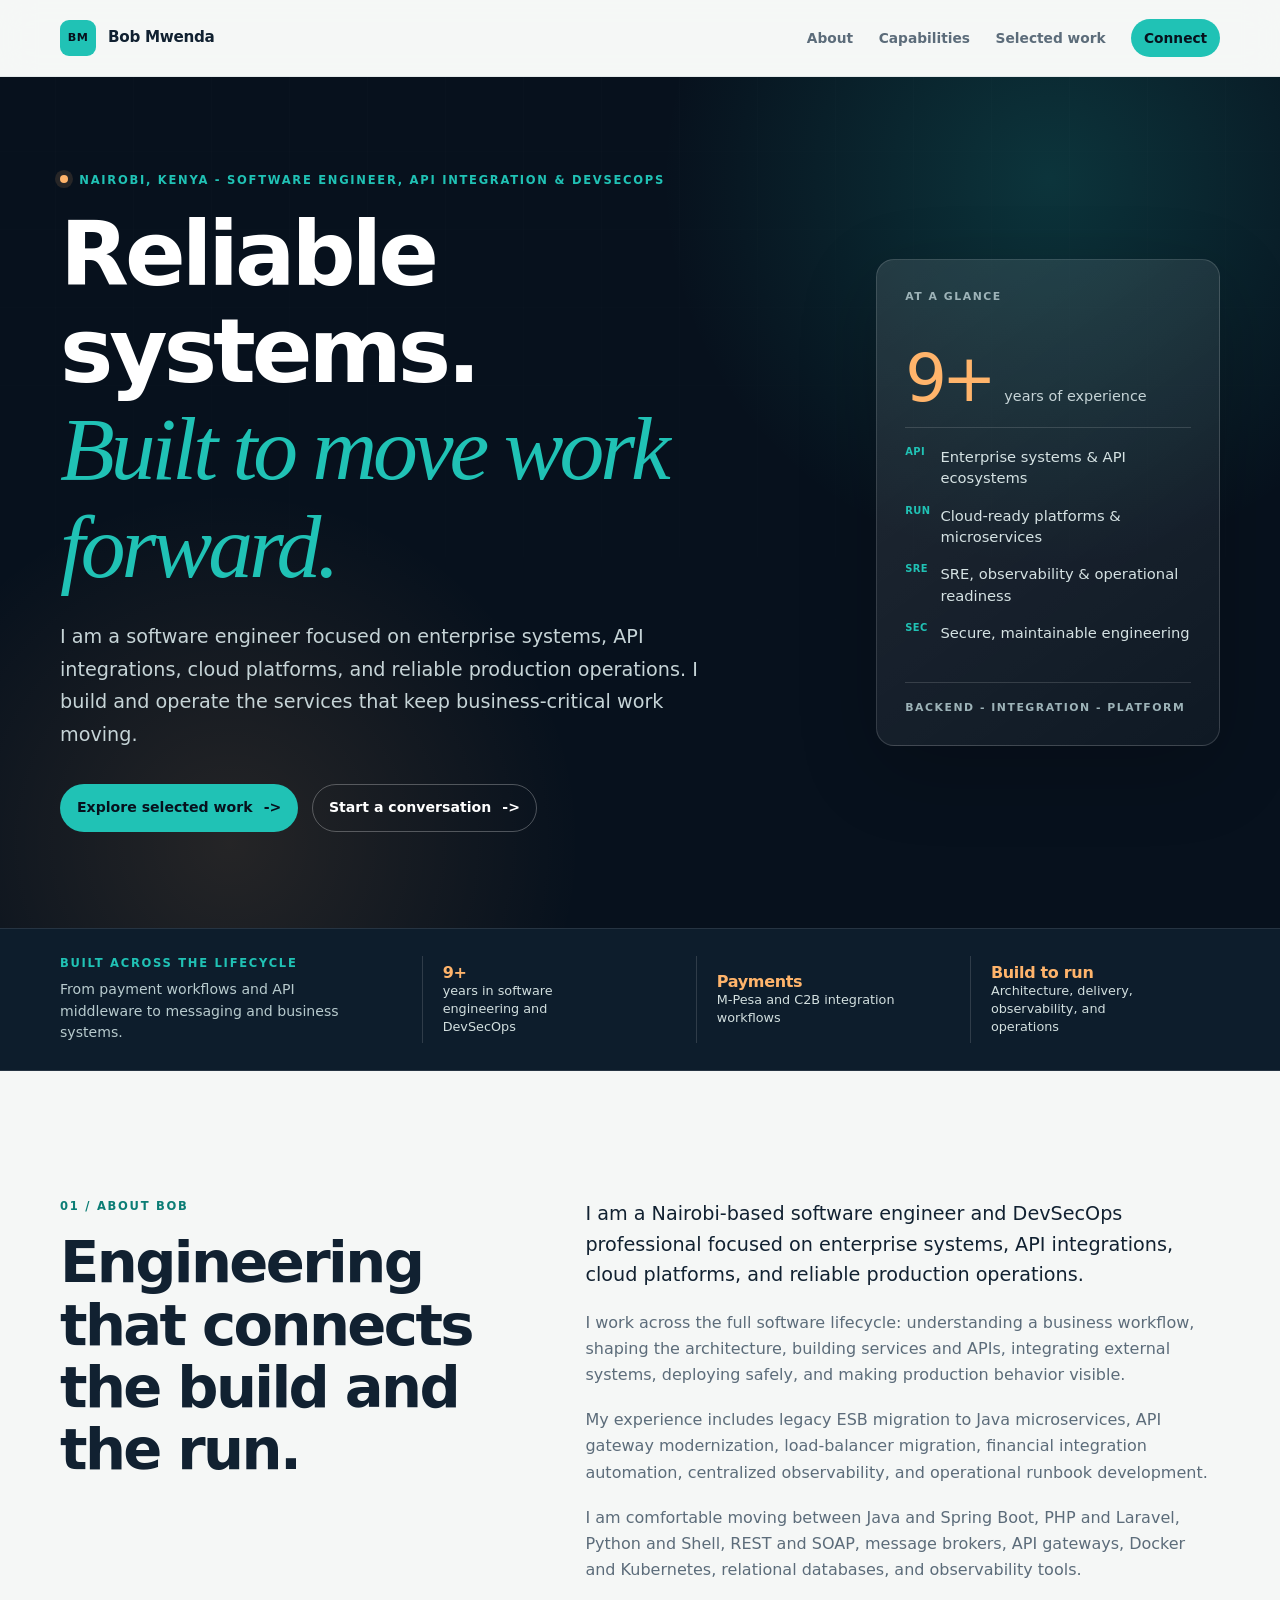
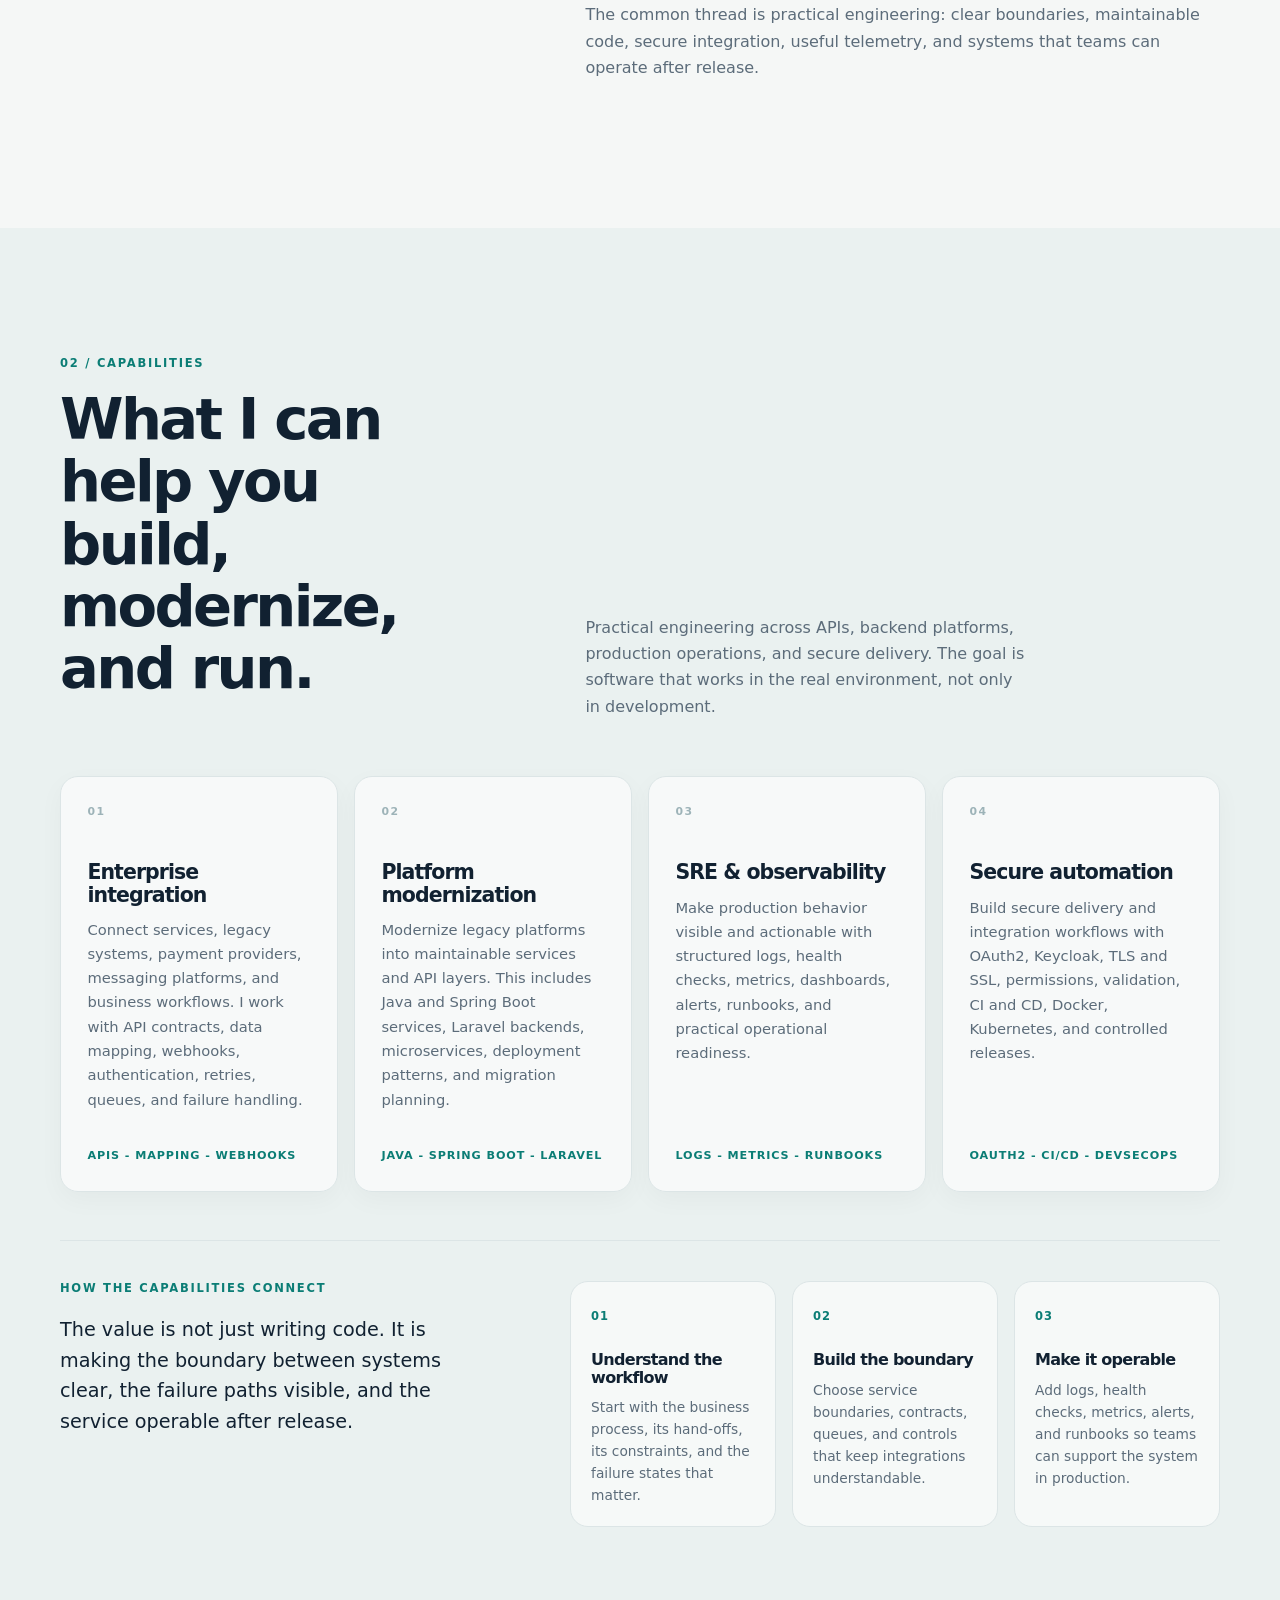
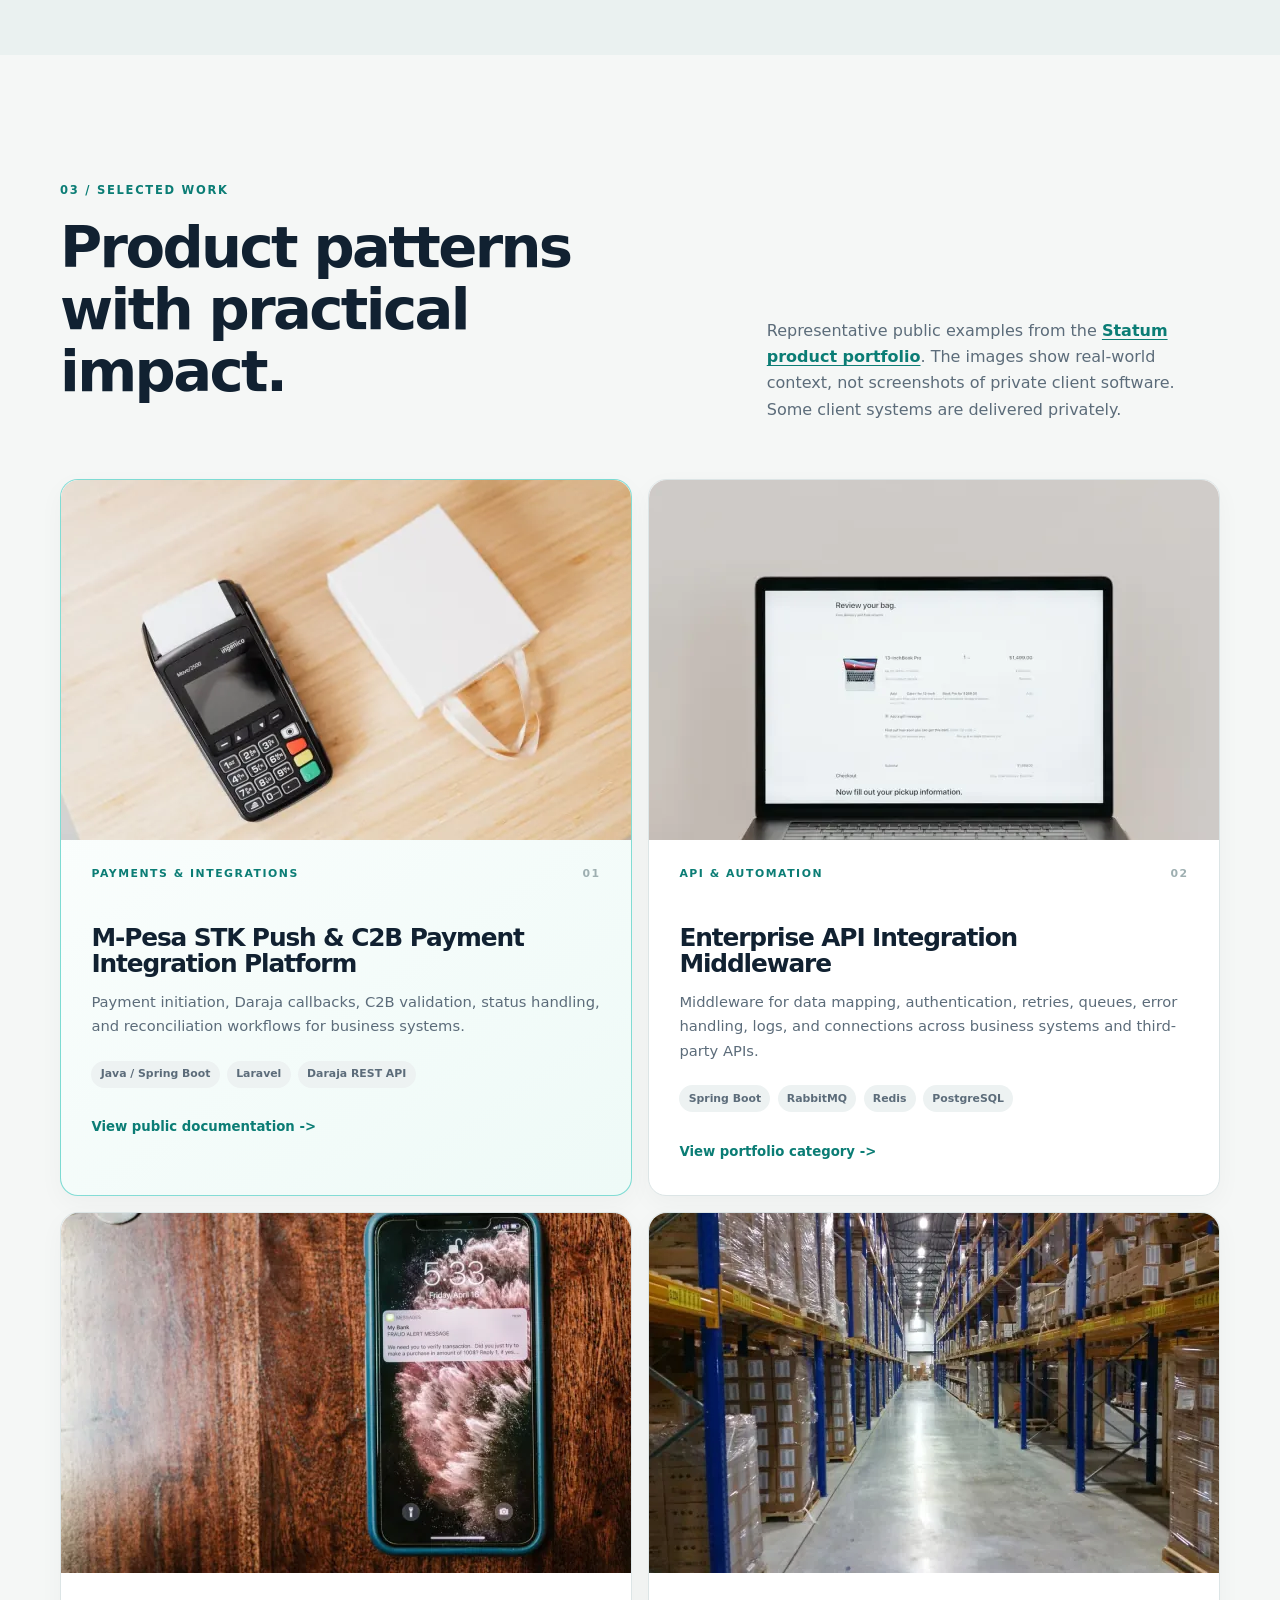
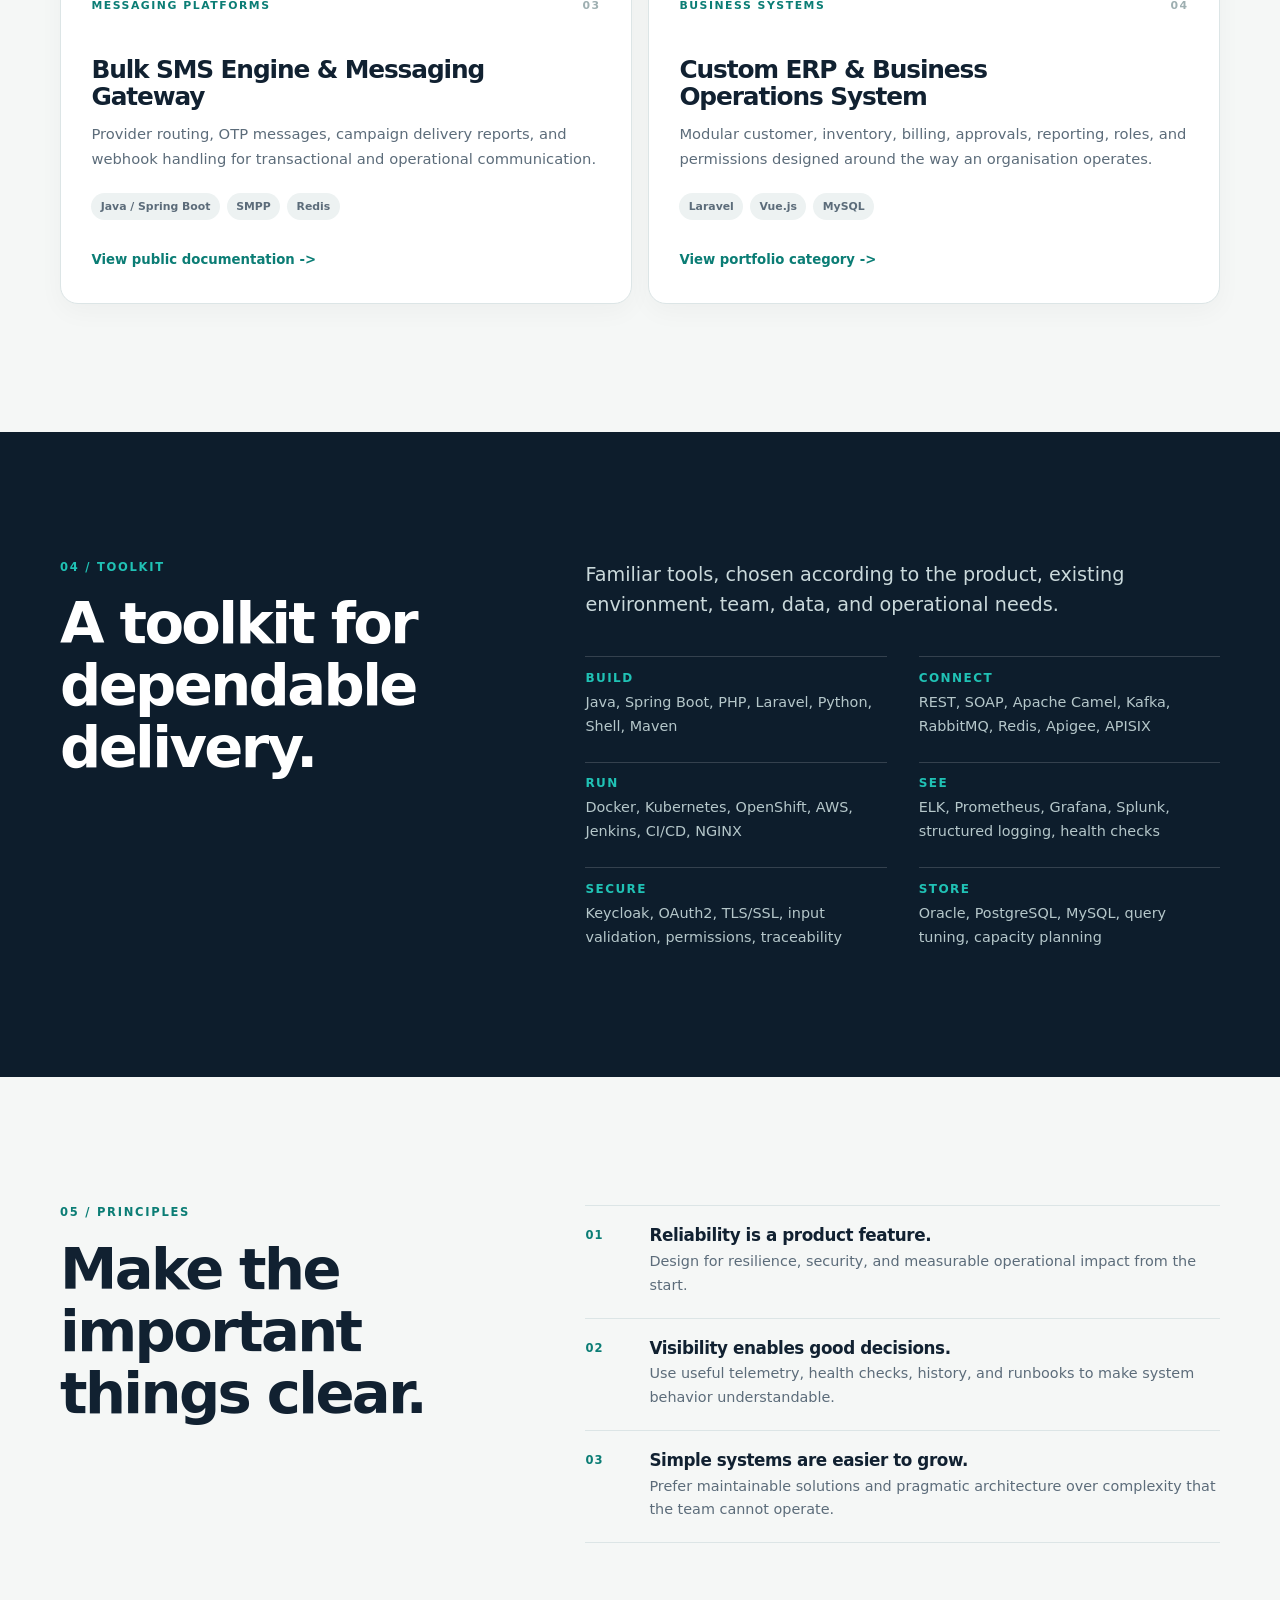
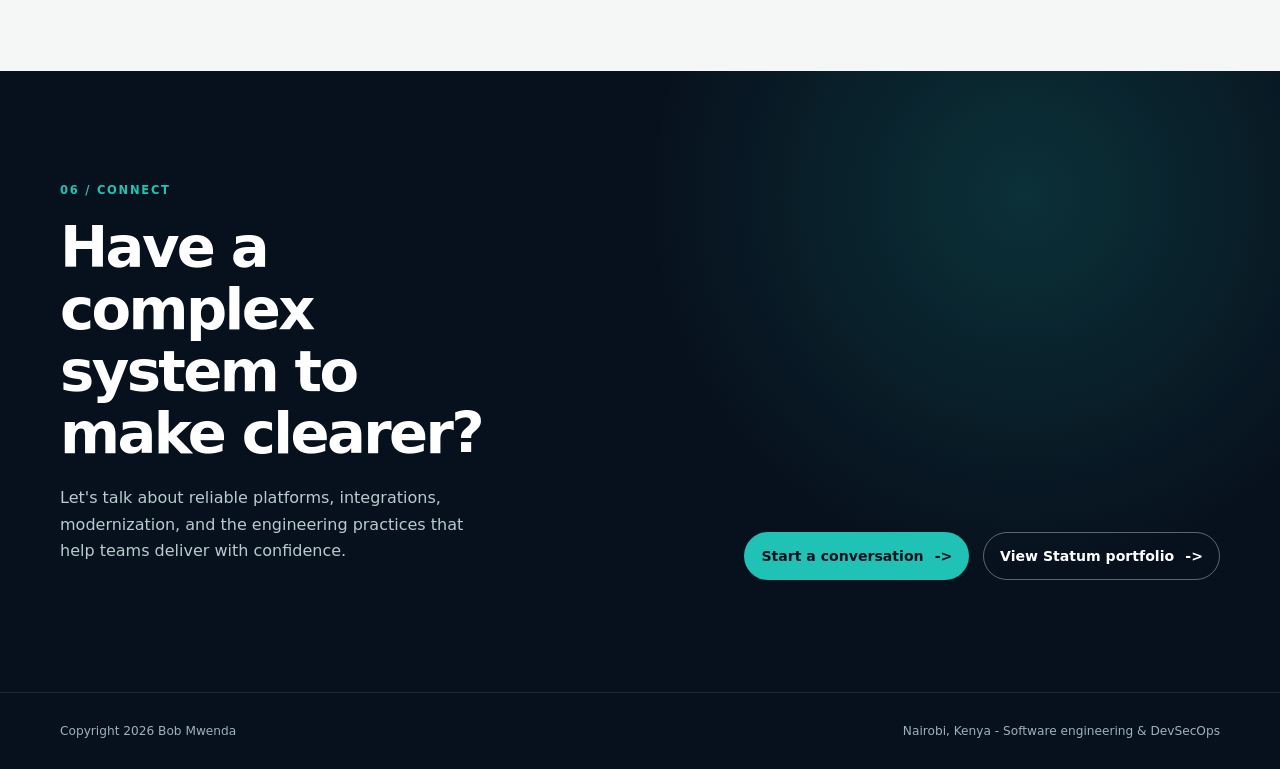
==== index.html @ 29ccf79d "Expand profile and capabilities content" ====
<!doctype html>
<html lang="en">
  <head>
    <meta charset="utf-8">
    <meta name="viewport" content="width=device-width, initial-scale=1">
    <meta name="description" content="Bob Mwenda is a Nairobi-based software engineer focused on enterprise systems, API integrations, cloud platforms, SRE, DevSecOps, and reliable production operations.">
    <meta name="author" content="Bob Mwenda">
    <meta name="robots" content="index, follow">
    <meta name="theme-color" content="#07111d">
    <title>Bob Mwenda - Software Engineer, API Integration &amp; DevSecOps</title>

    <meta property="og:type" content="website">
    <meta property="og:site_name" content="Bob Mwenda">
    <meta property="og:title" content="Bob Mwenda - Software Engineer, API Integration &amp; DevSecOps">
    <meta property="og:description" content="Nairobi-based software engineer focused on enterprise systems, API integrations, cloud platforms, SRE, and reliable production operations.">
    <meta property="og:url" content="https://sirbobz.github.io/">
    <meta property="og:image" content="https://sirbobz.github.io/assets/images/mpesa-payments-640.webp">
    <meta property="og:image:alt" content="M-Pesa payment terminal and printed transaction receipt on a counter">
    <meta property="og:image:width" content="640">
    <meta property="og:image:height" content="360">
    <meta name="twitter:card" content="summary_large_image">
    <meta name="twitter:title" content="Bob Mwenda - Software Engineer, API Integration &amp; DevSecOps">
    <meta name="twitter:description" content="Nairobi-based software engineer focused on enterprise systems, API integrations, cloud platforms, SRE, and reliable production operations.">
    <meta name="twitter:image" content="https://sirbobz.github.io/assets/images/mpesa-payments-640.webp">
    <meta name="twitter:image:alt" content="M-Pesa payment terminal and printed transaction receipt on a counter">
    <link rel="canonical" href="https://sirbobz.github.io/">
    <link rel="icon" href="favicon.svg" type="image/svg+xml">

    <script type="application/ld+json">
      {
        "@context": "https://schema.org",
        "@type": "Person",
        "name": "Bob Mwenda",
        "url": "https://sirbobz.github.io/",
        "jobTitle": "Software Engineer and DevSecOps Professional",
        "description": "Bob Mwenda is a Nairobi-based software engineer focused on enterprise systems, API integrations, cloud platforms, SRE, DevSecOps, and reliable production operations.",
        "address": {
          "@type": "PostalAddress",
          "addressLocality": "Nairobi",
          "addressCountry": "KE"
        },
        "sameAs": [
          "https://www.linkedin.com/in/bob-mwenda/",
          "https://github.com/sirBobz"
        ],
        "knowsAbout": [
          "Software engineering",
          "Enterprise integration",
          "API management",
          "Java",
          "Spring Boot",
          "PHP",
          "Laravel",
          "Cloud-native microservices",
          "Cloud platforms",
          "Kubernetes",
          "Site reliability engineering",
          "DevSecOps",
          "Observability",
          "Secure software delivery"
        ]
      }
    </script>

    <link rel="stylesheet" href="styles.css">
  </head>
  <body>
    <a class="skip-link" href="#main-content">Skip to content</a>

    <header class="site-header">
      <div class="container nav-shell">
        <a class="brand" href="#top" aria-label="Bob Mwenda home">
          <span class="brand-mark" aria-hidden="true">BM</span>
          <span>Bob Mwenda</span>
        </a>
        <nav class="site-nav" aria-label="Primary navigation">
          <a href="#about">About</a>
          <a href="#focus">Capabilities</a>
          <a href="#work">Selected work</a>
          <a class="nav-cta" href="#connect">Connect</a>
        </nav>
      </div>
    </header>

    <main id="main-content">
      <section class="hero" id="top" aria-labelledby="hero-title">
        <div class="container hero-grid">
          <div class="hero-copy">
            <p class="eyebrow"><span class="status-dot" aria-hidden="true"></span> Nairobi, Kenya - Software engineer, API integration &amp; DevSecOps</p>
            <h1 id="hero-title">Reliable systems.<br><em>Built to move work forward.</em></h1>
            <p class="hero-lede">I am a software engineer focused on enterprise systems, API integrations, cloud platforms, and reliable production operations. I build and operate the services that keep business-critical work moving.</p>
            <div class="hero-actions">
              <a class="button button-primary" href="#work">Explore selected work <span aria-hidden="true">-&gt;</span></a>
              <a class="button button-secondary" href="https://www.linkedin.com/in/bob-mwenda/" target="_blank" rel="noreferrer">Start a conversation <span aria-hidden="true">-&gt;</span></a>
            </div>
          </div>

          <aside class="profile-panel" aria-label="Engineering profile">
            <div class="panel-kicker">At a glance</div>
            <div class="profile-stat"><strong>9+</strong><span>years of experience</span></div>
            <div class="profile-rule"></div>
            <ul class="signal-list">
              <li><span class="signal-icon" aria-hidden="true">API</span><span>Enterprise systems &amp; API ecosystems</span></li>
              <li><span class="signal-icon" aria-hidden="true">RUN</span><span>Cloud-ready platforms &amp; microservices</span></li>
              <li><span class="signal-icon" aria-hidden="true">SRE</span><span>SRE, observability &amp; operational readiness</span></li>
              <li><span class="signal-icon" aria-hidden="true">SEC</span><span>Secure, maintainable engineering</span></li>
            </ul>
            <div class="panel-footer">Backend - Integration - Platform</div>
          </aside>
        </div>
        <div class="hero-grid-lines" aria-hidden="true"></div>
      </section>

      <section class="proof-strip" aria-label="Experience overview">
        <div class="container proof-grid">
          <div class="proof-lead">
            <p class="eyebrow eyebrow-light">Built across the lifecycle</p>
            <p>From payment workflows and API middleware to messaging and business systems.</p>
          </div>
          <div class="proof-item">
            <strong>9+</strong>
            <span>years in software engineering and DevSecOps</span>
          </div>
          <div class="proof-item">
            <strong>Payments</strong>
            <span>M-Pesa and C2B integration workflows</span>
          </div>
          <div class="proof-item">
            <strong>Build to run</strong>
            <span>Architecture, delivery, observability, and operations</span>
          </div>
        </div>
      </section>

      <section class="section" id="about" aria-labelledby="about-title">
        <div class="container two-column">
          <div>
            <p class="eyebrow">01 / About Bob</p>
            <h2 id="about-title">Engineering that connects the build and the run.</h2>
          </div>
          <div class="section-copy">
            <p class="lead">I am a Nairobi-based software engineer and DevSecOps professional focused on enterprise systems, API integrations, cloud platforms, and reliable production operations.</p>
            <p>I work across the full software lifecycle: understanding a business workflow, shaping the architecture, building services and APIs, integrating external systems, deploying safely, and making production behavior visible.</p>
            <p>My experience includes legacy ESB migration to Java microservices, API gateway modernization, load-balancer migration, financial integration automation, centralized observability, and operational runbook development.</p>
            <p>I am comfortable moving between Java and Spring Boot, PHP and Laravel, Python and Shell, REST and SOAP, message brokers, API gateways, Docker and Kubernetes, relational databases, and observability tools.</p>
            <p>The common thread is practical engineering: clear boundaries, maintainable code, secure integration, useful telemetry, and systems that teams can operate after release.</p>
          </div>
        </div>
      </section>

      <section class="section section-tinted" id="focus" aria-labelledby="focus-title">
        <div class="container">
          <div class="section-heading">
            <div>
              <p class="eyebrow">02 / Capabilities</p>
              <h2 id="focus-title">What I can help you build, modernize, and run.</h2>
            </div>
            <p class="section-intro">Practical engineering across APIs, backend platforms, production operations, and secure delivery. The goal is software that works in the real environment, not only in development.</p>
          </div>

          <div class="focus-grid">
            <article class="focus-card">
              <span class="card-number">01</span>
              <h3>Enterprise integration</h3>
              <p>Connect services, legacy systems, payment providers, messaging platforms, and business workflows. I work with API contracts, data mapping, webhooks, authentication, retries, queues, and failure handling.</p>
              <span class="card-link">APIs - Mapping - Webhooks</span>
            </article>
            <article class="focus-card">
              <span class="card-number">02</span>
              <h3>Platform modernization</h3>
              <p>Modernize legacy platforms into maintainable services and API layers. This includes Java and Spring Boot services, Laravel backends, microservices, deployment patterns, and migration planning.</p>
              <span class="card-link">Java - Spring Boot - Laravel</span>
            </article>
            <article class="focus-card">
              <span class="card-number">03</span>
              <h3>SRE &amp; observability</h3>
              <p>Make production behavior visible and actionable with structured logs, health checks, metrics, dashboards, alerts, runbooks, and practical operational readiness.</p>
              <span class="card-link">Logs - Metrics - Runbooks</span>
            </article>
            <article class="focus-card">
              <span class="card-number">04</span>
              <h3>Secure automation</h3>
              <p>Build secure delivery and integration workflows with OAuth2, Keycloak, TLS and SSL, permissions, validation, CI and CD, Docker, Kubernetes, and controlled releases.</p>
              <span class="card-link">OAuth2 - CI/CD - DevSecOps</span>
            </article>
          </div>

          <div class="capability-summary">
            <div>
              <p class="eyebrow">How the capabilities connect</p>
              <p class="lead">The value is not just writing code. It is making the boundary between systems clear, the failure paths visible, and the service operable after release.</p>
            </div>
            <div class="capability-practice-grid">
              <article class="capability-practice">
                <span>01</span>
                <h3>Understand the workflow</h3>
                <p>Start with the business process, its hand-offs, its constraints, and the failure states that matter.</p>
              </article>
              <article class="capability-practice">
                <span>02</span>
                <h3>Build the boundary</h3>
                <p>Choose service boundaries, contracts, queues, and controls that keep integrations understandable.</p>
              </article>
              <article class="capability-practice">
                <span>03</span>
                <h3>Make it operable</h3>
                <p>Add logs, health checks, metrics, alerts, and runbooks so teams can support the system in production.</p>
              </article>
            </div>
          </div>
        </div>
      </section>

      <section class="section" id="work" aria-labelledby="work-title">
        <div class="container">
          <div class="section-heading work-heading">
            <div>
              <p class="eyebrow">03 / Selected work</p>
              <h2 id="work-title">Product patterns with practical impact.</h2>
            </div>
            <p class="section-intro">Representative public examples from the <a href="https://statum.co.ke/services/our-portfolio-products" target="_blank" rel="noreferrer">Statum product portfolio</a>. The images show real-world context, not screenshots of private client software. Some client systems are delivered privately.</p>
          </div>

          <div class="work-grid">
            <article class="work-card work-card-featured">
              <div class="work-image">
                <img src="assets/images/mpesa-payments-640.webp" srcset="assets/images/mpesa-payments-480.webp 480w, assets/images/mpesa-payments-640.webp 640w" sizes="(max-width: 640px) calc(100vw - 2rem), (max-width: 980px) calc(50vw - 2rem), 560px" width="640" height="360" loading="lazy" decoding="async" alt="M-Pesa payment terminal and printed transaction receipt on a counter">
              </div>
              <div class="work-card-top"><span class="work-type">Payments &amp; integrations</span><span class="work-index">01</span></div>
              <h3>M-Pesa STK Push &amp; C2B Payment Integration Platform</h3>
              <p>Payment initiation, Daraja callbacks, C2B validation, status handling, and reconciliation workflows for business systems.</p>
              <div class="tag-row"><span>Java / Spring Boot</span><span>Laravel</span><span>Daraja REST API</span></div>
              <a class="text-link" href="https://docs.statum.co.ke/docs/safaricom-apis" target="_blank" rel="noreferrer">View public documentation <span aria-hidden="true">-&gt;</span></a>
            </article>

            <article class="work-card">
              <div class="work-image">
                <img src="assets/images/customer-self-service-portal-640.webp" srcset="assets/images/customer-self-service-portal-480.webp 480w, assets/images/customer-self-service-portal-640.webp 640w" sizes="(max-width: 640px) calc(100vw - 2rem), (max-width: 980px) calc(50vw - 2rem), 560px" width="640" height="360" loading="lazy" decoding="async" alt="Laptop displaying an online checkout and customer order summary">
              </div>
              <div class="work-card-top"><span class="work-type">API &amp; automation</span><span class="work-index">02</span></div>
              <h3>Enterprise API Integration Middleware</h3>
              <p>Middleware for data mapping, authentication, retries, queues, error handling, logs, and connections across business systems and third-party APIs.</p>
              <div class="tag-row"><span>Spring Boot</span><span>RabbitMQ</span><span>Redis</span><span>PostgreSQL</span></div>
              <a class="text-link" href="https://statum.co.ke/services/our-portfolio-products#api-ai-automation" target="_blank" rel="noreferrer">View portfolio category <span aria-hidden="true">-&gt;</span></a>
            </article>

            <article class="work-card">
              <div class="work-image">
                <img src="assets/images/bulk-sms-gateway-640.webp" srcset="assets/images/bulk-sms-gateway-480.webp 480w, assets/images/bulk-sms-gateway-640.webp 640w" sizes="(max-width: 640px) calc(100vw - 2rem), (max-width: 980px) calc(50vw - 2rem), 560px" width="640" height="360" loading="lazy" decoding="async" alt="Smartphone displaying a bank text message alert">
              </div>
              <div class="work-card-top"><span class="work-type">Messaging platforms</span><span class="work-index">03</span></div>
              <h3>Bulk SMS Engine &amp; Messaging Gateway</h3>
              <p>Provider routing, OTP messages, campaign delivery reports, and webhook handling for transactional and operational communication.</p>
              <div class="tag-row"><span>Java / Spring Boot</span><span>SMPP</span><span>Redis</span></div>
              <a class="text-link" href="https://docs.statum.co.ke/docs/sms" target="_blank" rel="noreferrer">View public documentation <span aria-hidden="true">-&gt;</span></a>
            </article>

            <article class="work-card">
              <div class="work-image">
                <img src="assets/images/business-erp-inventory-640.webp" srcset="assets/images/business-erp-inventory-480.webp 480w, assets/images/business-erp-inventory-640.webp 640w" sizes="(max-width: 640px) calc(100vw - 2rem), (max-width: 980px) calc(50vw - 2rem), 560px" width="640" height="360" loading="lazy" decoding="async" alt="Rows of boxed inventory on shelving in a warehouse">
              </div>
              <div class="work-card-top"><span class="work-type">Business systems</span><span class="work-index">04</span></div>
              <h3>Custom ERP &amp; Business Operations System</h3>
              <p>Modular customer, inventory, billing, approvals, reporting, roles, and permissions designed around the way an organisation operates.</p>
              <div class="tag-row"><span>Laravel</span><span>Vue.js</span><span>MySQL</span></div>
              <a class="text-link" href="https://statum.co.ke/services/our-portfolio-products#business-management" target="_blank" rel="noreferrer">View portfolio category <span aria-hidden="true">-&gt;</span></a>
            </article>
          </div>
        </div>
      </section>

      <section class="section section-dark" id="stack" aria-labelledby="stack-title">
        <div class="container stack-layout">
          <div>
            <p class="eyebrow eyebrow-light">04 / Toolkit</p>
            <h2 id="stack-title">A toolkit for dependable delivery.</h2>
          </div>
          <div class="stack-content">
            <p class="lead">Familiar tools, chosen according to the product, existing environment, team, data, and operational needs.</p>
            <div class="stack-groups">
              <div class="stack-group"><h3>Build</h3><p>Java, Spring Boot, PHP, Laravel, Python, Shell, Maven</p></div>
              <div class="stack-group"><h3>Connect</h3><p>REST, SOAP, Apache Camel, Kafka, RabbitMQ, Redis, Apigee, APISIX</p></div>
              <div class="stack-group"><h3>Run</h3><p>Docker, Kubernetes, OpenShift, AWS, Jenkins, CI/CD, NGINX</p></div>
              <div class="stack-group"><h3>See</h3><p>ELK, Prometheus, Grafana, Splunk, structured logging, health checks</p></div>
              <div class="stack-group"><h3>Secure</h3><p>Keycloak, OAuth2, TLS/SSL, input validation, permissions, traceability</p></div>
              <div class="stack-group"><h3>Store</h3><p>Oracle, PostgreSQL, MySQL, query tuning, capacity planning</p></div>
            </div>
          </div>
        </div>
      </section>

      <section class="section" id="principles" aria-labelledby="principles-title">
        <div class="container principle-layout">
          <div>
            <p class="eyebrow">05 / Principles</p>
            <h2 id="principles-title">Make the important things clear.</h2>
          </div>
          <ol class="principles-list">
            <li><span>01</span><div><h3>Reliability is a product feature.</h3><p>Design for resilience, security, and measurable operational impact from the start.</p></div></li>
            <li><span>02</span><div><h3>Visibility enables good decisions.</h3><p>Use useful telemetry, health checks, history, and runbooks to make system behavior understandable.</p></div></li>
            <li><span>03</span><div><h3>Simple systems are easier to grow.</h3><p>Prefer maintainable solutions and pragmatic architecture over complexity that the team cannot operate.</p></div></li>
          </ol>
        </div>
      </section>

      <section class="connect-section" id="connect" aria-labelledby="connect-title">
        <div class="container connect-inner">
          <div>
            <p class="eyebrow eyebrow-light">06 / Connect</p>
            <h2 id="connect-title">Have a complex system to make clearer?</h2>
            <p>Let's talk about reliable platforms, integrations, modernization, and the engineering practices that help teams deliver with confidence.</p>
          </div>
          <div class="connect-actions">
            <a class="button button-light" href="https://www.linkedin.com/in/bob-mwenda/" target="_blank" rel="noreferrer">Start a conversation <span aria-hidden="true">-&gt;</span></a>
            <a class="button button-outline-light" href="https://statum.co.ke/services/our-portfolio-products" target="_blank" rel="noreferrer">View Statum portfolio <span aria-hidden="true">-&gt;</span></a>
          </div>
        </div>
      </section>
    </main>

    <footer class="site-footer">
      <div class="container footer-shell">
        <p>Copyright <span id="year">2026</span> Bob Mwenda</p>
        <p>Nairobi, Kenya - Software engineering &amp; DevSecOps</p>
      </div>
    </footer>

    <script>
      document.getElementById('year').textContent = new Date().getFullYear();
    </script>
  </body>
</html>
---- styles.css ----
:root {
  --ink: #112131;
  --muted: #5c6c7a;
  --paper: #f5f7f6;
  --white: #ffffff;
  --line: #dce5e6;
  --dark: #07111d;
  --dark-soft: #0d1d2c;
  --teal: #20c2b5;
  --teal-dark: #0b7d75;
  --orange: #ffb46b;
  --shadow: 0 18px 50px rgba(7, 17, 29, 0.09);
  --radius: 18px;
  --max-width: 1160px;
}

* {
  box-sizing: border-box;
}

html {
  scroll-behavior: smooth;
}

body {
  margin: 0;
  color: var(--ink);
  background: var(--paper);
  font-family: Inter, ui-sans-serif, system-ui, -apple-system, BlinkMacSystemFont, "Segoe UI", sans-serif;
  font-size: 16px;
  line-height: 1.65;
  text-rendering: optimizeLegibility;
}

::selection {
  color: var(--dark);
  background: var(--orange);
}

a {
  color: inherit;
  text-decoration-thickness: 0.08em;
  text-underline-offset: 0.18em;
}

a:hover {
  color: var(--teal-dark);
}

:focus-visible {
  outline: 3px solid var(--orange);
  outline-offset: 4px;
}

.skip-link {
  position: fixed;
  z-index: 100;
  top: 1rem;
  left: 1rem;
  padding: 0.65rem 0.9rem;
  color: var(--dark);
  background: var(--orange);
  border-radius: 0.5rem;
  transform: translateY(-150%);
}

.skip-link:focus {
  transform: translateY(0);
}

.container {
  width: min(var(--max-width), calc(100% - 3rem));
  margin: 0 auto;
}

.site-header {
  position: sticky;
  z-index: 20;
  top: 0;
  border-bottom: 1px solid rgba(220, 229, 230, 0.75);
  background: rgba(245, 247, 246, 0.88);
  backdrop-filter: blur(16px);
}

.nav-shell,
.footer-shell {
  display: flex;
  align-items: center;
  justify-content: space-between;
  min-height: 76px;
  gap: 1.5rem;
}

.brand {
  display: inline-flex;
  align-items: center;
  gap: 0.75rem;
  color: var(--ink);
  font-size: 0.95rem;
  font-weight: 750;
  letter-spacing: -0.02em;
  text-decoration: none;
}

.brand-mark {
  display: inline-grid;
  width: 2.25rem;
  height: 2.25rem;
  place-items: center;
  color: var(--dark);
  background: var(--teal);
  border-radius: 9px;
  font-size: 0.7rem;
  font-weight: 850;
  letter-spacing: 0.04em;
}

.site-nav {
  display: flex;
  align-items: center;
  gap: clamp(0.85rem, 2vw, 1.8rem);
  color: var(--muted);
  font-size: 0.86rem;
  font-weight: 650;
}

.site-nav a {
  text-decoration: none;
}

.site-nav a:hover {
  color: var(--ink);
}

.site-nav .nav-cta {
  padding: 0.48rem 0.8rem;
  color: var(--dark);
  background: var(--teal);
  border-radius: 999px;
}

.site-nav .nav-cta:hover {
  color: var(--dark);
  background: #58d6ca;
}

.hero {
  position: relative;
  isolation: isolate;
  overflow: hidden;
  color: var(--white);
  background:
    radial-gradient(circle at 82% 12%, rgba(32, 194, 181, 0.2), transparent 30%),
    radial-gradient(circle at 18% 90%, rgba(255, 180, 107, 0.12), transparent 27%),
    var(--dark);
}

.hero-grid {
  position: relative;
  z-index: 1;
  display: grid;
  grid-template-columns: minmax(0, 1.35fr) minmax(280px, 0.65fr);
  align-items: center;
  min-height: 680px;
  gap: clamp(3rem, 8vw, 8rem);
  padding-top: 6rem;
  padding-bottom: 6rem;
}

.hero-grid-lines {
  position: absolute;
  inset: 0;
  z-index: -1;
  opacity: 0.28;
  background-image: linear-gradient(rgba(255,255,255,0.06) 1px, transparent 1px), linear-gradient(90deg, rgba(255,255,255,0.06) 1px, transparent 1px);
  background-position: center;
  background-size: 78px 78px;
  mask-image: linear-gradient(to bottom, rgba(0,0,0,0.65), transparent 88%);
}

.proof-strip {
  color: var(--white);
  background: var(--dark-soft);
  border-top: 1px solid rgba(255,255,255,0.1);
  border-bottom: 1px solid rgba(255,255,255,0.1);
}

.proof-grid {
  display: grid;
  grid-template-columns: minmax(0, 1.35fr) repeat(3, minmax(0, 1fr));
  gap: 1.5rem;
  padding-top: 1.7rem;
  padding-bottom: 1.7rem;
}

.proof-lead {
  max-width: 300px;
}

.proof-lead .eyebrow {
  margin-bottom: 0.55rem;
}

.proof-lead p:not(.eyebrow) {
  margin: 0;
  color: #b8cbce;
  font-size: 0.88rem;
  line-height: 1.5;
}

.proof-item {
  display: flex;
  min-height: 74px;
  flex-direction: column;
  justify-content: center;
  padding-left: 1.25rem;
  border-left: 1px solid rgba(255,255,255,0.14);
}

.proof-item strong {
  color: var(--orange);
  font-size: 1rem;
  font-weight: 800;
  letter-spacing: -0.02em;
  line-height: 1.2;
}

.proof-item span {
  max-width: 180px;
  color: #d2dfdf;
  font-size: 0.8rem;
  line-height: 1.4;
}

.eyebrow {
  margin: 0 0 1.15rem;
  color: var(--teal-dark);
  font-size: 0.72rem;
  font-weight: 800;
  letter-spacing: 0.15em;
  line-height: 1.3;
  text-transform: uppercase;
}

.hero .eyebrow,
.eyebrow-light {
  color: var(--teal);
}

.status-dot {
  display: inline-block;
  width: 0.5rem;
  height: 0.5rem;
  margin-right: 0.35rem;
  vertical-align: 0.05em;
  background: var(--orange);
  border-radius: 50%;
  box-shadow: 0 0 0 5px rgba(255, 180, 107, 0.13);
}

h1,
h2,
h3,
p {
  margin-top: 0;
}

h1,
h2,
h3 {
  color: var(--ink);
  font-weight: 750;
  letter-spacing: -0.045em;
  line-height: 1.08;
}

h1 {
  max-width: 780px;
  margin-bottom: 1.6rem;
  color: var(--white);
  font-size: clamp(3.3rem, 7vw, 6.8rem);
}

h1 em {
  color: var(--teal);
  font-family: Georgia, "Times New Roman", serif;
  font-weight: 400;
}

h2 {
  max-width: 680px;
  margin-bottom: 1.25rem;
  font-size: clamp(2.25rem, 4.5vw, 4.15rem);
}

h3 {
  margin-bottom: 0.75rem;
  font-size: 1.28rem;
}

.hero-lede {
  max-width: 660px;
  margin-bottom: 2rem;
  color: #c6d4d7;
  font-size: clamp(1.05rem, 1.5vw, 1.25rem);
  line-height: 1.7;
}

.hero-actions,
.connect-actions {
  display: flex;
  flex-wrap: wrap;
  gap: 0.85rem;
}

.button {
  display: inline-flex;
  align-items: center;
  justify-content: center;
  gap: 0.7rem;
  min-height: 3rem;
  padding: 0.7rem 1rem;
  border: 1px solid transparent;
  border-radius: 999px;
  font-size: 0.88rem;
  font-weight: 750;
  text-decoration: none;
  transition: transform 180ms ease, background 180ms ease, border-color 180ms ease;
}

.button:hover {
  color: inherit;
  transform: translateY(-2px);
}

.button-primary,
.button-light {
  color: var(--dark);
  background: var(--teal);
}

.button-primary:hover,
.button-light:hover {
  background: #58d6ca;
}

.button-secondary {
  color: var(--white);
  border-color: rgba(255,255,255,0.27);
}

.button-secondary:hover {
  background: rgba(255,255,255,0.08);
}

.button-outline-light {
  color: var(--white);
  border-color: rgba(255,255,255,0.35);
}

.button-outline-light:hover {
  background: rgba(255,255,255,0.09);
}

.profile-panel {
  padding: 1.75rem;
  border: 1px solid rgba(255,255,255,0.15);
  background: linear-gradient(145deg, rgba(255,255,255,0.11), rgba(255,255,255,0.035));
  border-radius: var(--radius);
  box-shadow: 0 24px 80px rgba(0,0,0,0.2);
}

.panel-kicker,
.panel-footer,
.work-type,
.card-number,
.work-index {
  color: #9db3b8;
  font-size: 0.68rem;
  font-weight: 800;
  letter-spacing: 0.14em;
  text-transform: uppercase;
}

.profile-stat {
  display: flex;
  align-items: baseline;
  gap: 0.8rem;
  margin: 2.5rem 0 1rem;
}

.profile-stat strong {
  color: var(--orange);
  font-size: 4.1rem;
  font-weight: 500;
  letter-spacing: -0.08em;
  line-height: 1;
}

.profile-stat span {
  color: #c6d4d7;
  font-size: 0.9rem;
}

.profile-rule {
  height: 1px;
  margin-bottom: 1.1rem;
  background: rgba(255,255,255,0.14);
}

.signal-list {
  display: grid;
  gap: 1rem;
  margin: 0 0 2.4rem;
  padding: 0;
  list-style: none;
}

.signal-list li {
  display: grid;
  grid-template-columns: 1.55rem 1fr;
  align-items: start;
  gap: 0.65rem;
  color: #d5e2e3;
  font-size: 0.92rem;
  line-height: 1.45;
}

.signal-icon {
  color: var(--teal);
  font-size: 0.62rem;
  font-weight: 850;
  letter-spacing: 0.04em;
  line-height: 1.15;
}

.panel-footer {
  padding-top: 1rem;
  border-top: 1px solid rgba(255,255,255,0.14);
}

.section {
  padding: clamp(5rem, 10vw, 9rem) 0;
}

.section-tinted {
  background: #eaf1f0;
}

.two-column,
.section-heading,
.stack-layout,
.principle-layout,
.connect-inner {
  display: grid;
  grid-template-columns: minmax(0, 0.8fr) minmax(0, 1.2fr);
  gap: clamp(2.5rem, 8vw, 8rem);
}

.section-copy {
  max-width: 660px;
  color: var(--muted);
}

.section-copy p {
  margin-bottom: 1.15rem;
}

.lead {
  color: var(--ink);
  font-size: 1.2rem;
  line-height: 1.6;
}

.section-intro {
  max-width: 440px;
  margin: 0;
  align-self: end;
  color: var(--muted);
}

.section-heading {
  margin-bottom: 3.5rem;
}

.focus-grid,
.work-grid {
  display: grid;
  grid-template-columns: repeat(4, minmax(0, 1fr));
  gap: 1rem;
}

.focus-card,
.work-card {
  padding: 1.65rem;
  border: 1px solid var(--line);
  background: rgba(255,255,255,0.62);
  border-radius: var(--radius);
  box-shadow: 0 8px 26px rgba(7,17,29,0.035);
}

.focus-card {
  display: flex;
  min-height: 305px;
  flex-direction: column;
}

.focus-card h3 {
  margin-top: 2.5rem;
}

.focus-card p,
.work-card p {
  color: var(--muted);
  font-size: 0.92rem;
  line-height: 1.65;
}

.capability-summary {
  display: grid;
  grid-template-columns: minmax(0, 0.8fr) minmax(0, 1.2fr);
  gap: clamp(2rem, 6vw, 5rem);
  margin-top: 3rem;
  padding-top: 2.5rem;
  border-top: 1px solid var(--line);
}

.capability-summary .lead {
  max-width: 520px;
}

.capability-practice-grid {
  display: grid;
  grid-template-columns: repeat(3, minmax(0, 1fr));
  gap: 1rem;
}

.capability-practice {
  padding: 1.25rem;
  border: 1px solid var(--line);
  border-radius: var(--radius);
  background: rgba(255,255,255,0.58);
}

.capability-practice > span {
  color: var(--teal-dark);
  font-size: 0.72rem;
  font-weight: 800;
  letter-spacing: 0.08em;
}

.capability-practice h3 {
  margin: 1.4rem 0 0.65rem;
  font-size: 1rem;
}

.capability-practice p {
  margin: 0;
  color: var(--muted);
  font-size: 0.86rem;
  line-height: 1.6;
}

.card-link {
  margin-top: auto;
  padding-top: 1.25rem;
  color: var(--teal-dark);
  font-size: 0.7rem;
  font-weight: 800;
  letter-spacing: 0.08em;
  text-transform: uppercase;
}

.work-heading {
  grid-template-columns: minmax(0, 1fr) minmax(280px, 0.75fr);
}

.work-heading .section-intro a {
  color: var(--teal-dark);
  font-weight: 700;
}

.work-grid {
  grid-template-columns: repeat(2, minmax(0, 1fr));
  gap: 1rem;
}

.work-card {
  min-height: 360px;
  padding: 1.9rem;
  background: var(--white);
}

.work-image {
  width: calc(100% + 3.8rem);
  margin: -1.9rem -1.9rem 1.55rem;
  overflow: hidden;
  background: #eaf1f0;
  border-radius: var(--radius) var(--radius) 0 0;
}

.work-image img {
  display: block;
  width: 100%;
  aspect-ratio: 16 / 9;
  object-fit: cover;
}

.work-card-featured {
  border-color: rgba(32, 194, 181, 0.55);
  background: linear-gradient(145deg, #ffffff, #eefaf7);
}

.work-card-top {
  display: flex;
  align-items: center;
  justify-content: space-between;
  gap: 1rem;
  margin-bottom: 2.6rem;
}

.work-type {
  color: var(--teal-dark);
}

.work-index {
  color: #9eafb1;
}

.work-card h3 {
  max-width: 440px;
  font-size: 1.55rem;
}

.tag-row {
  display: flex;
  flex-wrap: wrap;
  gap: 0.45rem;
  margin: 1.4rem 0 1.6rem;
}

.tag-row span {
  padding: 0.28rem 0.58rem;
  color: var(--muted);
  background: #edf2f2;
  border-radius: 999px;
  font-size: 0.68rem;
  font-weight: 700;
}

.text-link {
  color: var(--teal-dark);
  font-size: 0.83rem;
  font-weight: 800;
  text-decoration: none;
}

.text-link:hover {
  color: var(--ink);
}

.section-dark {
  color: var(--white);
  background: var(--dark-soft);
}

.section-dark h2,
.connect-section h2 {
  color: var(--white);
}

.stack-content .lead {
  color: #cad9db;
}

.stack-groups {
  display: grid;
  grid-template-columns: repeat(2, minmax(0, 1fr));
  gap: 1.45rem 2rem;
  margin-top: 2.2rem;
}

.stack-group {
  padding-top: 0.9rem;
  border-top: 1px solid rgba(255,255,255,0.16);
}

.stack-group h3 {
  margin-bottom: 0.4rem;
  color: var(--teal);
  font-size: 0.75rem;
  letter-spacing: 0.12em;
  text-transform: uppercase;
}

.stack-group p {
  margin: 0;
  color: #b5c7ca;
  font-size: 0.9rem;
}

.principles-list {
  display: grid;
  gap: 0;
  margin: 0;
  padding: 0;
  list-style: none;
}

.principles-list li {
  display: grid;
  grid-template-columns: 3rem 1fr;
  gap: 1rem;
  padding: 1.25rem 0;
  border-top: 1px solid var(--line);
}

.principles-list li:last-child {
  border-bottom: 1px solid var(--line);
}

.principles-list li > span {
  color: var(--teal-dark);
  font-size: 0.72rem;
  font-weight: 800;
  letter-spacing: 0.1em;
}

.principles-list h3 {
  margin-bottom: 0.35rem;
  font-size: 1.05rem;
  letter-spacing: -0.025em;
}

.principles-list p {
  margin: 0;
  color: var(--muted);
  font-size: 0.9rem;
}

.connect-section {
  color: #d6e4e5;
  background:
    radial-gradient(circle at 80% 20%, rgba(32,194,181,0.18), transparent 33%),
    var(--dark);
}

.connect-inner {
  align-items: end;
  padding-top: clamp(4.5rem, 9vw, 7rem);
  padding-bottom: clamp(4.5rem, 9vw, 7rem);
}

.connect-inner p:not(.eyebrow) {
  max-width: 600px;
  color: #b8cbce;
}

.connect-actions {
  align-self: end;
  justify-content: end;
}

.site-footer {
  color: #9db3b8;
  background: var(--dark);
  border-top: 1px solid rgba(255,255,255,0.1);
}

.site-footer p {
  margin: 0;
  font-size: 0.76rem;
}

.not-found {
  display: grid;
  min-height: 100vh;
  place-items: center;
  padding: 2rem;
  color: var(--white);
  background: var(--dark);
  text-align: center;
}

.not-found h1 {
  margin-bottom: 1rem;
  font-size: clamp(4rem, 12vw, 8rem);
}

.not-found p {
  max-width: 440px;
  margin: 0 auto 2rem;
  color: #c6d4d7;
}

@media (max-width: 980px) {
  .hero-grid,
  .two-column,
  .section-heading,
  .stack-layout,
  .principle-layout,
  .connect-inner,
  .capability-summary {
    grid-template-columns: 1fr;
    gap: 2.5rem;
  }

  .hero-grid {
    min-height: auto;
    padding-top: 5rem;
    padding-bottom: 5rem;
  }

  .proof-grid {
    grid-template-columns: repeat(3, minmax(0, 1fr));
  }

  .proof-lead {
    grid-column: 1 / -1;
    max-width: 560px;
  }

  .profile-panel {
    max-width: 560px;
  }

  .focus-grid {
    grid-template-columns: repeat(2, minmax(0, 1fr));
  }

  .capability-practice-grid {
    grid-template-columns: repeat(3, minmax(0, 1fr));
  }

  .section-intro {
    align-self: start;
  }

  .connect-actions {
    justify-content: start;
  }
}

@media (max-width: 640px) {
  .container {
    width: min(var(--max-width), calc(100% - 2rem));
  }

  .site-header {
    position: static;
  }

  .nav-shell {
    align-items: flex-start;
    flex-direction: column;
    padding: 1rem 0;
  }

  .site-nav {
    width: 100%;
    justify-content: space-between;
    gap: 0.55rem;
    font-size: 0.76rem;
  }

  .site-nav .nav-cta {
    padding: 0.38rem 0.65rem;
  }

  .hero-grid {
    padding-top: 4rem;
    padding-bottom: 4rem;
  }

  .proof-grid {
    grid-template-columns: repeat(2, minmax(0, 1fr));
    gap: 1.25rem;
  }

  .proof-lead {
    grid-column: 1 / -1;
  }

  .proof-item {
    min-height: 66px;
    padding-left: 0.9rem;
  }

  h1 {
    font-size: clamp(3rem, 15vw, 5rem);
  }

  .hero-actions,
  .connect-actions {
    align-items: stretch;
    flex-direction: column;
  }

  .button {
    width: 100%;
  }

  .focus-grid,
  .work-grid,
  .stack-groups,
  .capability-practice-grid {
    grid-template-columns: 1fr;
  }

  .focus-card,
  .work-card {
    min-height: auto;
  }

  .footer-shell {
    align-items: flex-start;
    flex-direction: column;
    justify-content: center;
    gap: 0.25rem;
    padding: 1.25rem 0;
  }
}

@media (prefers-reduced-motion: reduce) {
  html {
    scroll-behavior: auto;
  }

  *,
  *::before,
  *::after {
    transition-duration: 0.01ms !important;
  }
}
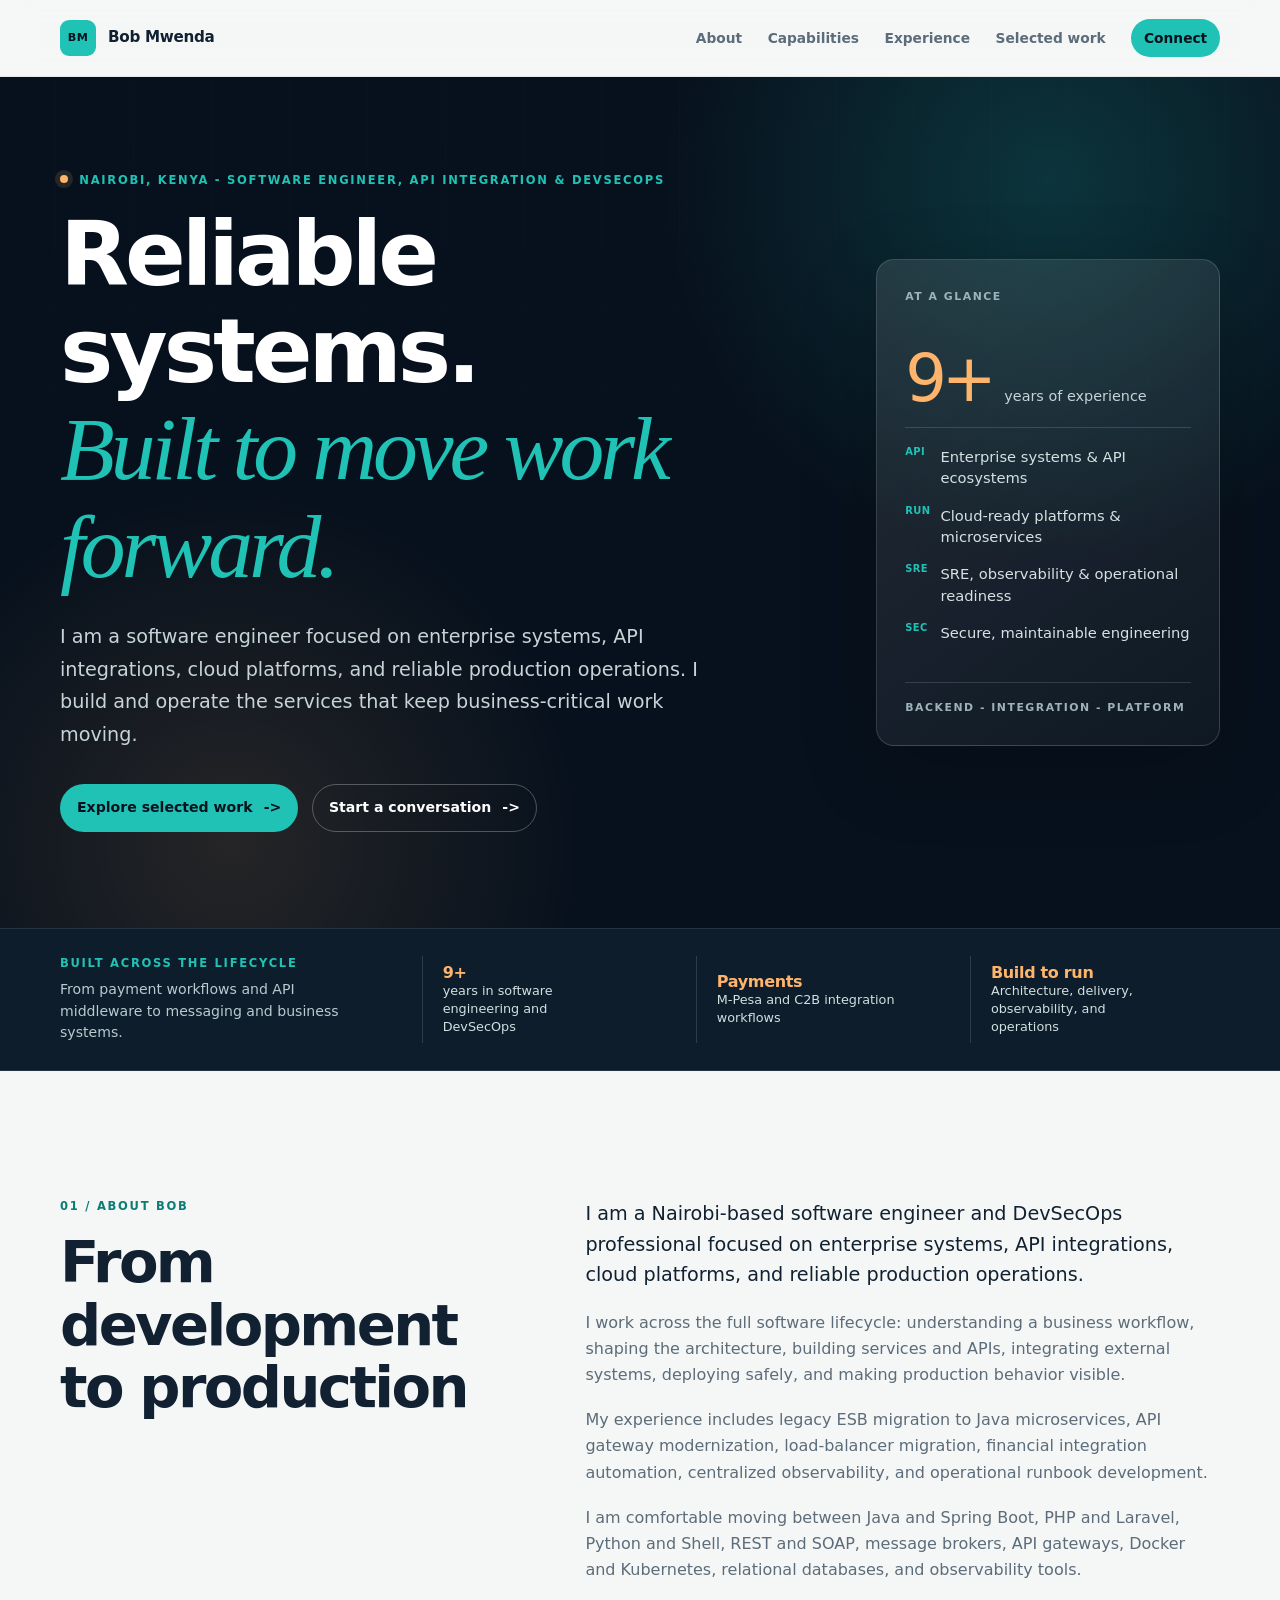
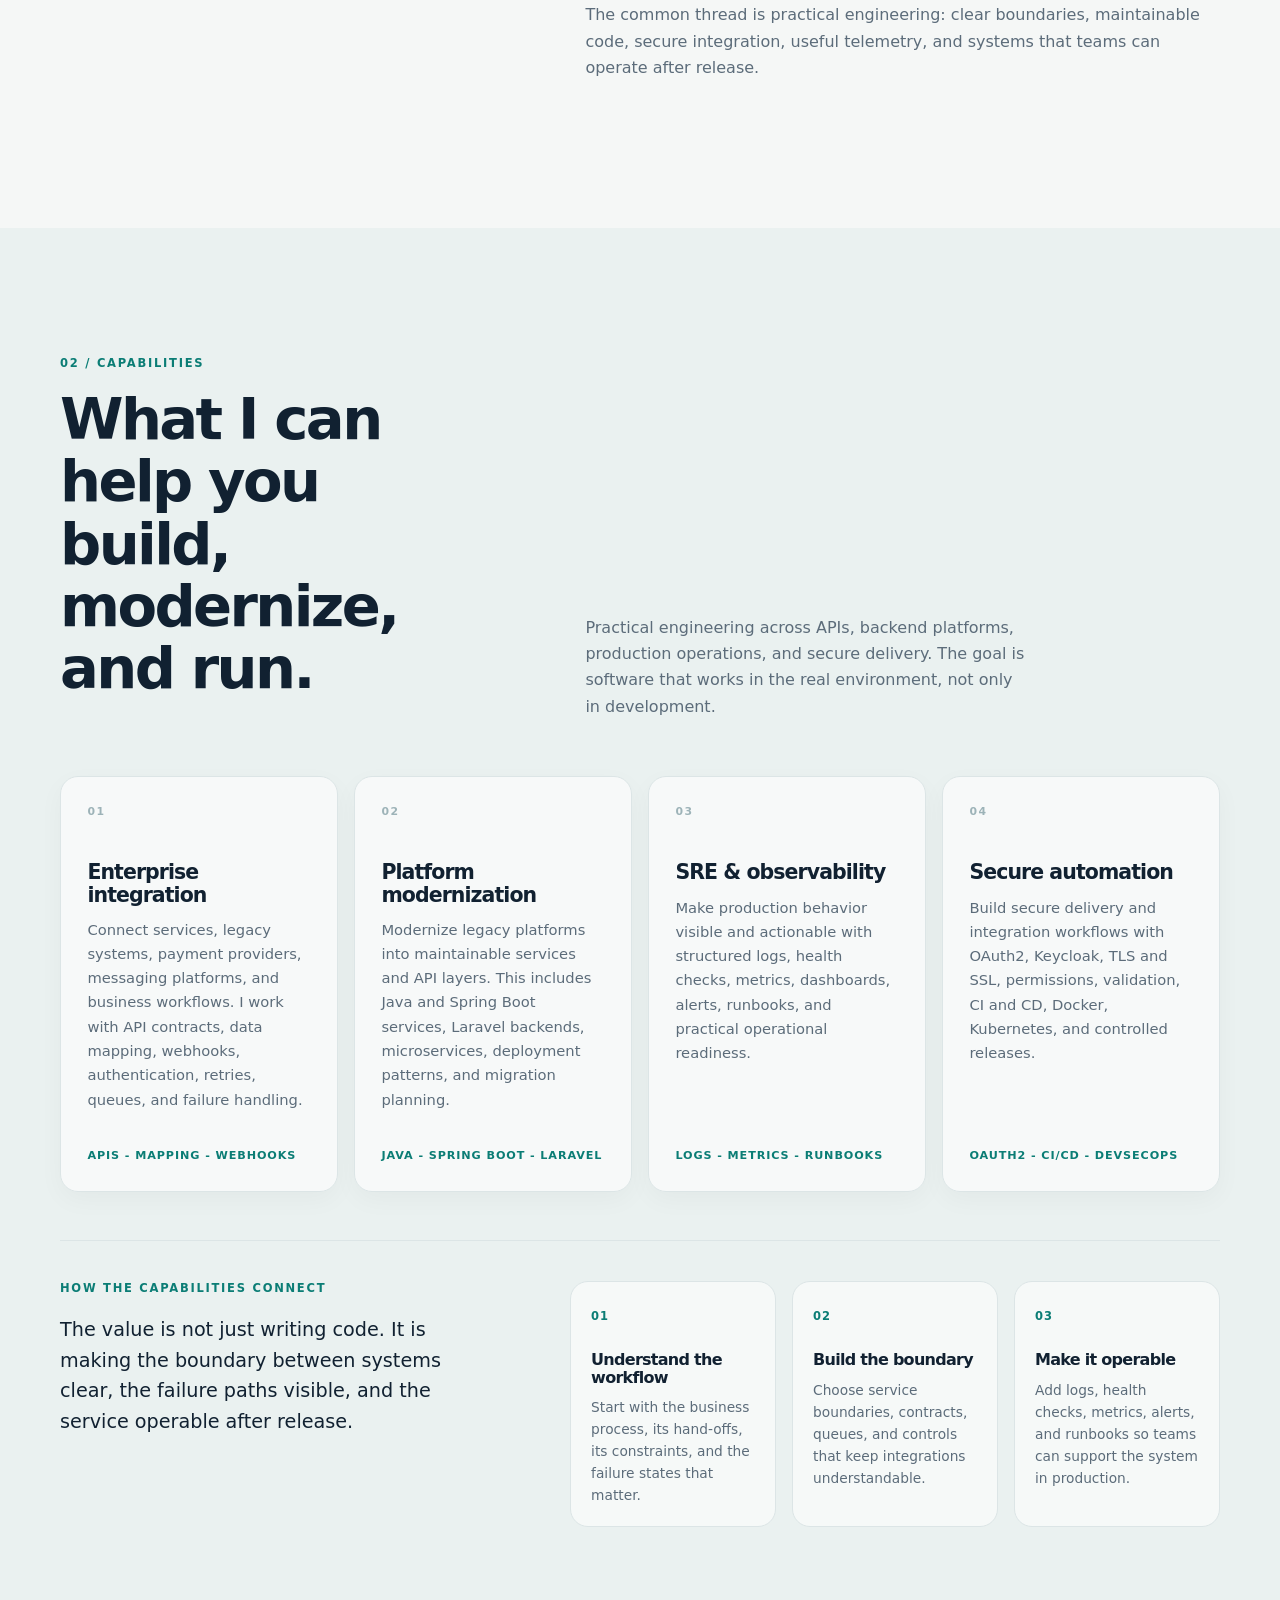
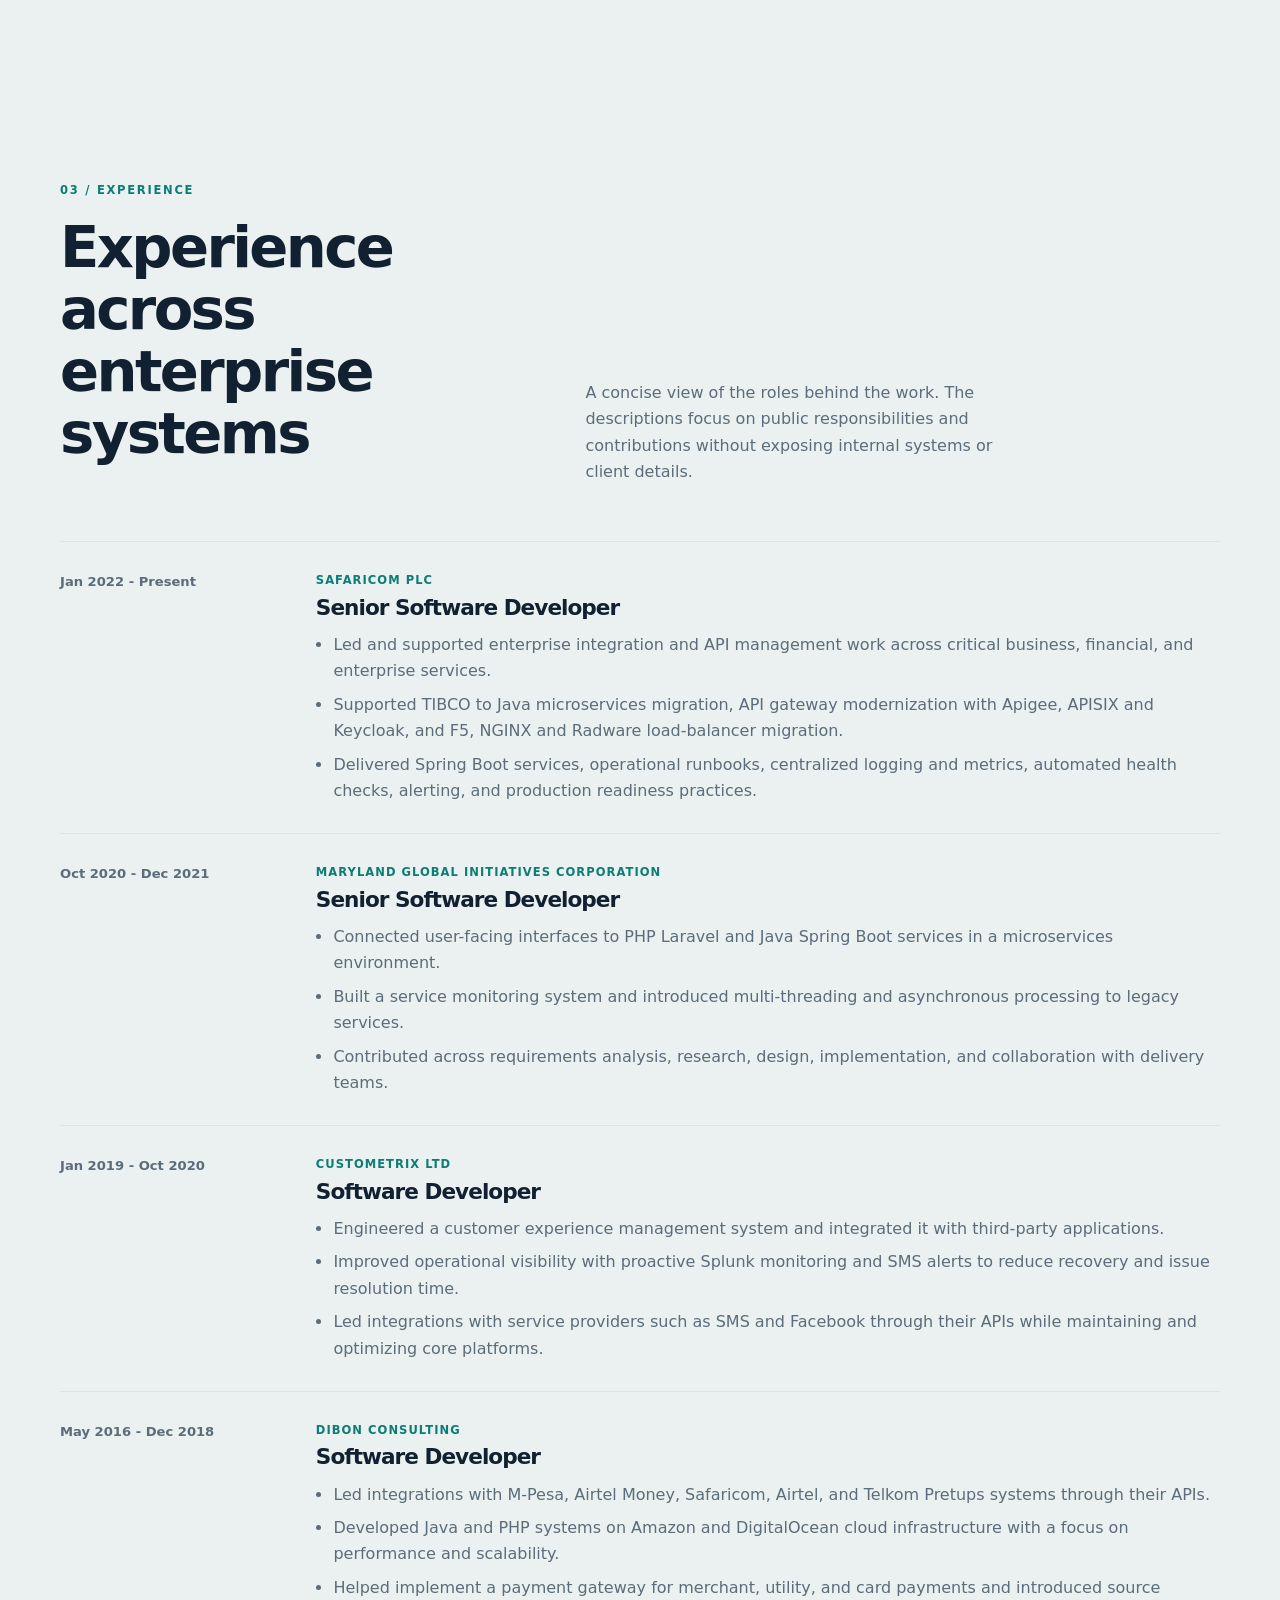
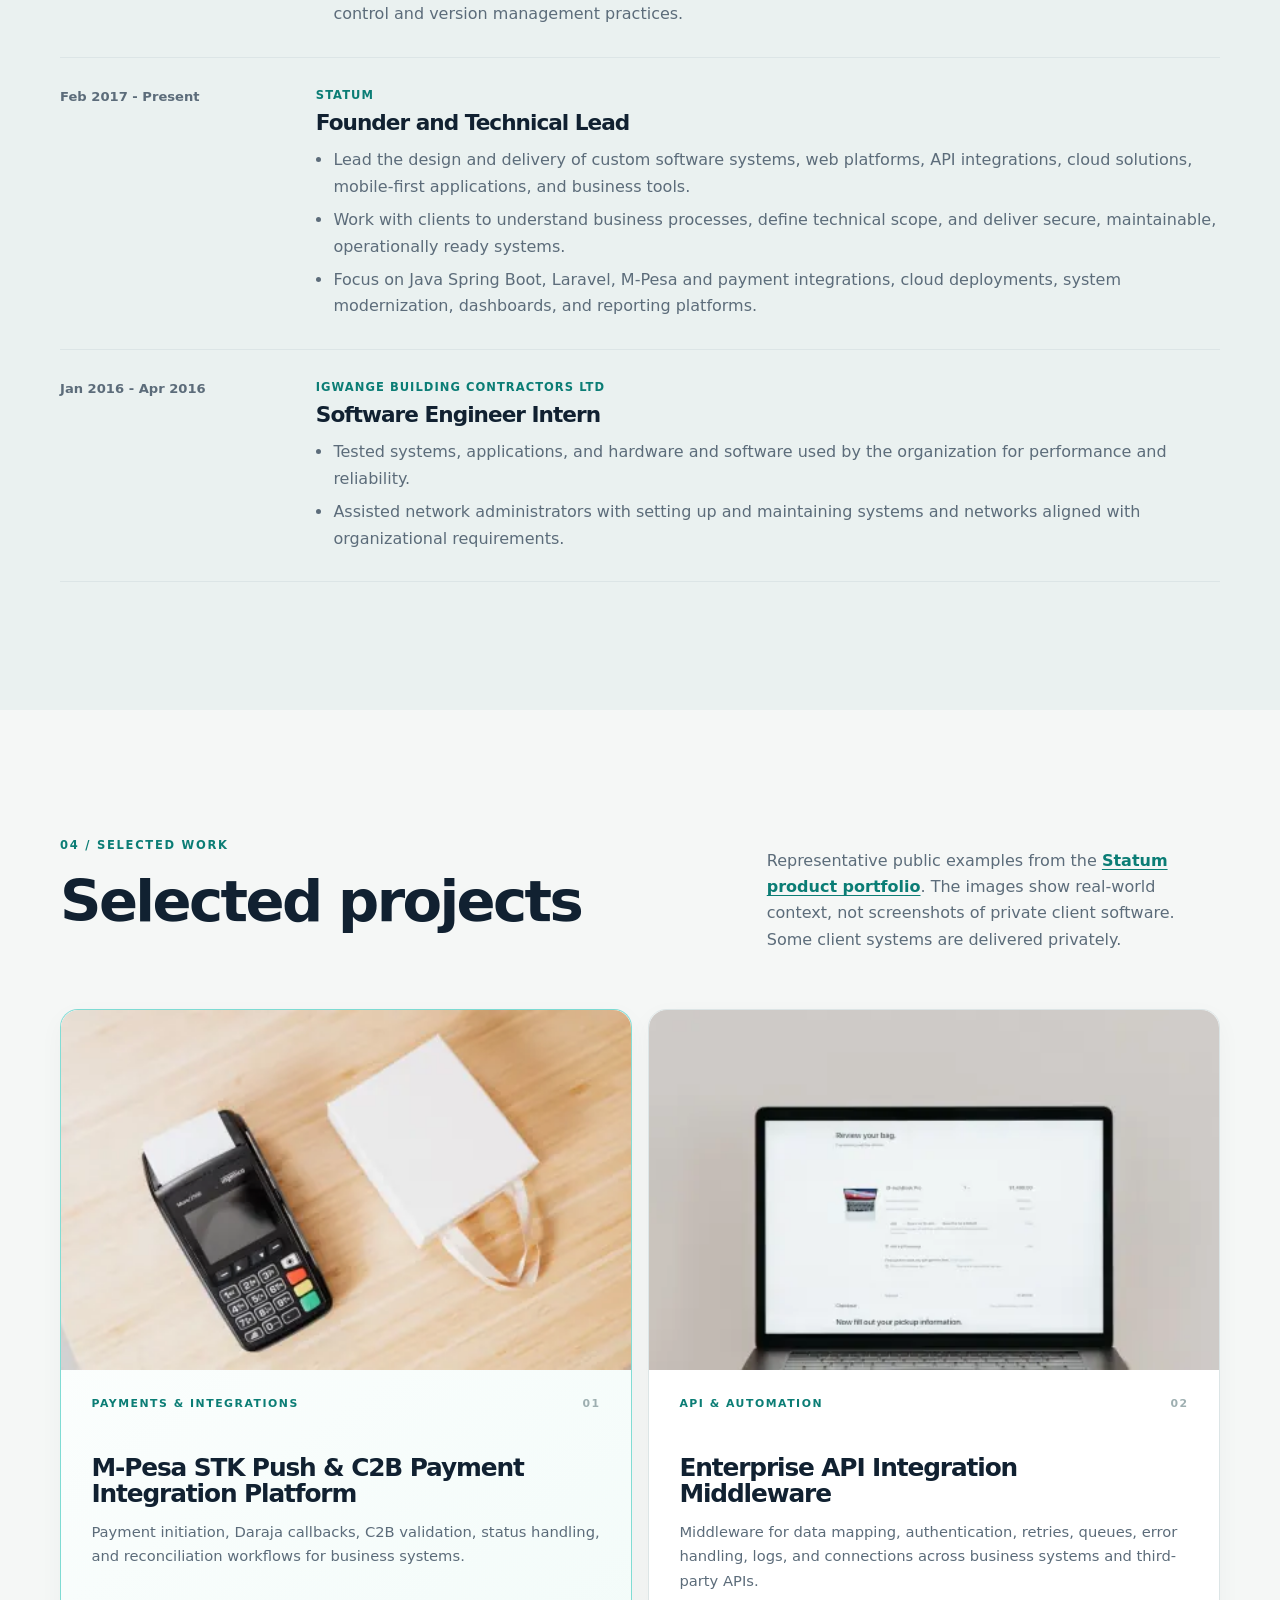
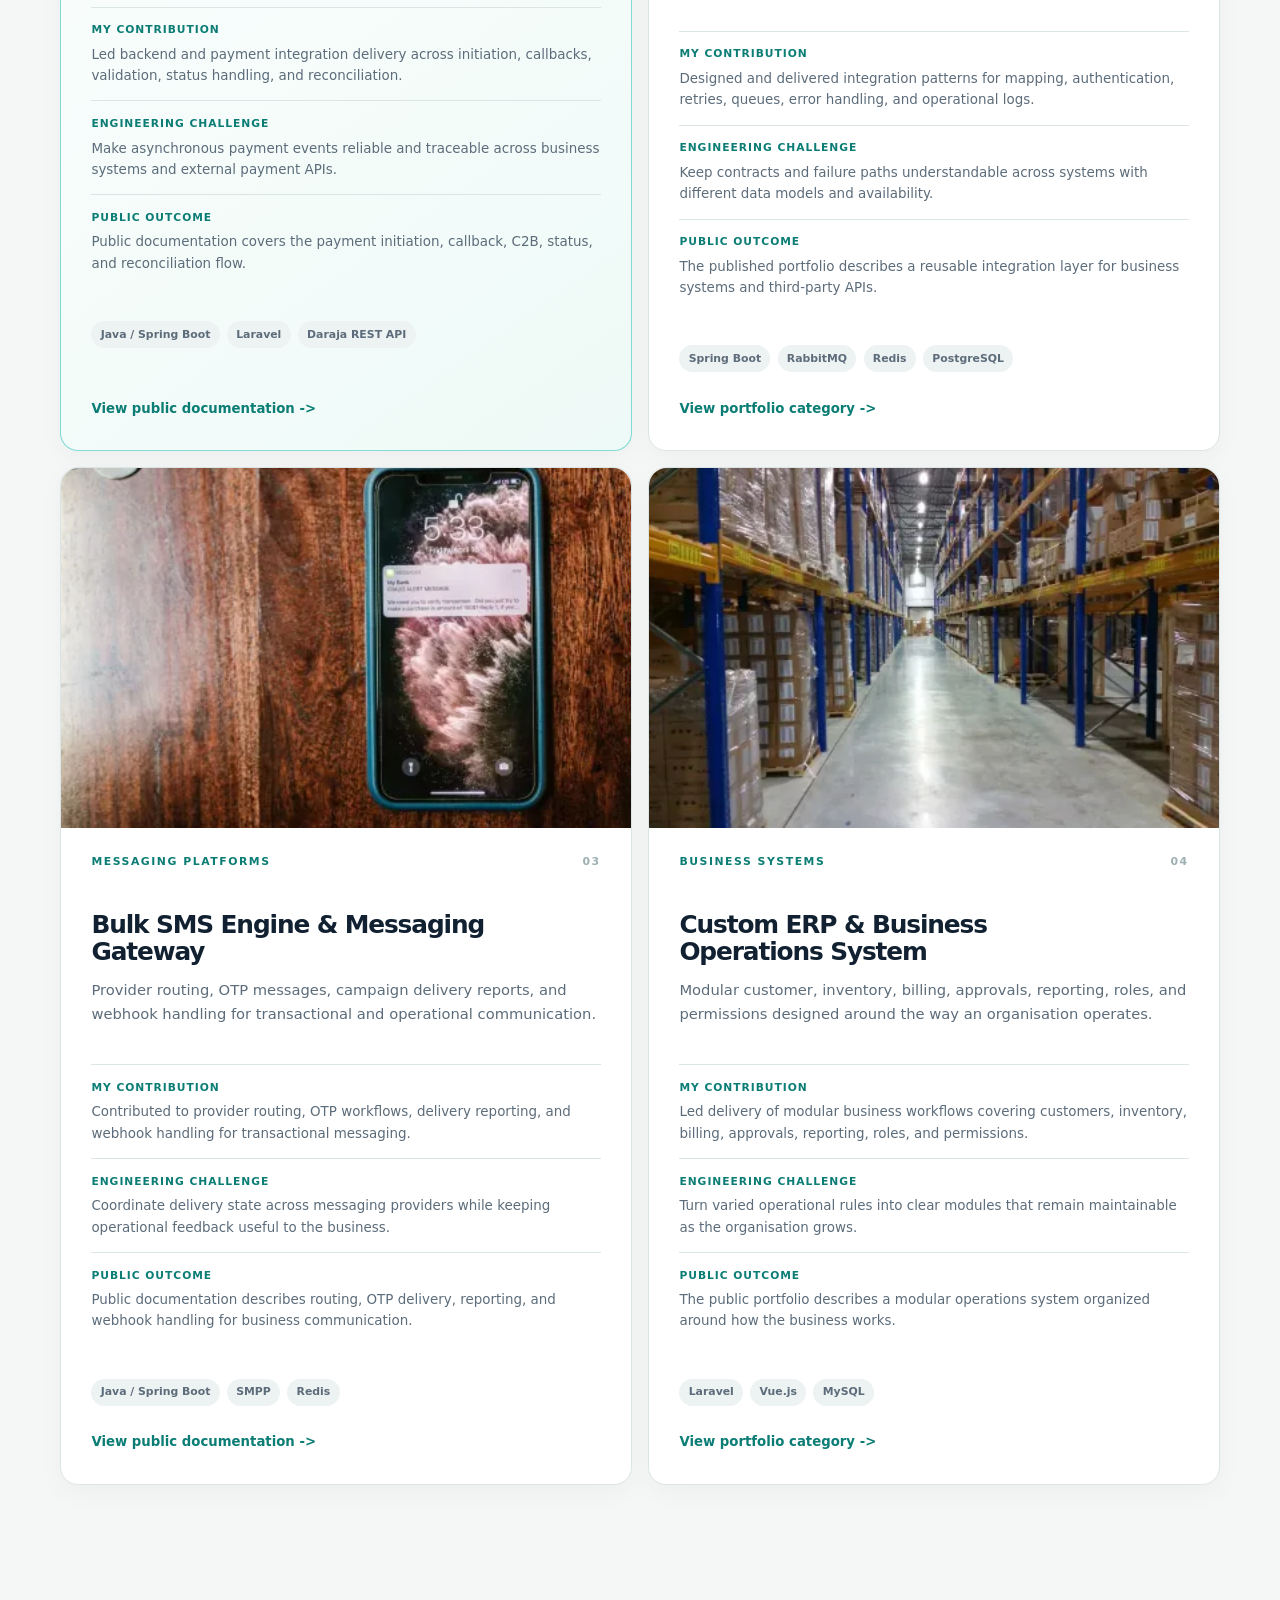
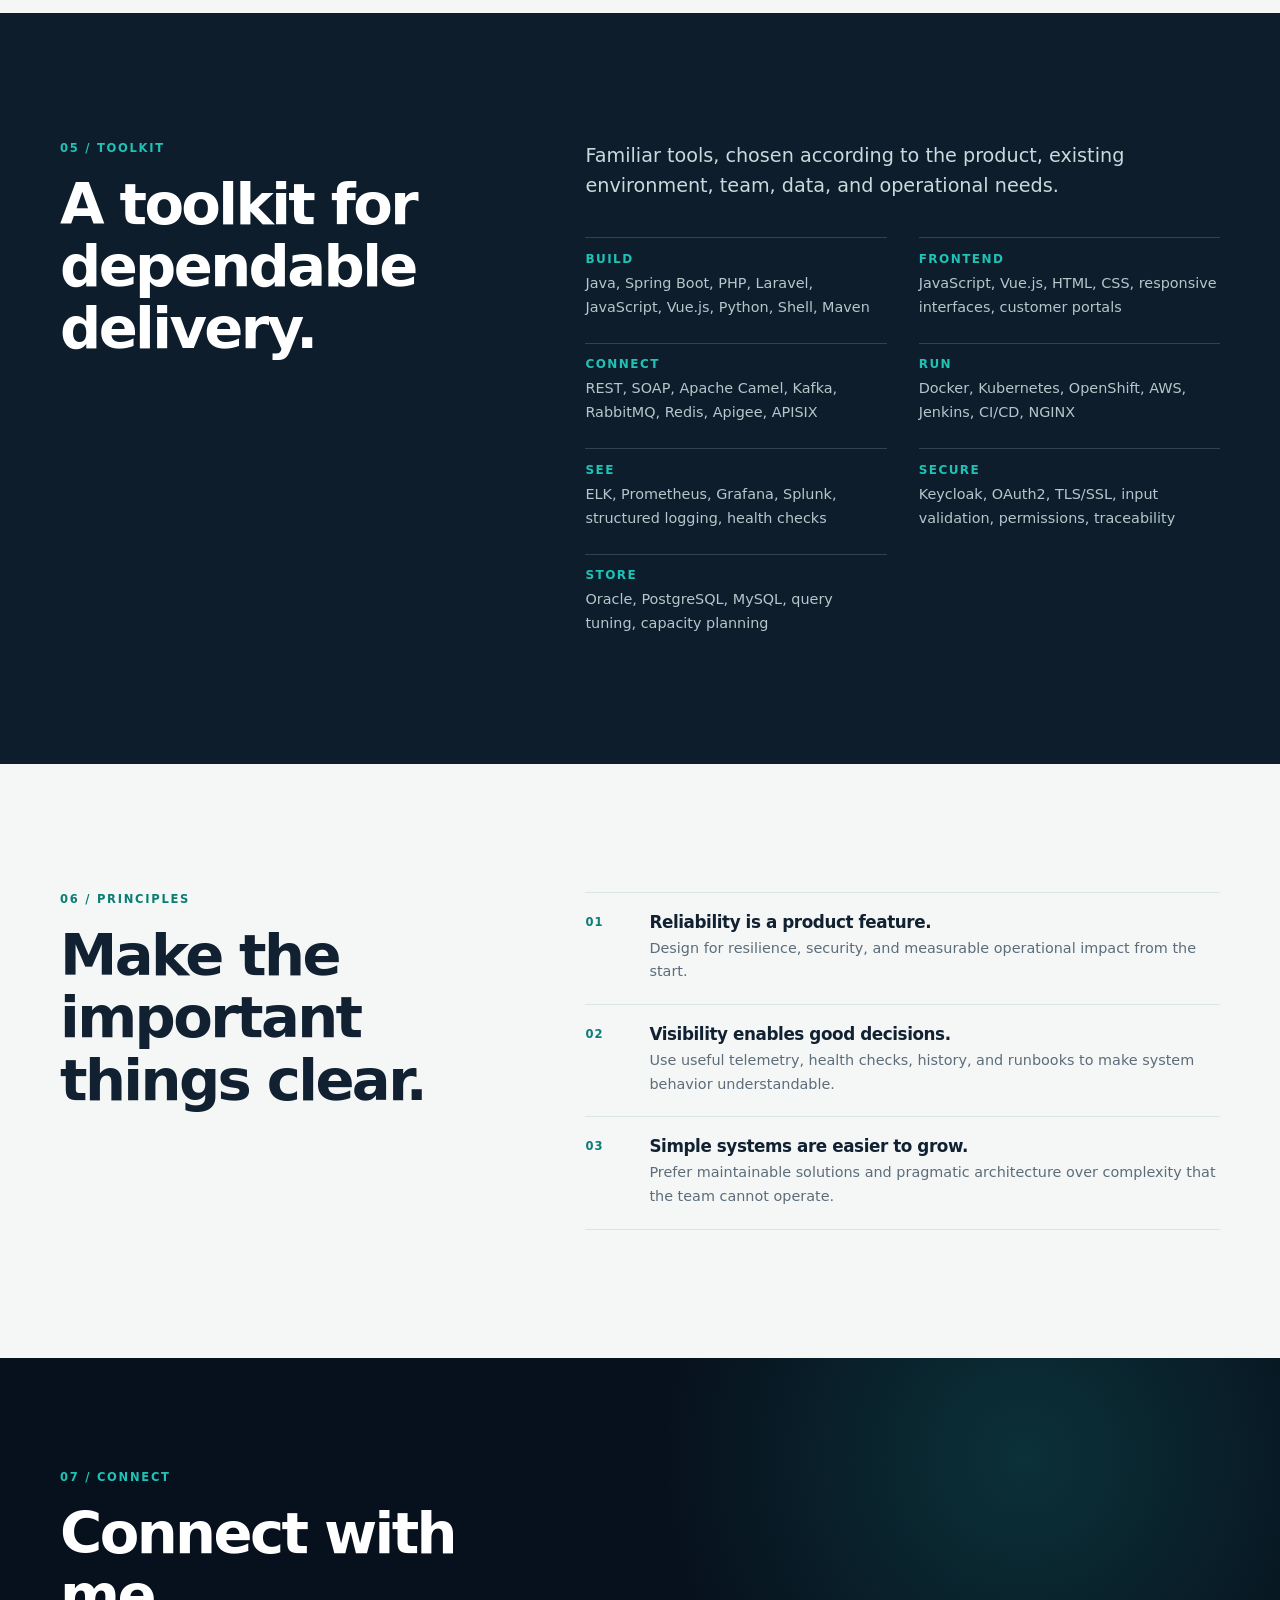
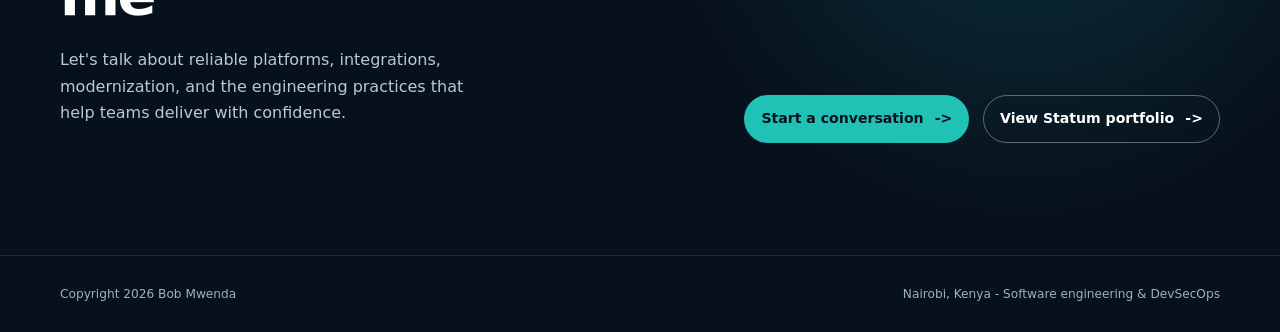
==== commit 4e45e9fc: "Add verified experience and project attribution" ====
--- a/index.html
+++ b/index.html
@@ -6,6 +6,7 @@
     <meta name="description" content="Bob Mwenda is a Nairobi-based software engineer focused on enterprise systems, API integrations, cloud platforms, SRE, DevSecOps, and reliable production operations.">
     <meta name="author" content="Bob Mwenda">
     <meta name="robots" content="index, follow">
+    <meta name="google-site-verification" content="IpclkDHm8_kmdSDhS5otDg_ijpWeYTmt6uBN78NU9U4">
     <meta name="theme-color" content="#07111d">
     <title>Bob Mwenda - Software Engineer, API Integration &amp; DevSecOps</title>
 
@@ -34,6 +35,10 @@
         "url": "https://sirbobz.github.io/",
         "jobTitle": "Software Engineer and DevSecOps Professional",
         "description": "Bob Mwenda is a Nairobi-based software engineer focused on enterprise systems, API integrations, cloud platforms, SRE, DevSecOps, and reliable production operations.",
+        "worksFor": {
+          "@type": "Organization",
+          "name": "Safaricom PLC"
+        },
         "address": {
           "@type": "PostalAddress",
           "addressLocality": "Nairobi",
@@ -51,6 +56,8 @@
           "Spring Boot",
           "PHP",
           "Laravel",
+          "JavaScript",
+          "Vue.js",
           "Cloud-native microservices",
           "Cloud platforms",
           "Kubernetes",
@@ -76,6 +83,7 @@
         <nav class="site-nav" aria-label="Primary navigation">
           <a href="#about">About</a>
           <a href="#focus">Capabilities</a>
+          <a href="#experience">Experience</a>
           <a href="#work">Selected work</a>
           <a class="nav-cta" href="#connect">Connect</a>
         </nav>
@@ -136,7 +144,7 @@
         <div class="container two-column">
           <div>
             <p class="eyebrow">01 / About Bob</p>
-            <h2 id="about-title">Engineering that connects the build and the run.</h2>
+            <h2 id="about-title">From development to production</h2>
           </div>
           <div class="section-copy">
             <p class="lead">I am a Nairobi-based software engineer and DevSecOps professional focused on enterprise systems, API integrations, cloud platforms, and reliable production operations.</p>
@@ -211,12 +219,103 @@
         </div>
       </section>
 
+      <section class="section section-tinted" id="experience" aria-labelledby="experience-title">
+        <div class="container">
+          <div class="section-heading">
+            <div>
+              <p class="eyebrow">03 / Experience</p>
+              <h2 id="experience-title">Experience across enterprise systems</h2>
+            </div>
+            <p class="section-intro">A concise view of the roles behind the work. The descriptions focus on public responsibilities and contributions without exposing internal systems or client details.</p>
+          </div>
+
+          <div class="experience-list">
+            <article class="experience-entry">
+              <div class="experience-period">Jan 2022 - Present</div>
+              <div class="experience-body">
+                <p class="experience-company">Safaricom PLC</p>
+                <h3>Senior Software Developer</h3>
+                <ul>
+                  <li>Led and supported enterprise integration and API management work across critical business, financial, and enterprise services.</li>
+                  <li>Supported TIBCO to Java microservices migration, API gateway modernization with Apigee, APISIX and Keycloak, and F5, NGINX and Radware load-balancer migration.</li>
+                  <li>Delivered Spring Boot services, operational runbooks, centralized logging and metrics, automated health checks, alerting, and production readiness practices.</li>
+                </ul>
+              </div>
+            </article>
+
+            <article class="experience-entry">
+              <div class="experience-period">Oct 2020 - Dec 2021</div>
+              <div class="experience-body">
+                <p class="experience-company">Maryland Global Initiatives Corporation</p>
+                <h3>Senior Software Developer</h3>
+                <ul>
+                  <li>Connected user-facing interfaces to PHP Laravel and Java Spring Boot services in a microservices environment.</li>
+                  <li>Built a service monitoring system and introduced multi-threading and asynchronous processing to legacy services.</li>
+                  <li>Contributed across requirements analysis, research, design, implementation, and collaboration with delivery teams.</li>
+                </ul>
+              </div>
+            </article>
+
+            <article class="experience-entry">
+              <div class="experience-period">Jan 2019 - Oct 2020</div>
+              <div class="experience-body">
+                <p class="experience-company">Custometrix Ltd</p>
+                <h3>Software Developer</h3>
+                <ul>
+                  <li>Engineered a customer experience management system and integrated it with third-party applications.</li>
+                  <li>Improved operational visibility with proactive Splunk monitoring and SMS alerts to reduce recovery and issue resolution time.</li>
+                  <li>Led integrations with service providers such as SMS and Facebook through their APIs while maintaining and optimizing core platforms.</li>
+                </ul>
+              </div>
+            </article>
+
+            <article class="experience-entry">
+              <div class="experience-period">May 2016 - Dec 2018</div>
+              <div class="experience-body">
+                <p class="experience-company">Dibon Consulting</p>
+                <h3>Software Developer</h3>
+                <ul>
+                  <li>Led integrations with M-Pesa, Airtel Money, Safaricom, Airtel, and Telkom Pretups systems through their APIs.</li>
+                  <li>Developed Java and PHP systems on Amazon and DigitalOcean cloud infrastructure with a focus on performance and scalability.</li>
+                  <li>Helped implement a payment gateway for merchant, utility, and card payments and introduced source control and version management practices.</li>
+                </ul>
+              </div>
+            </article>
+
+            <article class="experience-entry">
+              <div class="experience-period">Feb 2017 - Present</div>
+              <div class="experience-body">
+                <p class="experience-company">Statum</p>
+                <h3>Founder and Technical Lead</h3>
+                <ul>
+                  <li>Lead the design and delivery of custom software systems, web platforms, API integrations, cloud solutions, mobile-first applications, and business tools.</li>
+                  <li>Work with clients to understand business processes, define technical scope, and deliver secure, maintainable, operationally ready systems.</li>
+                  <li>Focus on Java Spring Boot, Laravel, M-Pesa and payment integrations, cloud deployments, system modernization, dashboards, and reporting platforms.</li>
+                </ul>
+              </div>
+            </article>
+
+            <article class="experience-entry">
+              <div class="experience-period">Jan 2016 - Apr 2016</div>
+              <div class="experience-body">
+                <p class="experience-company">Igwange Building Contractors Ltd</p>
+                <h3>Software Engineer Intern</h3>
+                <ul>
+                  <li>Tested systems, applications, and hardware and software used by the organization for performance and reliability.</li>
+                  <li>Assisted network administrators with setting up and maintaining systems and networks aligned with organizational requirements.</li>
+                </ul>
+              </div>
+            </article>
+          </div>
+        </div>
+      </section>
+
       <section class="section" id="work" aria-labelledby="work-title">
         <div class="container">
           <div class="section-heading work-heading">
             <div>
-              <p class="eyebrow">03 / Selected work</p>
-              <h2 id="work-title">Product patterns with practical impact.</h2>
+              <p class="eyebrow">04 / Selected work</p>
+              <h2 id="work-title">Selected projects</h2>
             </div>
             <p class="section-intro">Representative public examples from the <a href="https://statum.co.ke/services/our-portfolio-products" target="_blank" rel="noreferrer">Statum product portfolio</a>. The images show real-world context, not screenshots of private client software. Some client systems are delivered privately.</p>
           </div>
@@ -229,6 +328,11 @@
               <div class="work-card-top"><span class="work-type">Payments &amp; integrations</span><span class="work-index">01</span></div>
               <h3>M-Pesa STK Push &amp; C2B Payment Integration Platform</h3>
               <p>Payment initiation, Daraja callbacks, C2B validation, status handling, and reconciliation workflows for business systems.</p>
+              <dl class="project-details">
+                <div><dt>My contribution</dt><dd>Led backend and payment integration delivery across initiation, callbacks, validation, status handling, and reconciliation.</dd></div>
+                <div><dt>Engineering challenge</dt><dd>Make asynchronous payment events reliable and traceable across business systems and external payment APIs.</dd></div>
+                <div><dt>Public outcome</dt><dd>Public documentation covers the payment initiation, callback, C2B, status, and reconciliation flow.</dd></div>
+              </dl>
               <div class="tag-row"><span>Java / Spring Boot</span><span>Laravel</span><span>Daraja REST API</span></div>
               <a class="text-link" href="https://docs.statum.co.ke/docs/safaricom-apis" target="_blank" rel="noreferrer">View public documentation <span aria-hidden="true">-&gt;</span></a>
             </article>
@@ -240,6 +344,11 @@
               <div class="work-card-top"><span class="work-type">API &amp; automation</span><span class="work-index">02</span></div>
               <h3>Enterprise API Integration Middleware</h3>
               <p>Middleware for data mapping, authentication, retries, queues, error handling, logs, and connections across business systems and third-party APIs.</p>
+              <dl class="project-details">
+                <div><dt>My contribution</dt><dd>Designed and delivered integration patterns for mapping, authentication, retries, queues, error handling, and operational logs.</dd></div>
+                <div><dt>Engineering challenge</dt><dd>Keep contracts and failure paths understandable across systems with different data models and availability.</dd></div>
+                <div><dt>Public outcome</dt><dd>The published portfolio describes a reusable integration layer for business systems and third-party APIs.</dd></div>
+              </dl>
               <div class="tag-row"><span>Spring Boot</span><span>RabbitMQ</span><span>Redis</span><span>PostgreSQL</span></div>
               <a class="text-link" href="https://statum.co.ke/services/our-portfolio-products#api-ai-automation" target="_blank" rel="noreferrer">View portfolio category <span aria-hidden="true">-&gt;</span></a>
             </article>
@@ -251,6 +360,11 @@
               <div class="work-card-top"><span class="work-type">Messaging platforms</span><span class="work-index">03</span></div>
               <h3>Bulk SMS Engine &amp; Messaging Gateway</h3>
               <p>Provider routing, OTP messages, campaign delivery reports, and webhook handling for transactional and operational communication.</p>
+              <dl class="project-details">
+                <div><dt>My contribution</dt><dd>Contributed to provider routing, OTP workflows, delivery reporting, and webhook handling for transactional messaging.</dd></div>
+                <div><dt>Engineering challenge</dt><dd>Coordinate delivery state across messaging providers while keeping operational feedback useful to the business.</dd></div>
+                <div><dt>Public outcome</dt><dd>Public documentation describes routing, OTP delivery, reporting, and webhook handling for business communication.</dd></div>
+              </dl>
               <div class="tag-row"><span>Java / Spring Boot</span><span>SMPP</span><span>Redis</span></div>
               <a class="text-link" href="https://docs.statum.co.ke/docs/sms" target="_blank" rel="noreferrer">View public documentation <span aria-hidden="true">-&gt;</span></a>
             </article>
@@ -262,6 +376,11 @@
               <div class="work-card-top"><span class="work-type">Business systems</span><span class="work-index">04</span></div>
               <h3>Custom ERP &amp; Business Operations System</h3>
               <p>Modular customer, inventory, billing, approvals, reporting, roles, and permissions designed around the way an organisation operates.</p>
+              <dl class="project-details">
+                <div><dt>My contribution</dt><dd>Led delivery of modular business workflows covering customers, inventory, billing, approvals, reporting, roles, and permissions.</dd></div>
+                <div><dt>Engineering challenge</dt><dd>Turn varied operational rules into clear modules that remain maintainable as the organisation grows.</dd></div>
+                <div><dt>Public outcome</dt><dd>The public portfolio describes a modular operations system organized around how the business works.</dd></div>
+              </dl>
               <div class="tag-row"><span>Laravel</span><span>Vue.js</span><span>MySQL</span></div>
               <a class="text-link" href="https://statum.co.ke/services/our-portfolio-products#business-management" target="_blank" rel="noreferrer">View portfolio category <span aria-hidden="true">-&gt;</span></a>
             </article>
@@ -272,13 +391,14 @@
       <section class="section section-dark" id="stack" aria-labelledby="stack-title">
         <div class="container stack-layout">
           <div>
-            <p class="eyebrow eyebrow-light">04 / Toolkit</p>
+            <p class="eyebrow eyebrow-light">05 / Toolkit</p>
             <h2 id="stack-title">A toolkit for dependable delivery.</h2>
           </div>
           <div class="stack-content">
             <p class="lead">Familiar tools, chosen according to the product, existing environment, team, data, and operational needs.</p>
             <div class="stack-groups">
-              <div class="stack-group"><h3>Build</h3><p>Java, Spring Boot, PHP, Laravel, Python, Shell, Maven</p></div>
+              <div class="stack-group"><h3>Build</h3><p>Java, Spring Boot, PHP, Laravel, JavaScript, Vue.js, Python, Shell, Maven</p></div>
+              <div class="stack-group"><h3>Frontend</h3><p>JavaScript, Vue.js, HTML, CSS, responsive interfaces, customer portals</p></div>
               <div class="stack-group"><h3>Connect</h3><p>REST, SOAP, Apache Camel, Kafka, RabbitMQ, Redis, Apigee, APISIX</p></div>
               <div class="stack-group"><h3>Run</h3><p>Docker, Kubernetes, OpenShift, AWS, Jenkins, CI/CD, NGINX</p></div>
               <div class="stack-group"><h3>See</h3><p>ELK, Prometheus, Grafana, Splunk, structured logging, health checks</p></div>
@@ -292,7 +412,7 @@
       <section class="section" id="principles" aria-labelledby="principles-title">
         <div class="container principle-layout">
           <div>
-            <p class="eyebrow">05 / Principles</p>
+            <p class="eyebrow">06 / Principles</p>
             <h2 id="principles-title">Make the important things clear.</h2>
           </div>
           <ol class="principles-list">
@@ -306,8 +426,8 @@
       <section class="connect-section" id="connect" aria-labelledby="connect-title">
         <div class="container connect-inner">
           <div>
-            <p class="eyebrow eyebrow-light">06 / Connect</p>
-            <h2 id="connect-title">Have a complex system to make clearer?</h2>
+            <p class="eyebrow eyebrow-light">07 / Connect</p>
+            <h2 id="connect-title">Connect with me</h2>
             <p>Let's talk about reliable platforms, integrations, modernization, and the engineering practices that help teams deliver with confidence.</p>
           </div>
           <div class="connect-actions">
--- a/styles.css
+++ b/styles.css
@@ -561,6 +561,48 @@
   line-height: 1.6;
 }
 
+.experience-list {
+  border-top: 1px solid var(--line);
+}
+
+.experience-entry {
+  display: grid;
+  grid-template-columns: minmax(150px, 0.35fr) minmax(0, 1.65fr);
+  gap: clamp(1.5rem, 5vw, 5rem);
+  padding: 1.8rem 0;
+  border-bottom: 1px solid var(--line);
+}
+
+.experience-period {
+  color: var(--muted);
+  font-size: 0.82rem;
+  font-weight: 700;
+}
+
+.experience-company {
+  margin: 0 0 0.35rem;
+  color: var(--teal-dark);
+  font-size: 0.72rem;
+  font-weight: 850;
+  letter-spacing: 0.09em;
+  text-transform: uppercase;
+}
+
+.experience-body h3 {
+  margin: 0 0 0.8rem;
+  font-size: 1.35rem;
+}
+
+.experience-body ul {
+  margin: 0;
+  padding-left: 1.1rem;
+  color: var(--muted);
+}
+
+.experience-body li + li {
+  margin-top: 0.45rem;
+}
+
 .card-link {
   margin-top: auto;
   padding-top: 1.25rem;
@@ -589,6 +631,8 @@
   min-height: 360px;
   padding: 1.9rem;
   background: var(--white);
+  display: flex;
+  flex-direction: column;
 }
 
 .work-image {
@@ -630,6 +674,32 @@
 .work-card h3 {
   max-width: 440px;
   font-size: 1.55rem;
+}
+
+.project-details {
+  display: grid;
+  gap: 0.9rem;
+  margin: 1.45rem 0 1.55rem;
+}
+
+.project-details > div {
+  padding-top: 0.85rem;
+  border-top: 1px solid var(--line);
+}
+
+.project-details dt {
+  color: var(--teal-dark);
+  font-size: 0.67rem;
+  font-weight: 850;
+  letter-spacing: 0.09em;
+  text-transform: uppercase;
+}
+
+.project-details dd {
+  margin: 0.3rem 0 0;
+  color: var(--muted);
+  font-size: 0.84rem;
+  line-height: 1.58;
 }
 
 .tag-row {
@@ -653,6 +723,10 @@
   font-size: 0.83rem;
   font-weight: 800;
   text-decoration: none;
+}
+
+.work-card .text-link {
+  margin-top: auto;
 }
 
 .text-link:hover {
@@ -828,6 +902,11 @@
     grid-template-columns: repeat(2, minmax(0, 1fr));
   }
 
+  .experience-entry {
+    grid-template-columns: 1fr;
+    gap: 0.75rem;
+  }
+
   .capability-practice-grid {
     grid-template-columns: repeat(3, minmax(0, 1fr));
   }
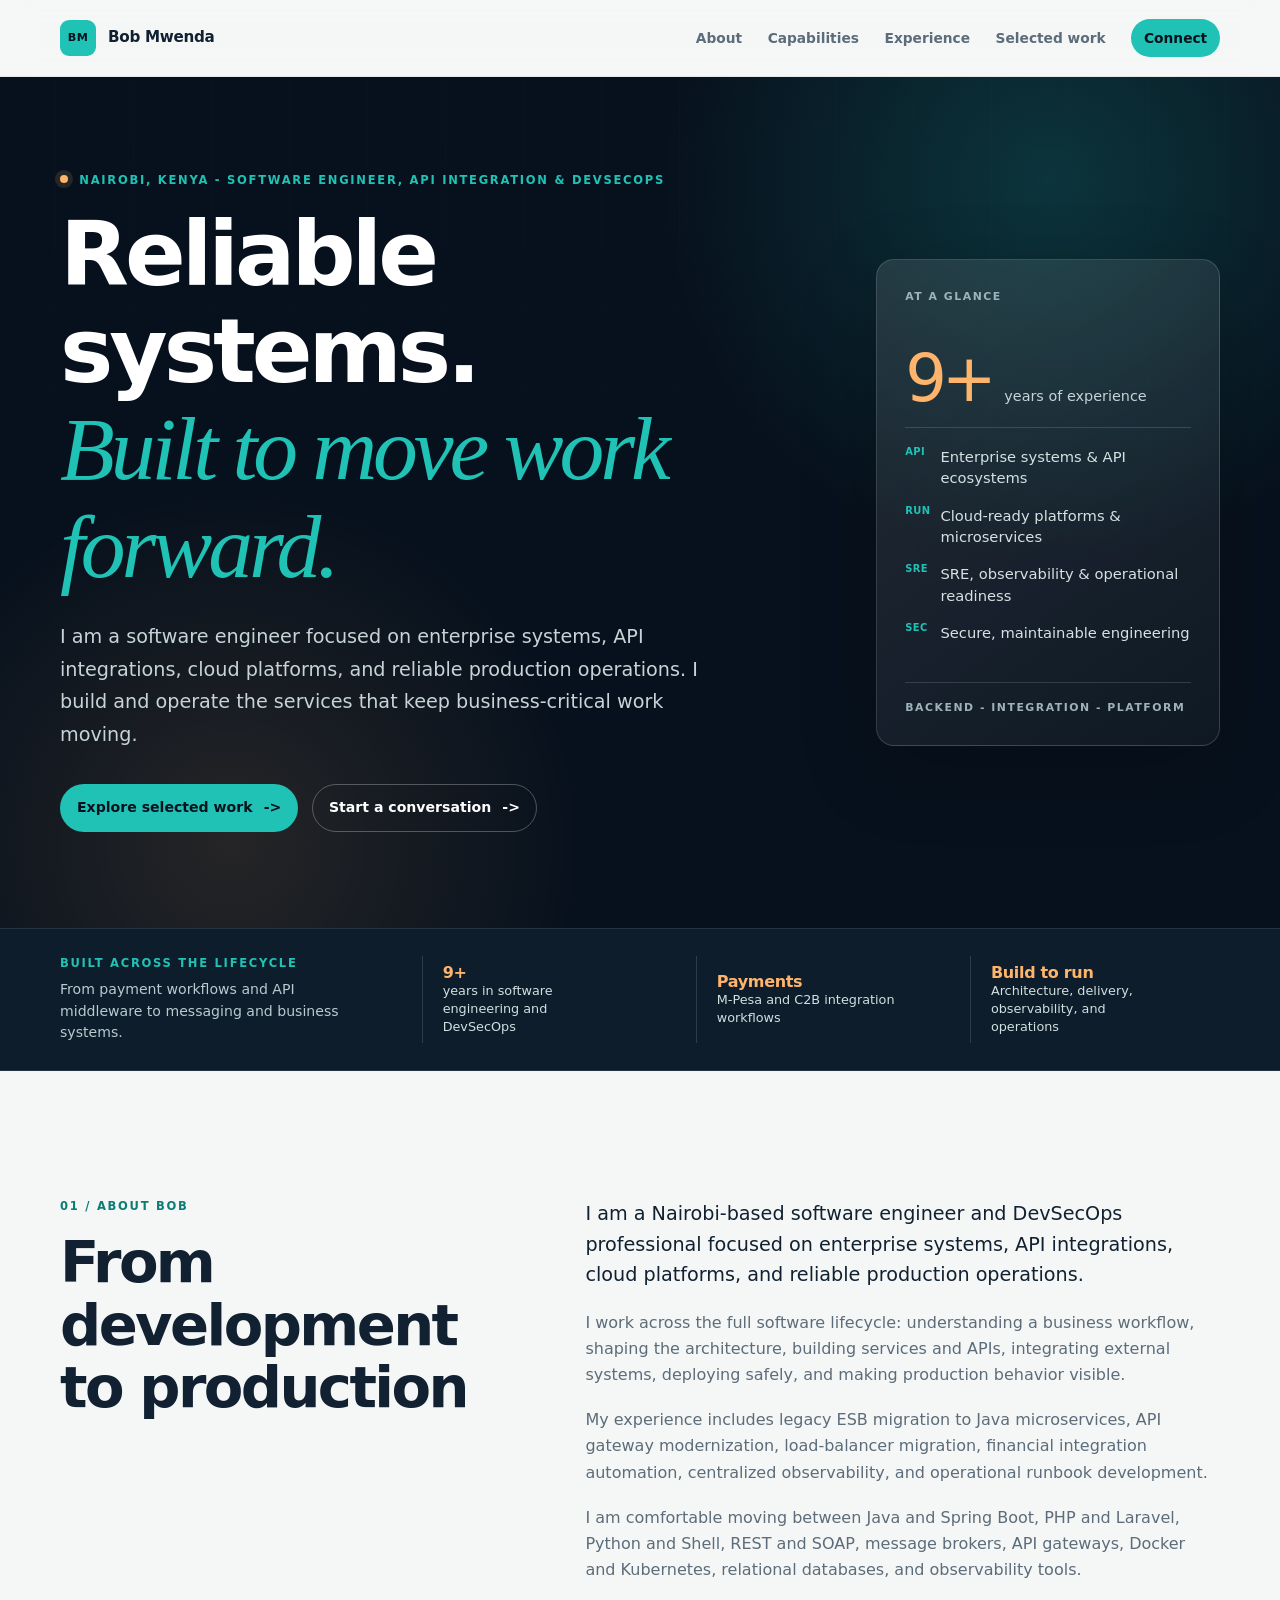
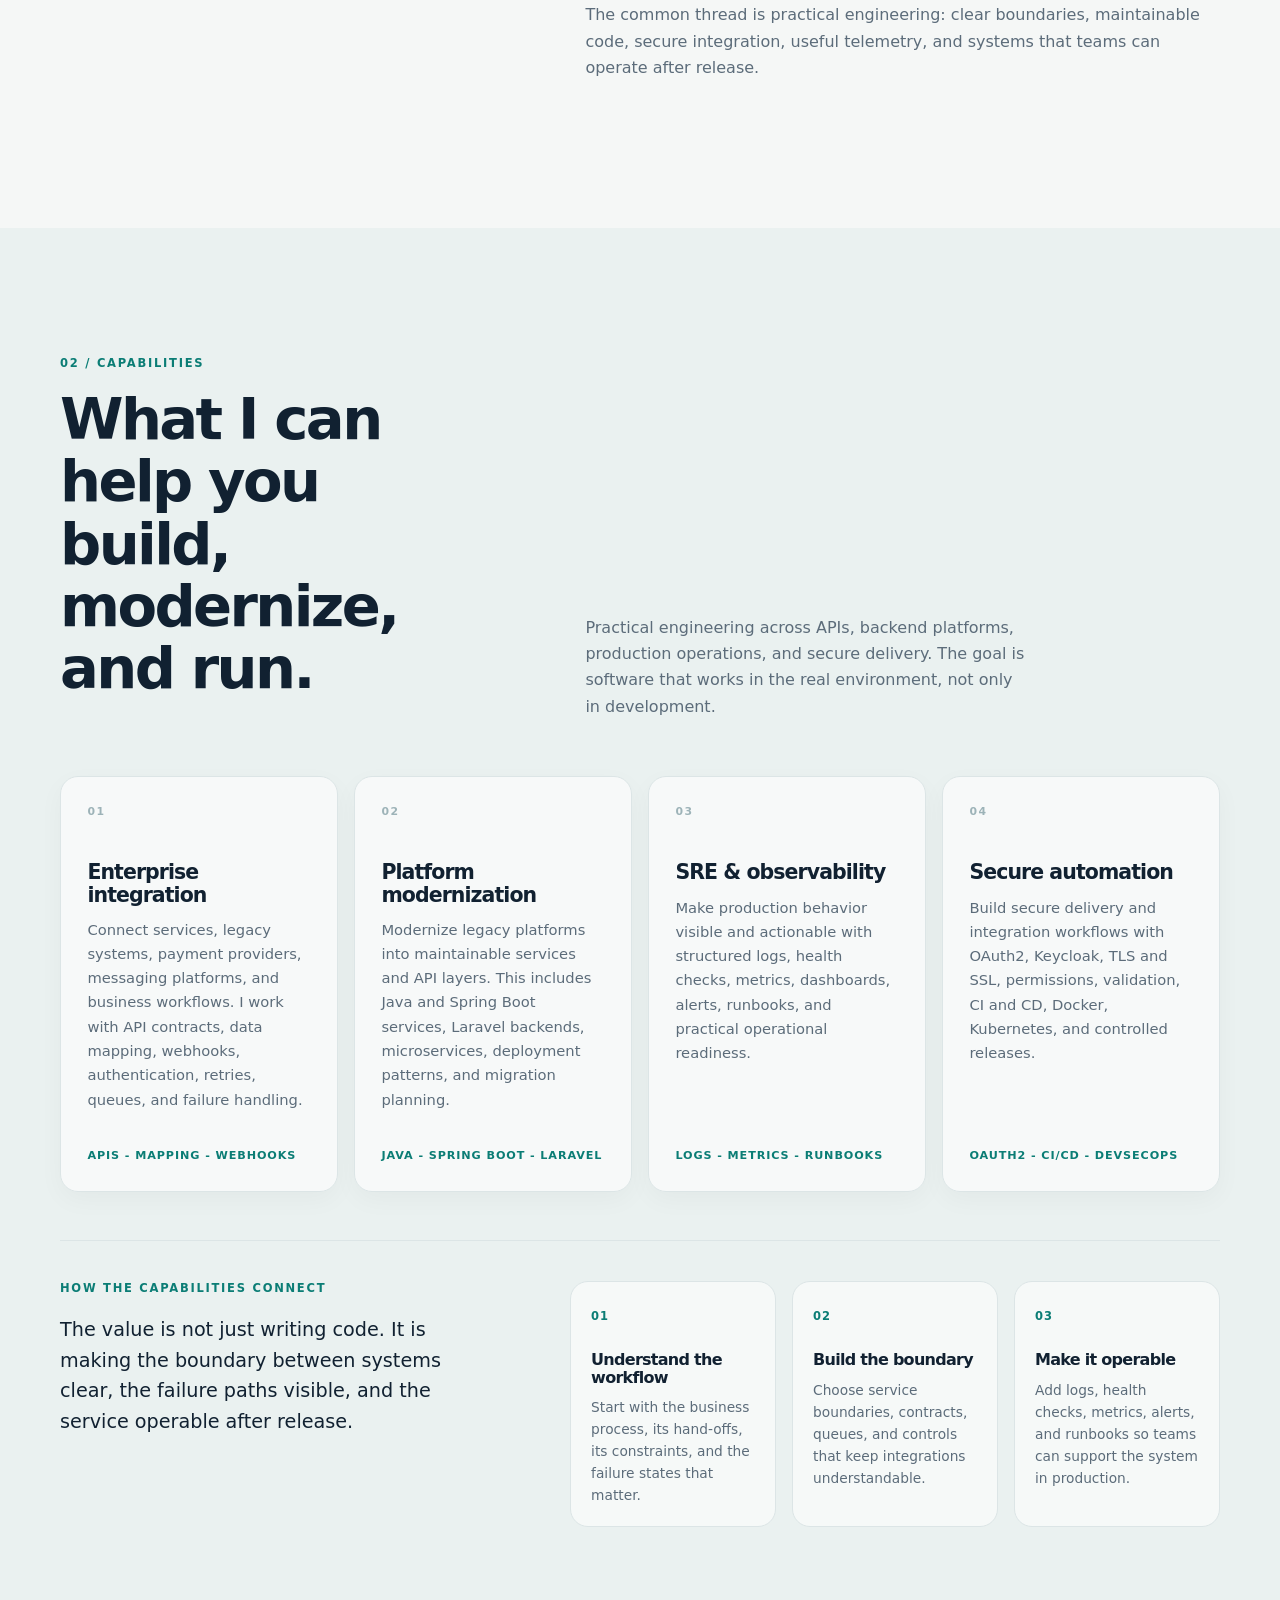
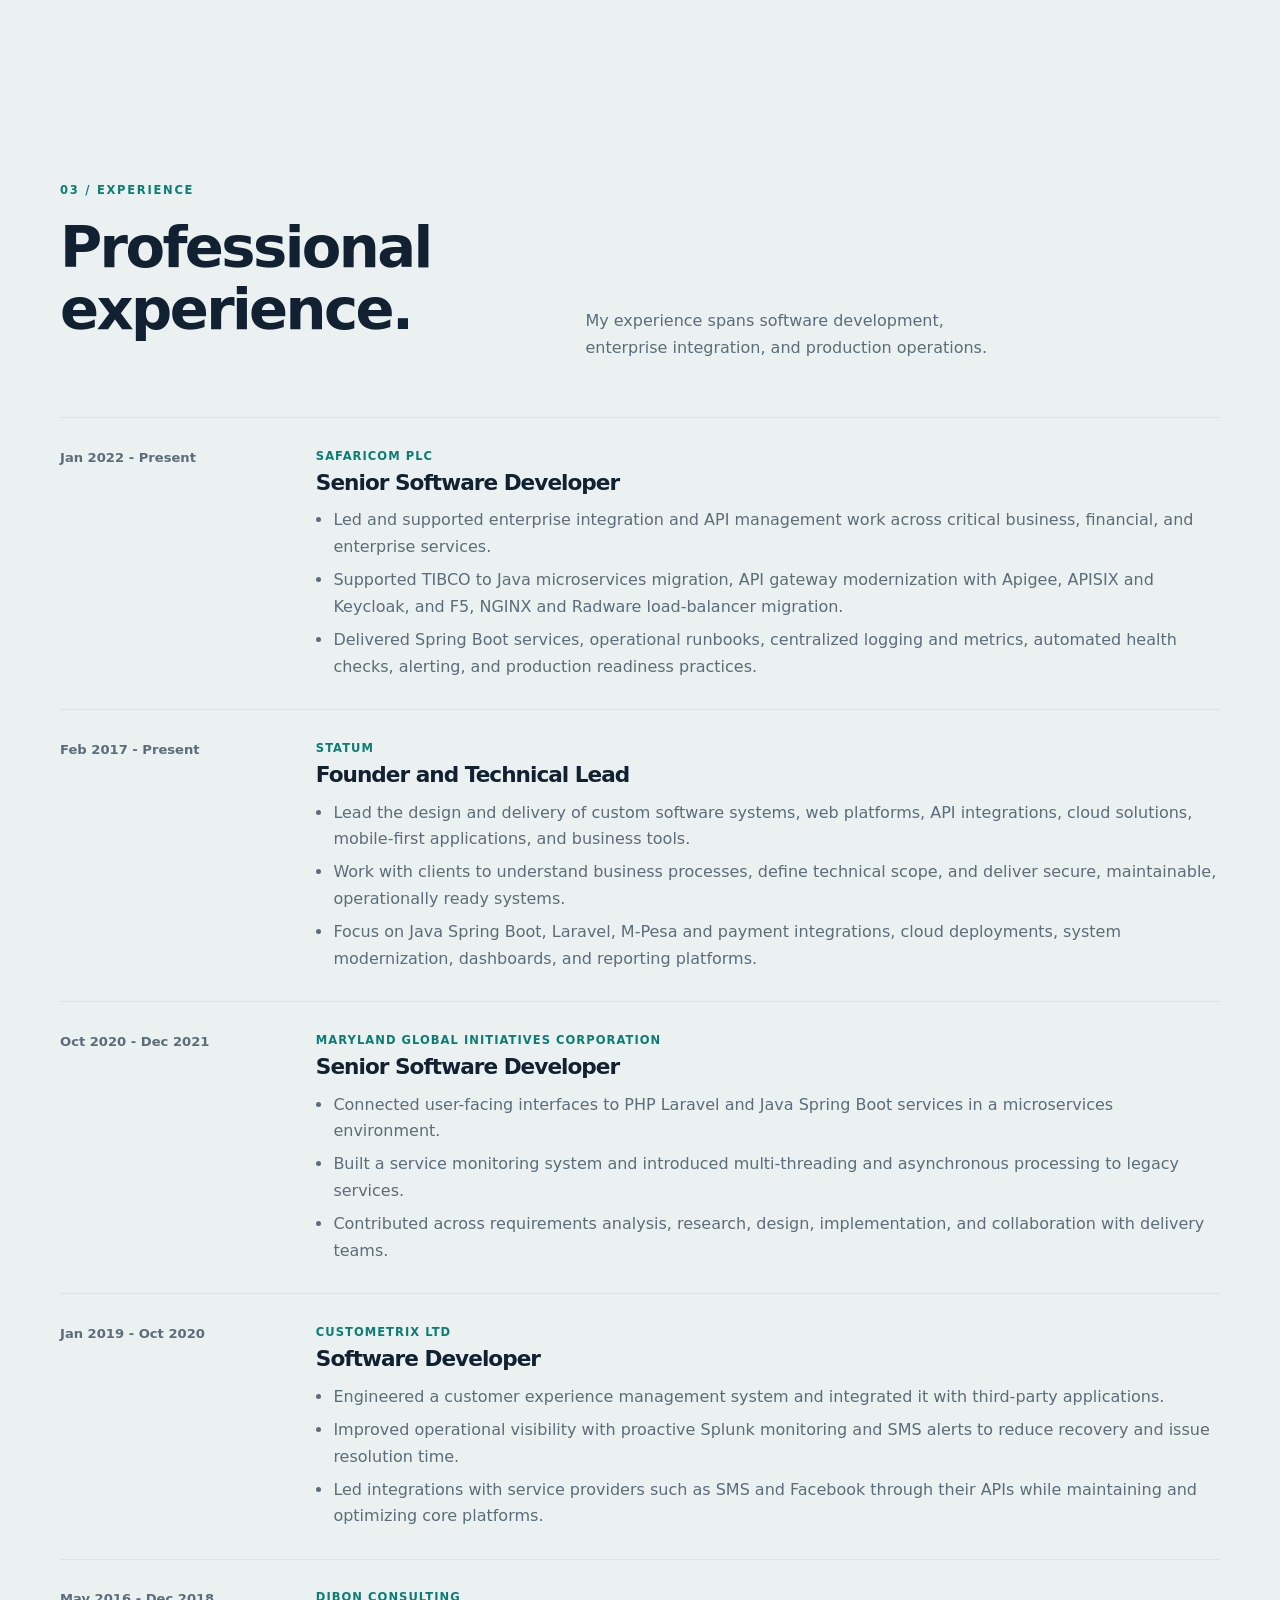
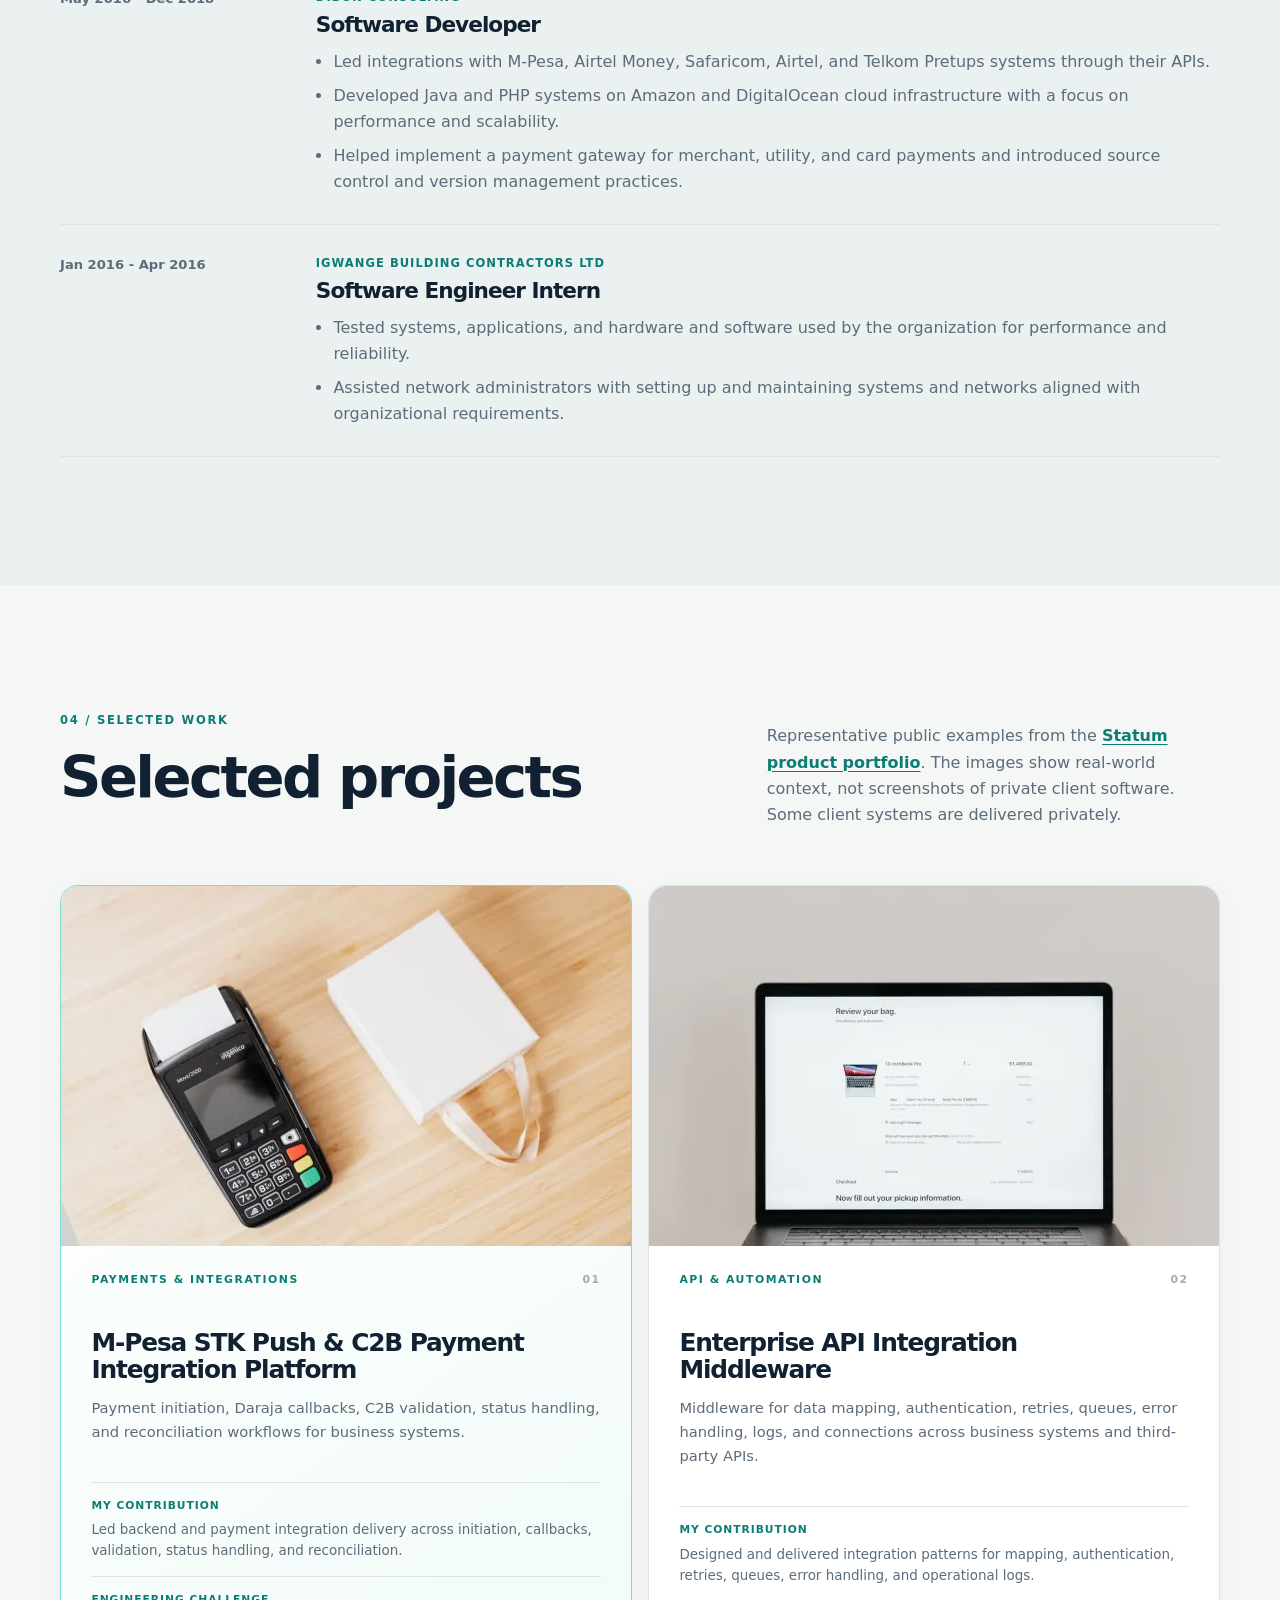
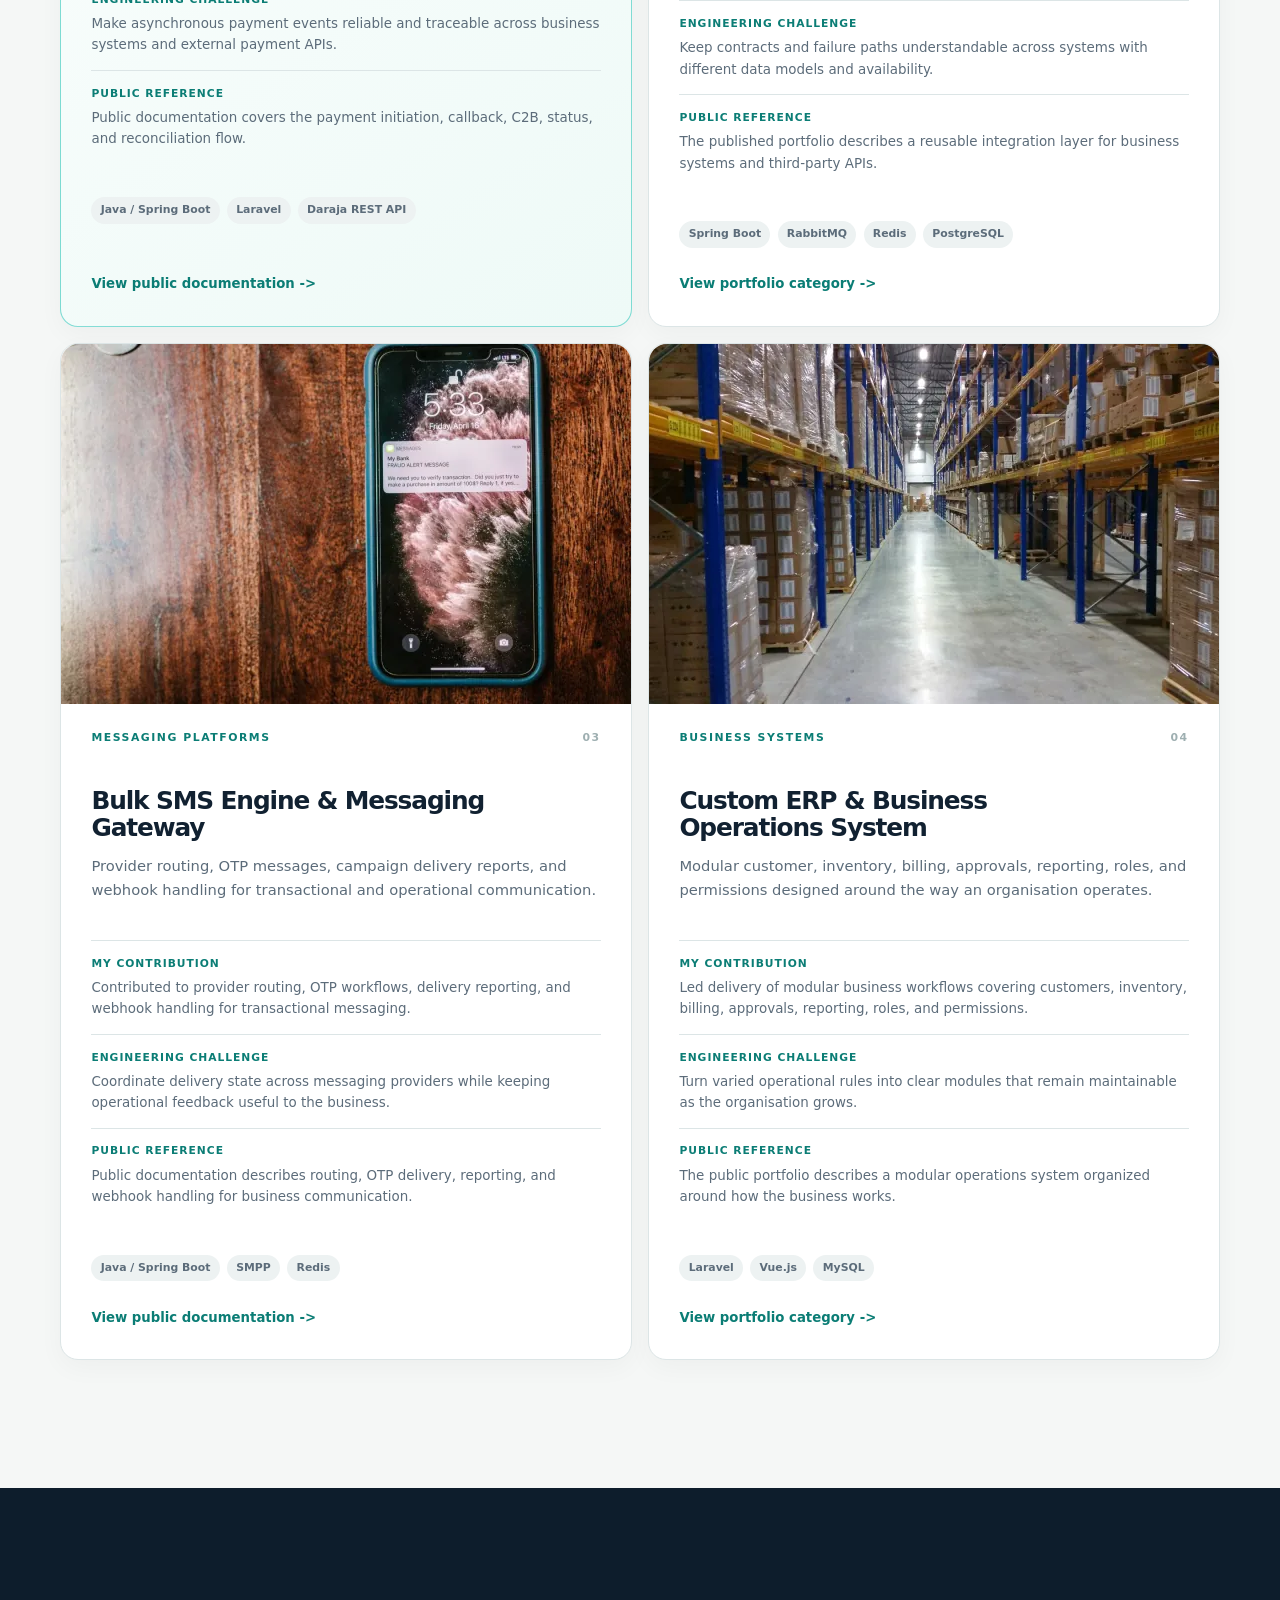
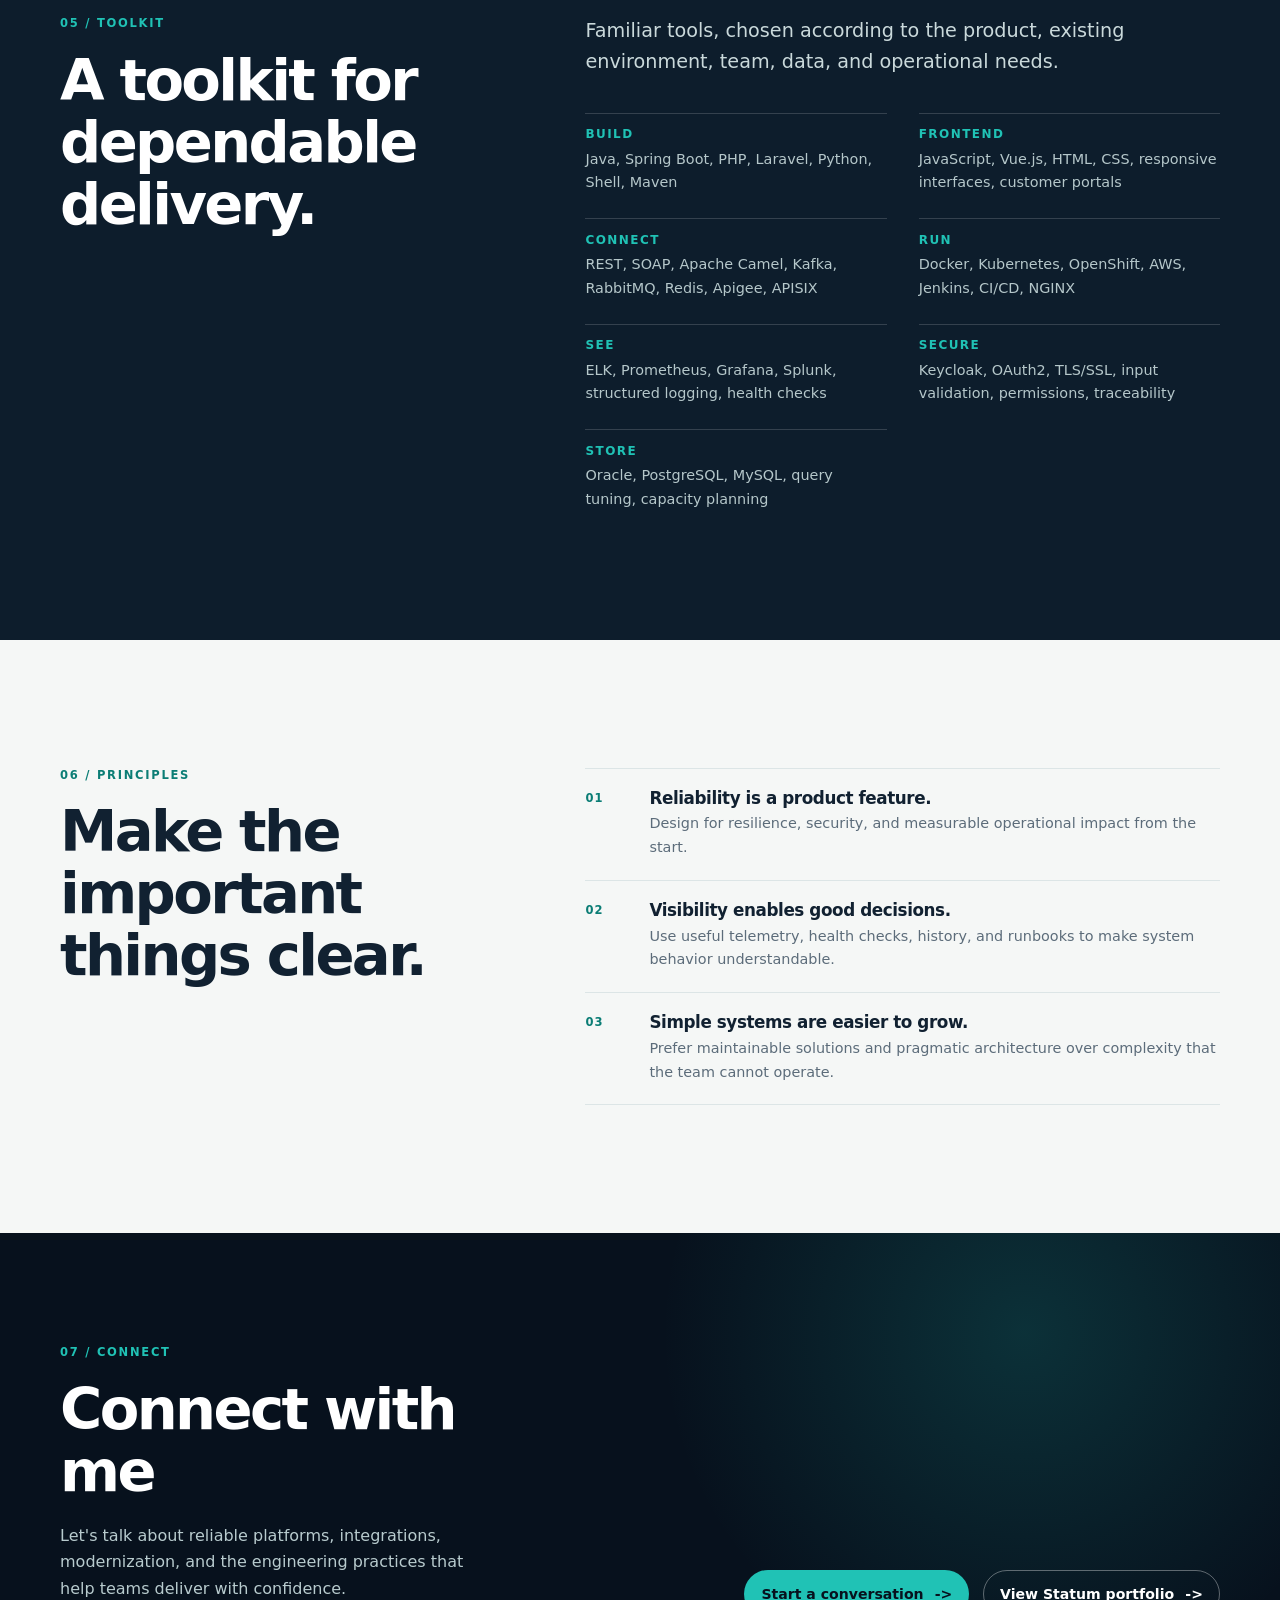
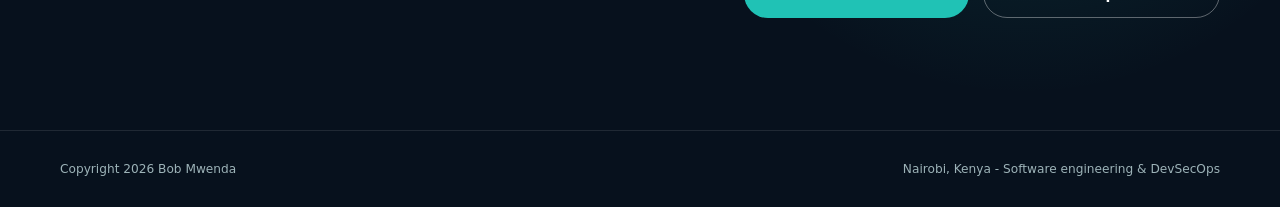
==== commit e0811018: "Refine experience and toolkit presentation" ====
--- a/index.html
+++ b/index.html
@@ -224,9 +224,9 @@
           <div class="section-heading">
             <div>
               <p class="eyebrow">03 / Experience</p>
-              <h2 id="experience-title">Experience across enterprise systems</h2>
-            </div>
-            <p class="section-intro">A concise view of the roles behind the work. The descriptions focus on public responsibilities and contributions without exposing internal systems or client details.</p>
+              <h2 id="experience-title">Professional experience.</h2>
+            </div>
+            <p class="section-intro">My experience spans software development, enterprise integration, and production operations.</p>
           </div>
 
           <div class="experience-list">
@@ -244,6 +244,19 @@
             </article>
 
             <article class="experience-entry">
+              <div class="experience-period">Feb 2017 - Present</div>
+              <div class="experience-body">
+                <p class="experience-company">Statum</p>
+                <h3>Founder and Technical Lead</h3>
+                <ul>
+                  <li>Lead the design and delivery of custom software systems, web platforms, API integrations, cloud solutions, mobile-first applications, and business tools.</li>
+                  <li>Work with clients to understand business processes, define technical scope, and deliver secure, maintainable, operationally ready systems.</li>
+                  <li>Focus on Java Spring Boot, Laravel, M-Pesa and payment integrations, cloud deployments, system modernization, dashboards, and reporting platforms.</li>
+                </ul>
+              </div>
+            </article>
+
+            <article class="experience-entry">
               <div class="experience-period">Oct 2020 - Dec 2021</div>
               <div class="experience-body">
                 <p class="experience-company">Maryland Global Initiatives Corporation</p>
@@ -278,19 +291,6 @@
                   <li>Led integrations with M-Pesa, Airtel Money, Safaricom, Airtel, and Telkom Pretups systems through their APIs.</li>
                   <li>Developed Java and PHP systems on Amazon and DigitalOcean cloud infrastructure with a focus on performance and scalability.</li>
                   <li>Helped implement a payment gateway for merchant, utility, and card payments and introduced source control and version management practices.</li>
-                </ul>
-              </div>
-            </article>
-
-            <article class="experience-entry">
-              <div class="experience-period">Feb 2017 - Present</div>
-              <div class="experience-body">
-                <p class="experience-company">Statum</p>
-                <h3>Founder and Technical Lead</h3>
-                <ul>
-                  <li>Lead the design and delivery of custom software systems, web platforms, API integrations, cloud solutions, mobile-first applications, and business tools.</li>
-                  <li>Work with clients to understand business processes, define technical scope, and deliver secure, maintainable, operationally ready systems.</li>
-                  <li>Focus on Java Spring Boot, Laravel, M-Pesa and payment integrations, cloud deployments, system modernization, dashboards, and reporting platforms.</li>
                 </ul>
               </div>
             </article>
@@ -331,7 +331,7 @@
               <dl class="project-details">
                 <div><dt>My contribution</dt><dd>Led backend and payment integration delivery across initiation, callbacks, validation, status handling, and reconciliation.</dd></div>
                 <div><dt>Engineering challenge</dt><dd>Make asynchronous payment events reliable and traceable across business systems and external payment APIs.</dd></div>
-                <div><dt>Public outcome</dt><dd>Public documentation covers the payment initiation, callback, C2B, status, and reconciliation flow.</dd></div>
+                <div><dt>Public reference</dt><dd>Public documentation covers the payment initiation, callback, C2B, status, and reconciliation flow.</dd></div>
               </dl>
               <div class="tag-row"><span>Java / Spring Boot</span><span>Laravel</span><span>Daraja REST API</span></div>
               <a class="text-link" href="https://docs.statum.co.ke/docs/safaricom-apis" target="_blank" rel="noreferrer">View public documentation <span aria-hidden="true">-&gt;</span></a>
@@ -347,7 +347,7 @@
               <dl class="project-details">
                 <div><dt>My contribution</dt><dd>Designed and delivered integration patterns for mapping, authentication, retries, queues, error handling, and operational logs.</dd></div>
                 <div><dt>Engineering challenge</dt><dd>Keep contracts and failure paths understandable across systems with different data models and availability.</dd></div>
-                <div><dt>Public outcome</dt><dd>The published portfolio describes a reusable integration layer for business systems and third-party APIs.</dd></div>
+                <div><dt>Public reference</dt><dd>The published portfolio describes a reusable integration layer for business systems and third-party APIs.</dd></div>
               </dl>
               <div class="tag-row"><span>Spring Boot</span><span>RabbitMQ</span><span>Redis</span><span>PostgreSQL</span></div>
               <a class="text-link" href="https://statum.co.ke/services/our-portfolio-products#api-ai-automation" target="_blank" rel="noreferrer">View portfolio category <span aria-hidden="true">-&gt;</span></a>
@@ -363,7 +363,7 @@
               <dl class="project-details">
                 <div><dt>My contribution</dt><dd>Contributed to provider routing, OTP workflows, delivery reporting, and webhook handling for transactional messaging.</dd></div>
                 <div><dt>Engineering challenge</dt><dd>Coordinate delivery state across messaging providers while keeping operational feedback useful to the business.</dd></div>
-                <div><dt>Public outcome</dt><dd>Public documentation describes routing, OTP delivery, reporting, and webhook handling for business communication.</dd></div>
+                <div><dt>Public reference</dt><dd>Public documentation describes routing, OTP delivery, reporting, and webhook handling for business communication.</dd></div>
               </dl>
               <div class="tag-row"><span>Java / Spring Boot</span><span>SMPP</span><span>Redis</span></div>
               <a class="text-link" href="https://docs.statum.co.ke/docs/sms" target="_blank" rel="noreferrer">View public documentation <span aria-hidden="true">-&gt;</span></a>
@@ -379,7 +379,7 @@
               <dl class="project-details">
                 <div><dt>My contribution</dt><dd>Led delivery of modular business workflows covering customers, inventory, billing, approvals, reporting, roles, and permissions.</dd></div>
                 <div><dt>Engineering challenge</dt><dd>Turn varied operational rules into clear modules that remain maintainable as the organisation grows.</dd></div>
-                <div><dt>Public outcome</dt><dd>The public portfolio describes a modular operations system organized around how the business works.</dd></div>
+                <div><dt>Public reference</dt><dd>The public portfolio describes a modular operations system organized around how the business works.</dd></div>
               </dl>
               <div class="tag-row"><span>Laravel</span><span>Vue.js</span><span>MySQL</span></div>
               <a class="text-link" href="https://statum.co.ke/services/our-portfolio-products#business-management" target="_blank" rel="noreferrer">View portfolio category <span aria-hidden="true">-&gt;</span></a>
@@ -397,7 +397,7 @@
           <div class="stack-content">
             <p class="lead">Familiar tools, chosen according to the product, existing environment, team, data, and operational needs.</p>
             <div class="stack-groups">
-              <div class="stack-group"><h3>Build</h3><p>Java, Spring Boot, PHP, Laravel, JavaScript, Vue.js, Python, Shell, Maven</p></div>
+              <div class="stack-group"><h3>Build</h3><p>Java, Spring Boot, PHP, Laravel, Python, Shell, Maven</p></div>
               <div class="stack-group"><h3>Frontend</h3><p>JavaScript, Vue.js, HTML, CSS, responsive interfaces, customer portals</p></div>
               <div class="stack-group"><h3>Connect</h3><p>REST, SOAP, Apache Camel, Kafka, RabbitMQ, Redis, Apigee, APISIX</p></div>
               <div class="stack-group"><h3>Run</h3><p>Docker, Kubernetes, OpenShift, AWS, Jenkins, CI/CD, NGINX</p></div>
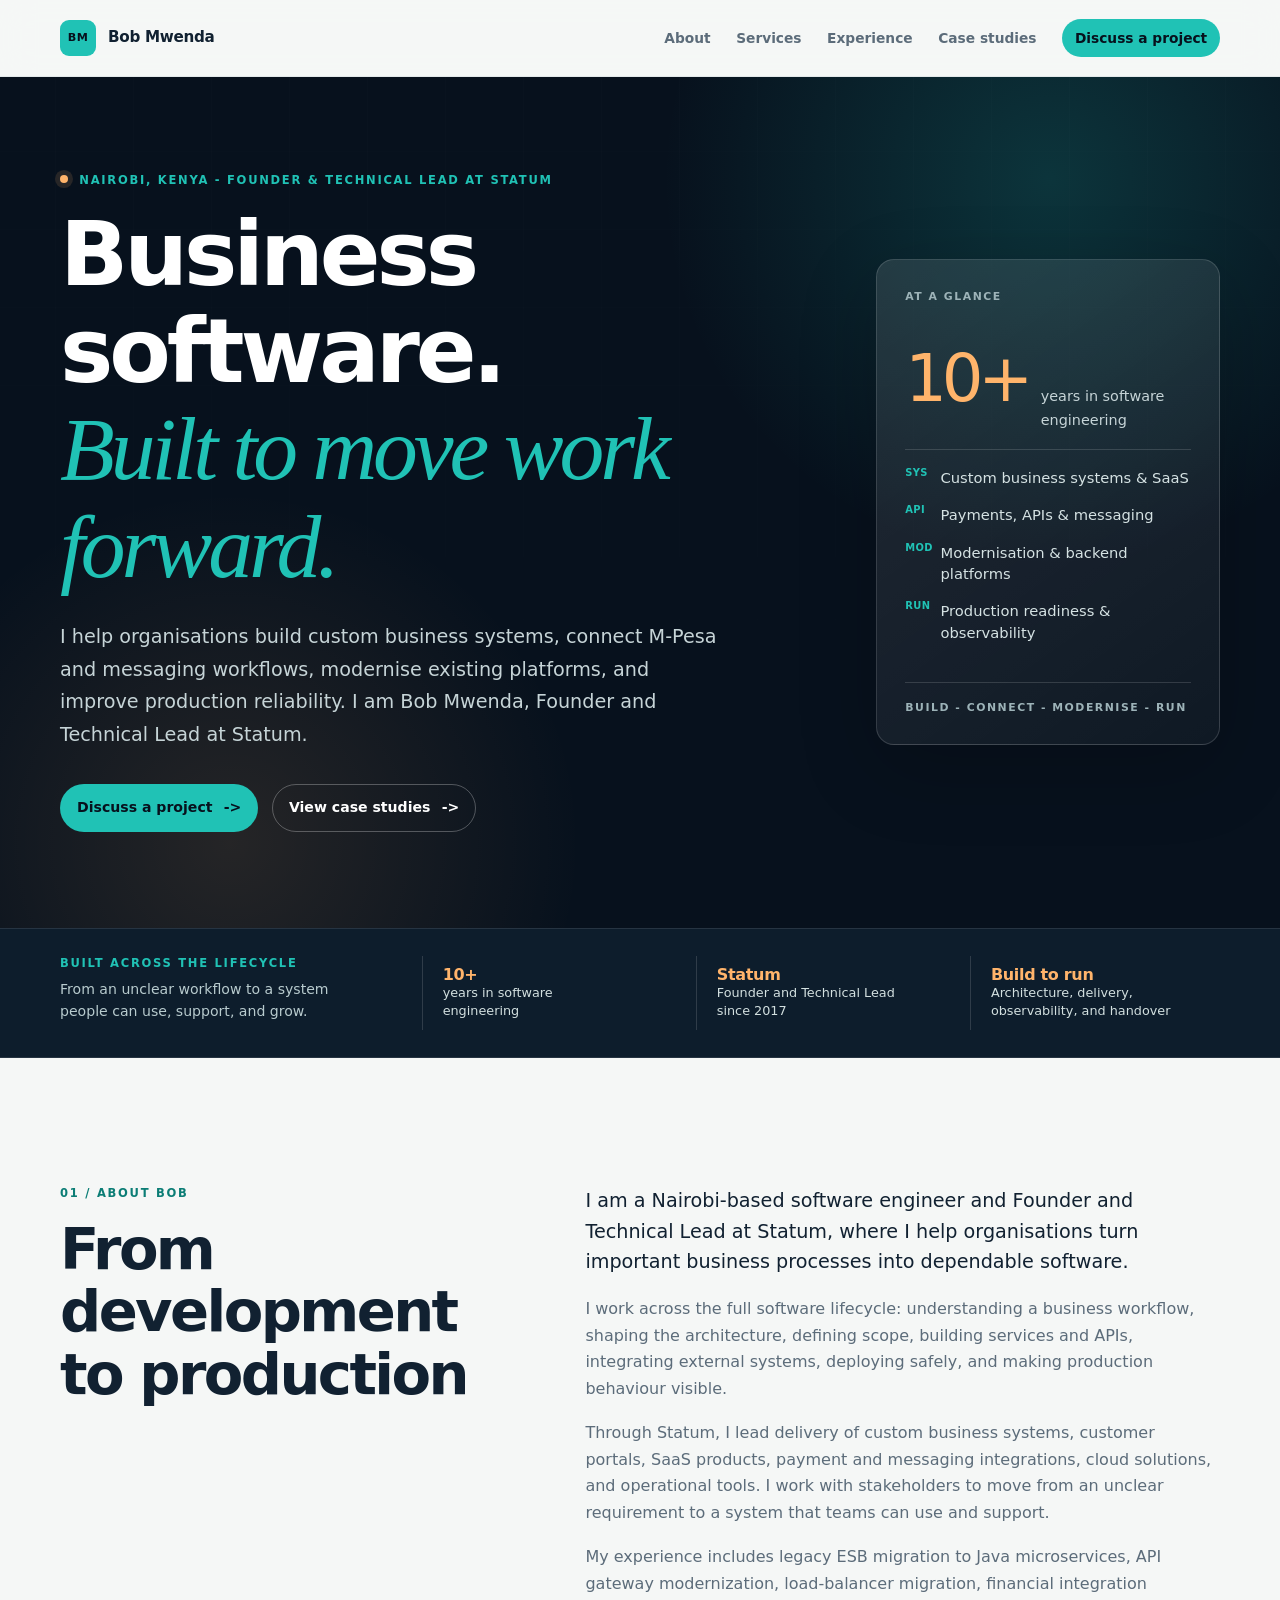
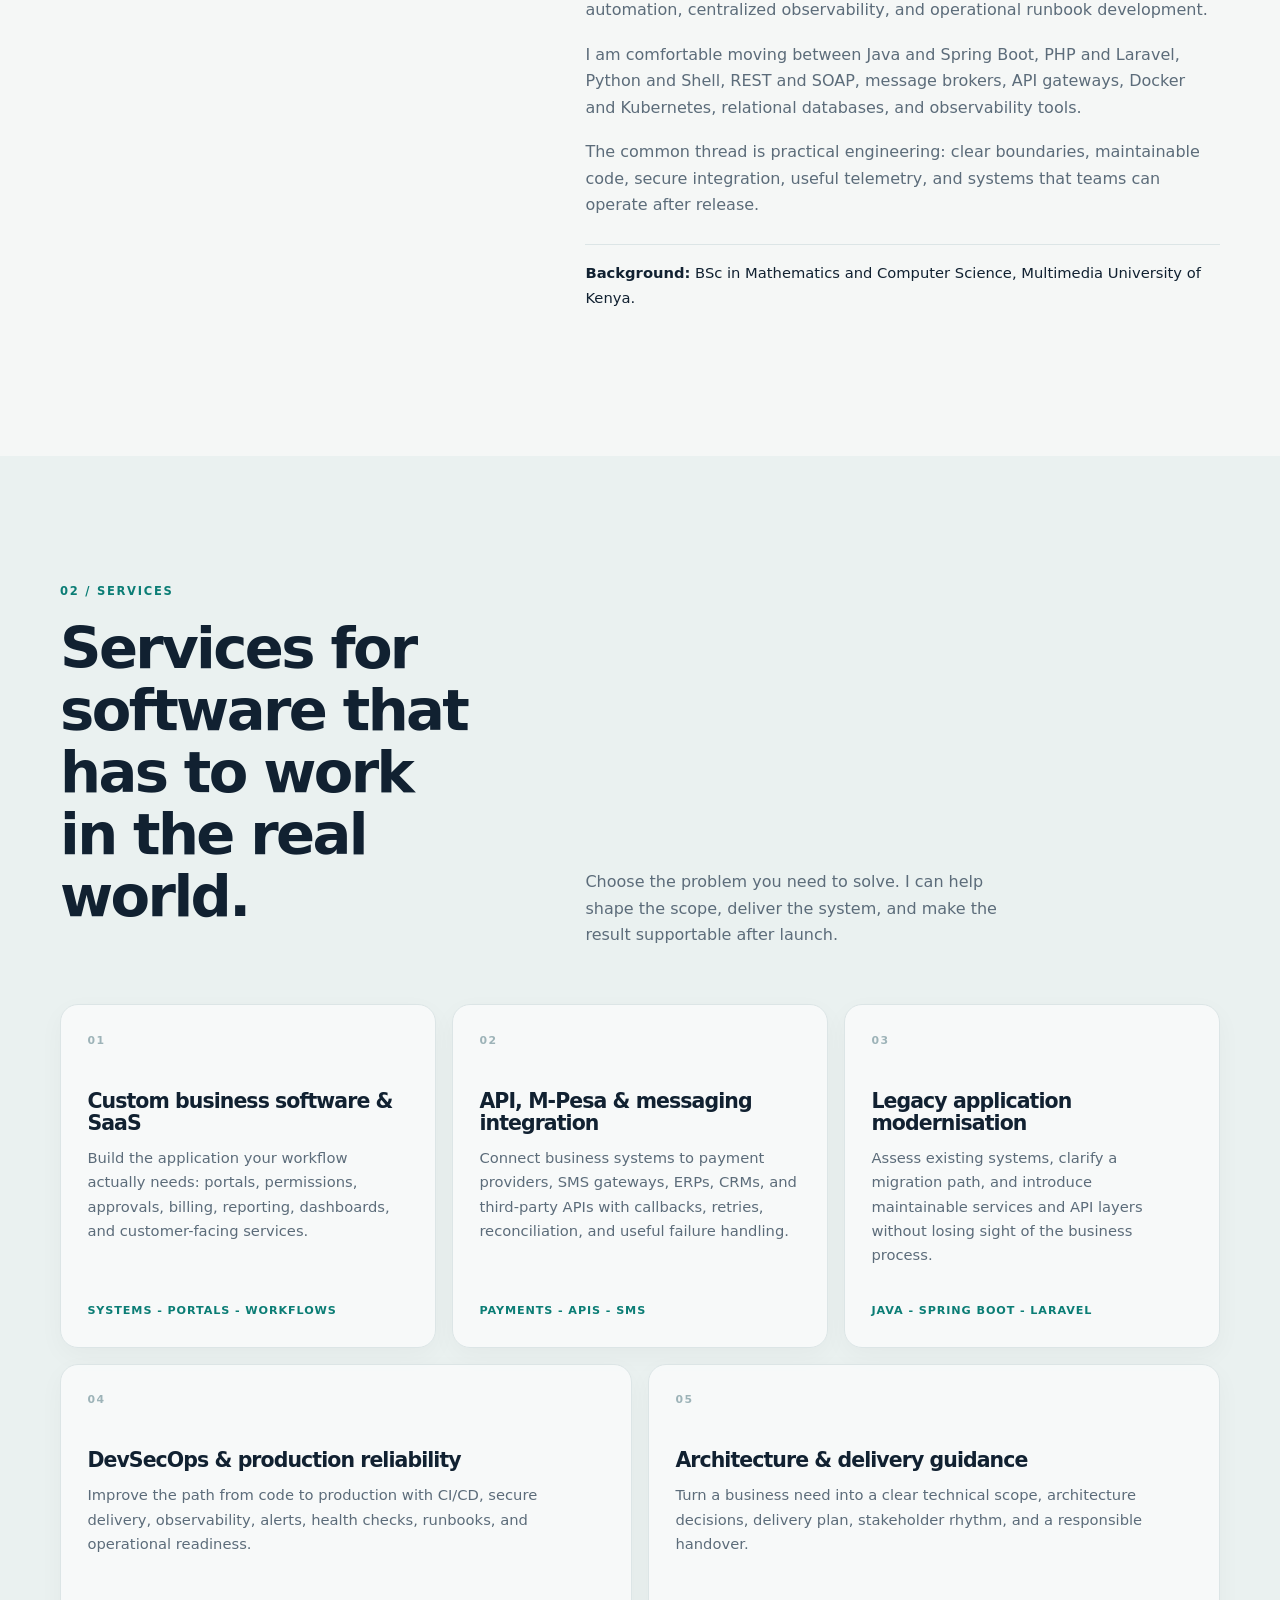
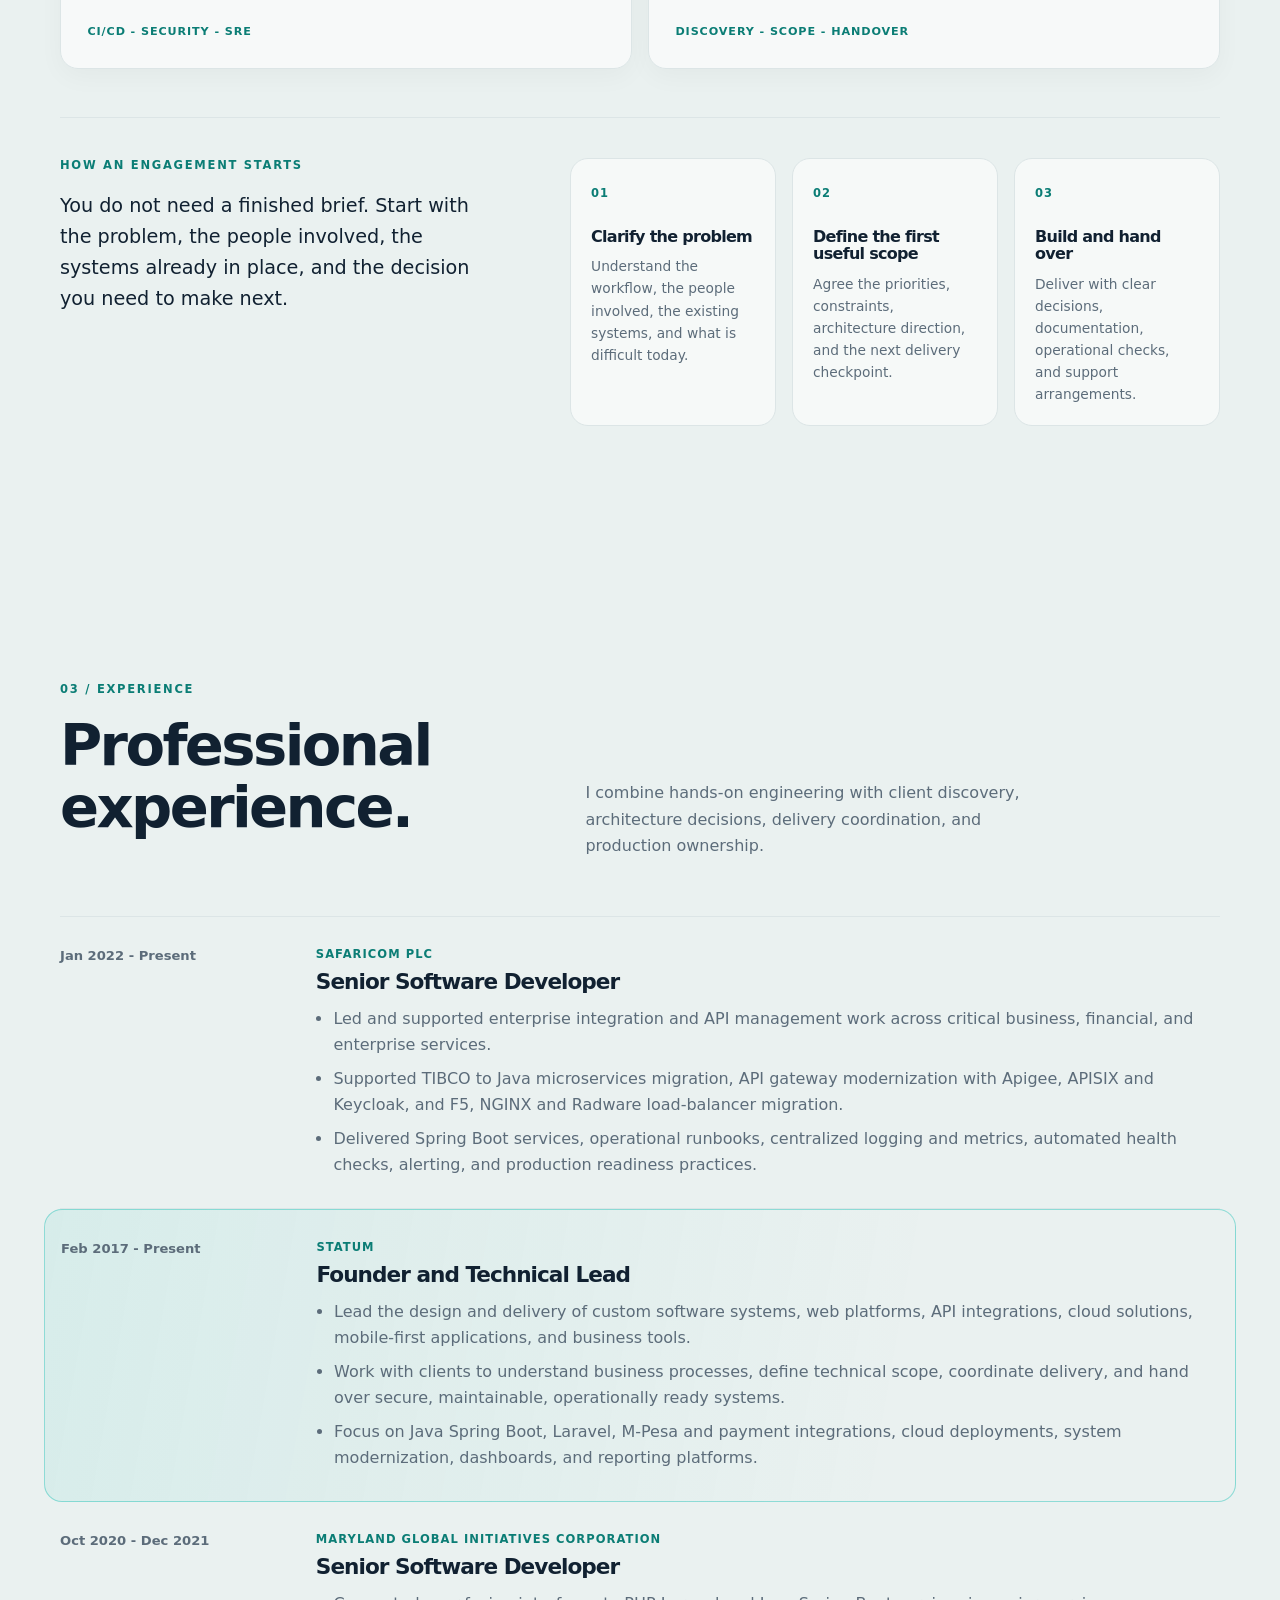
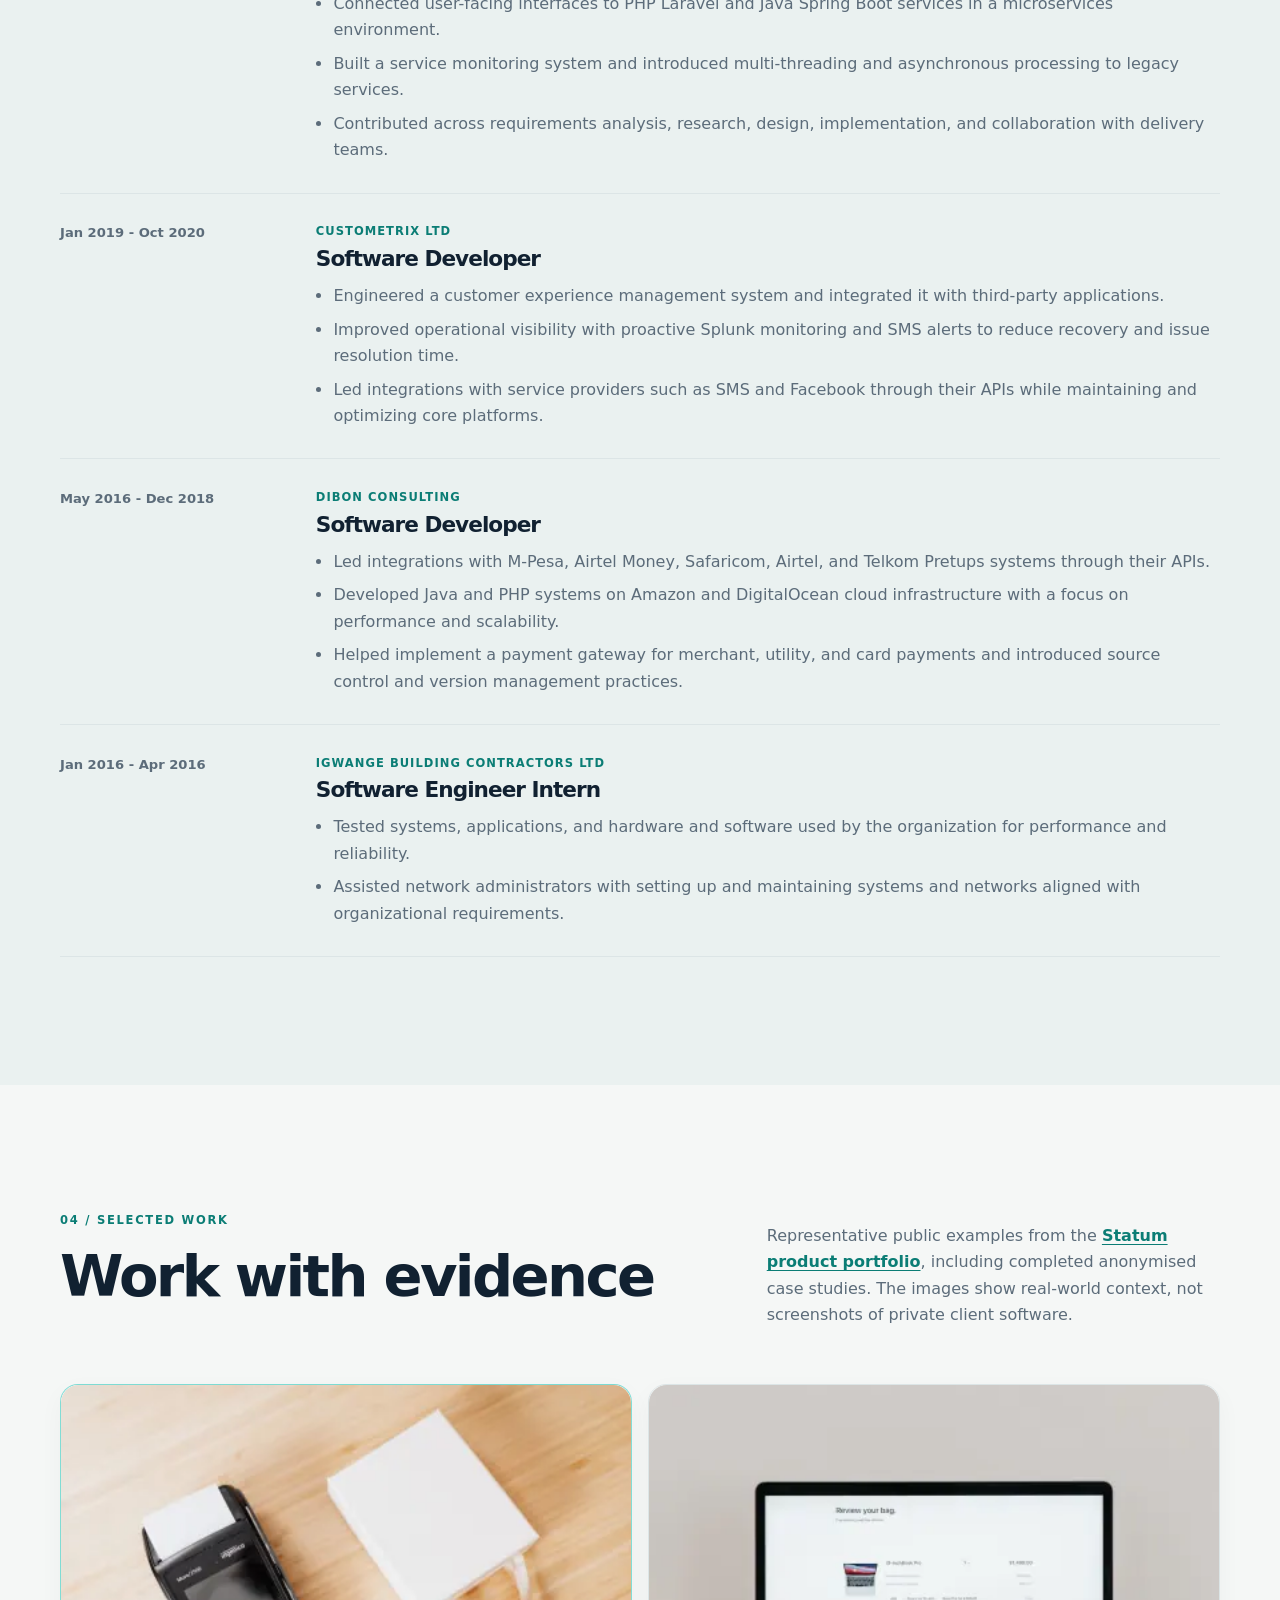
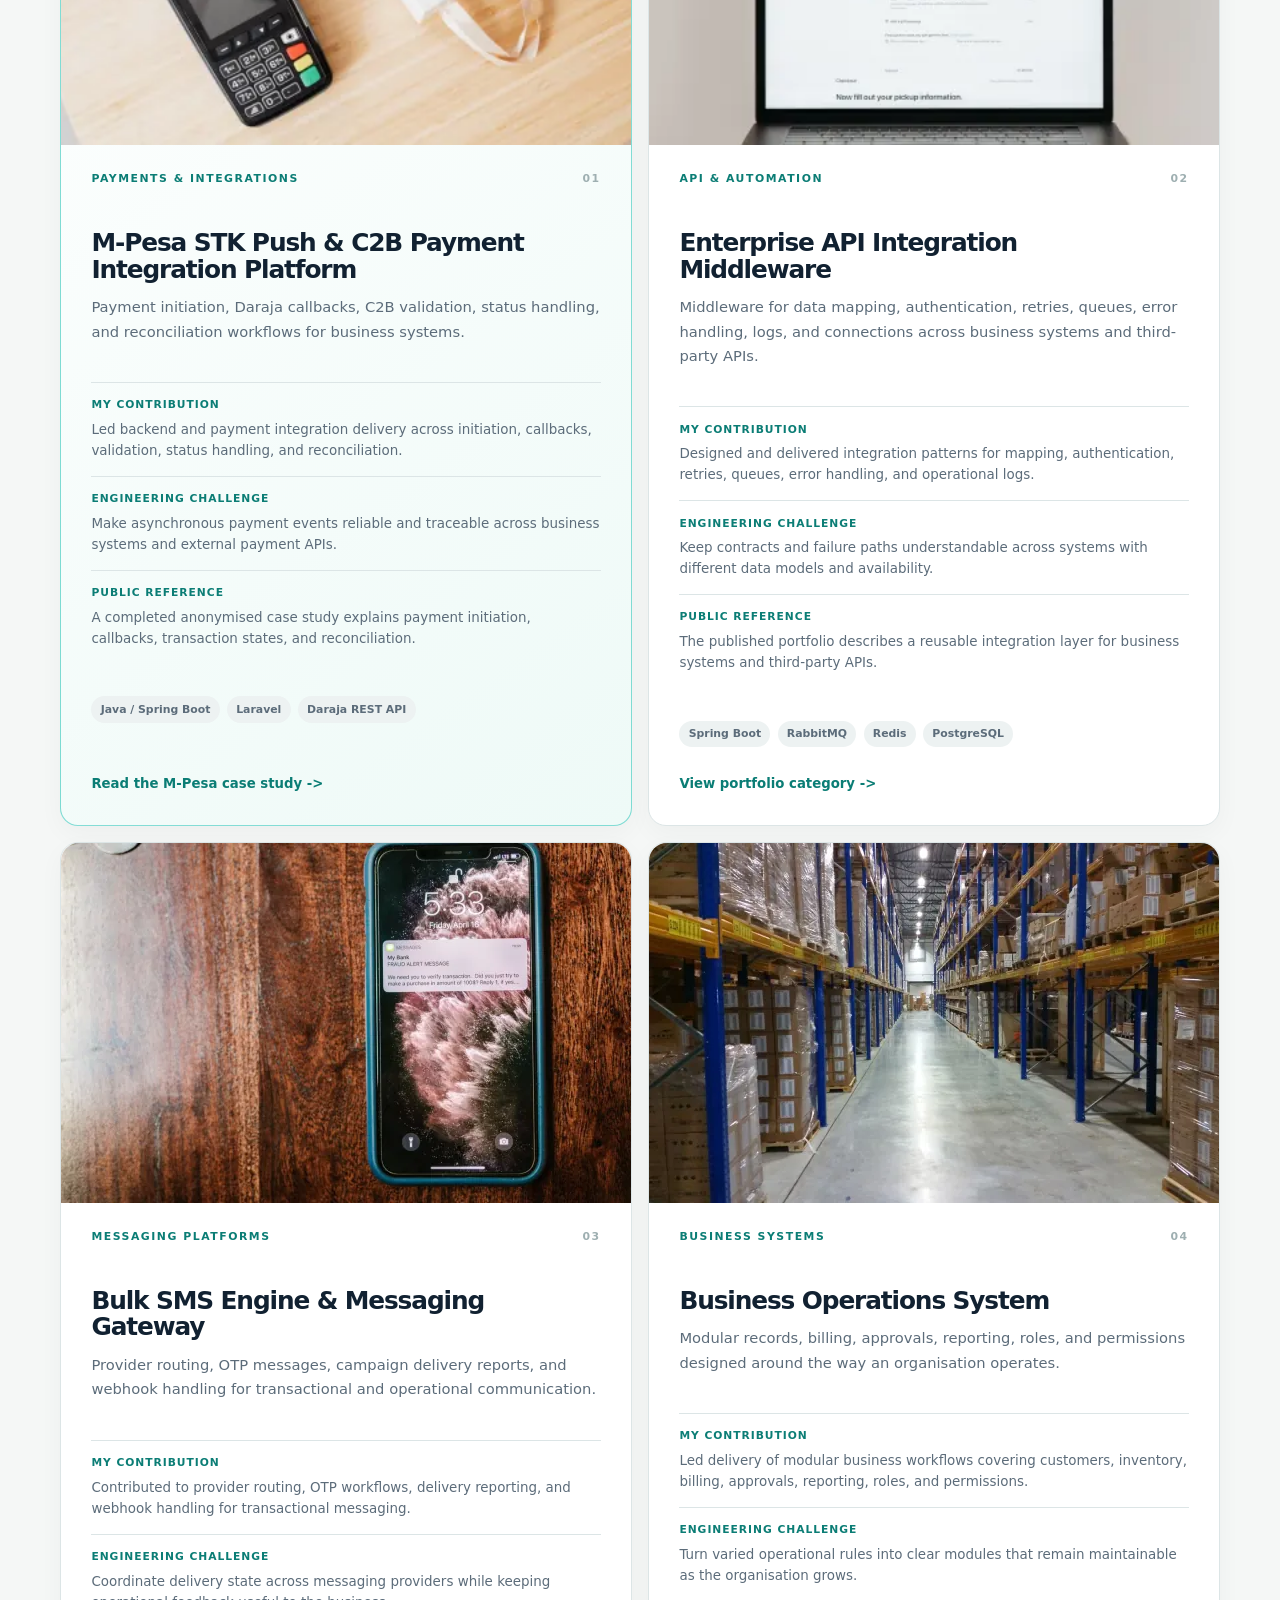
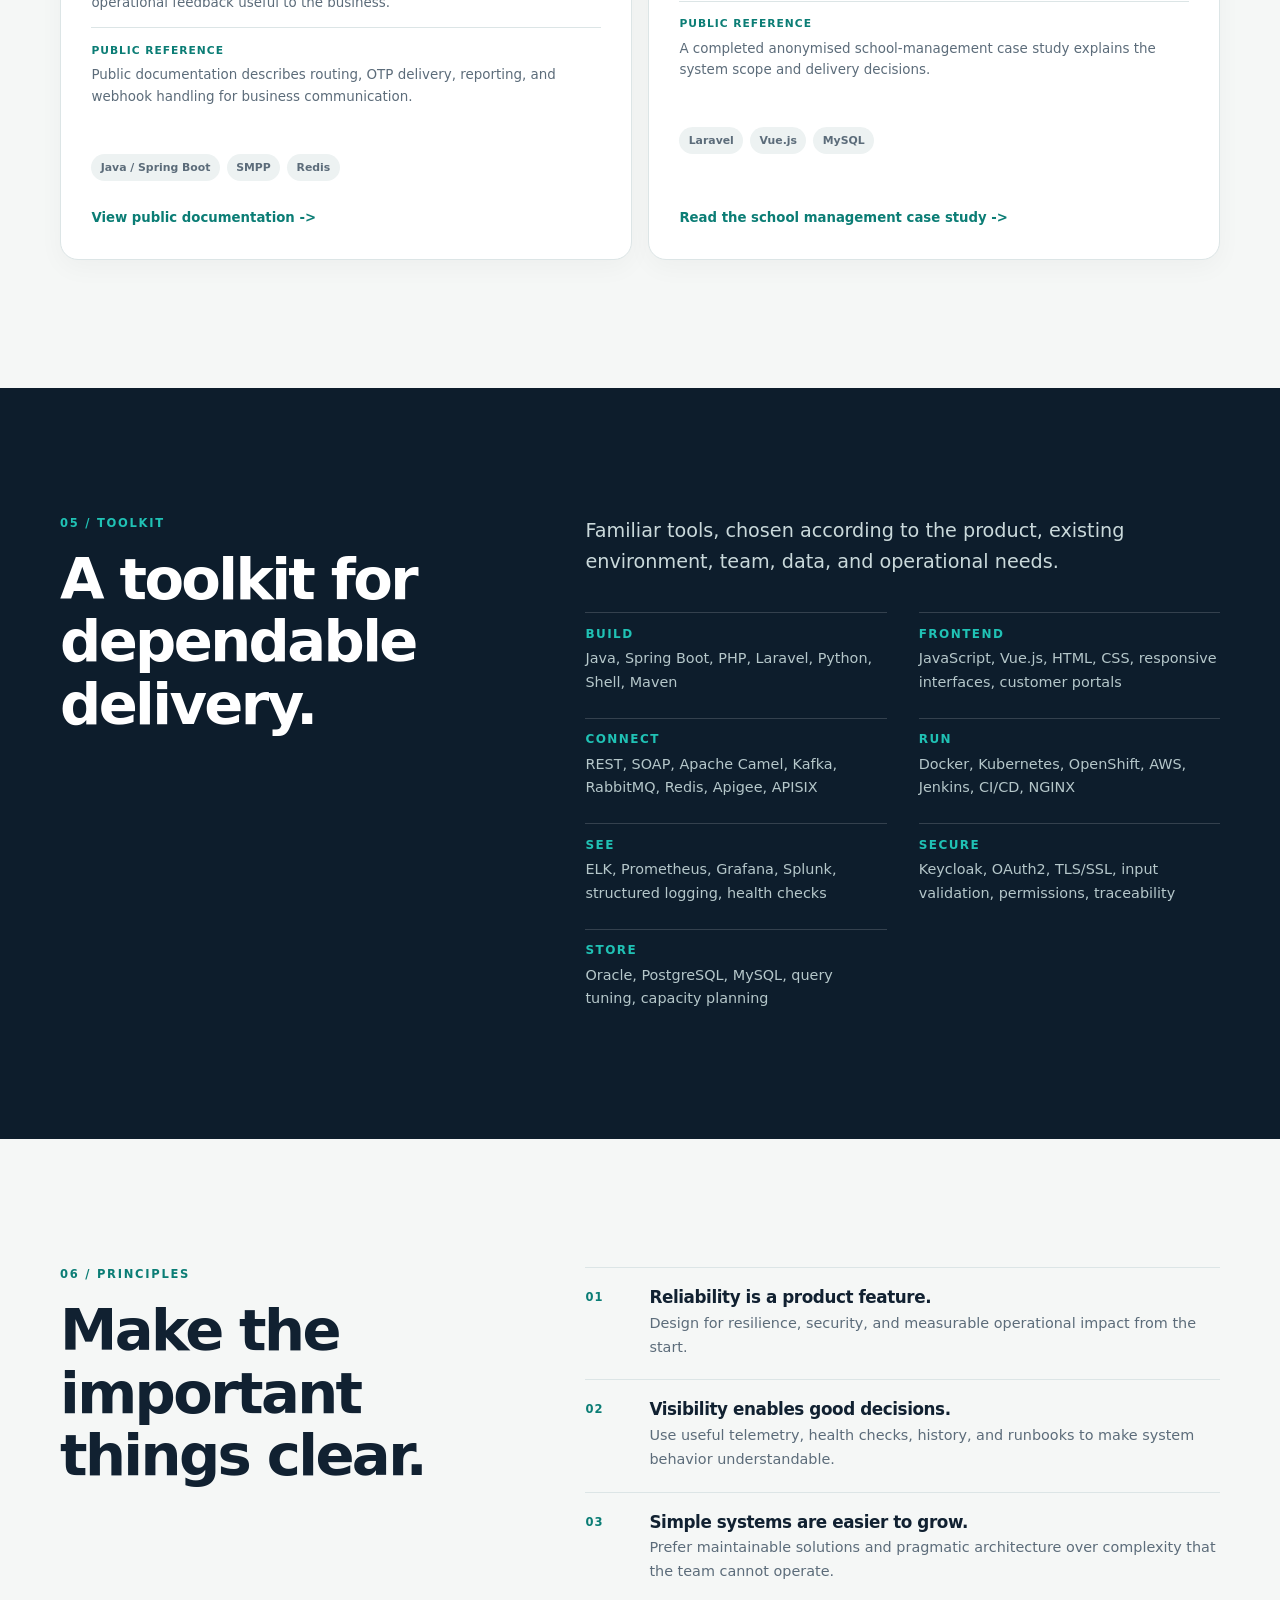
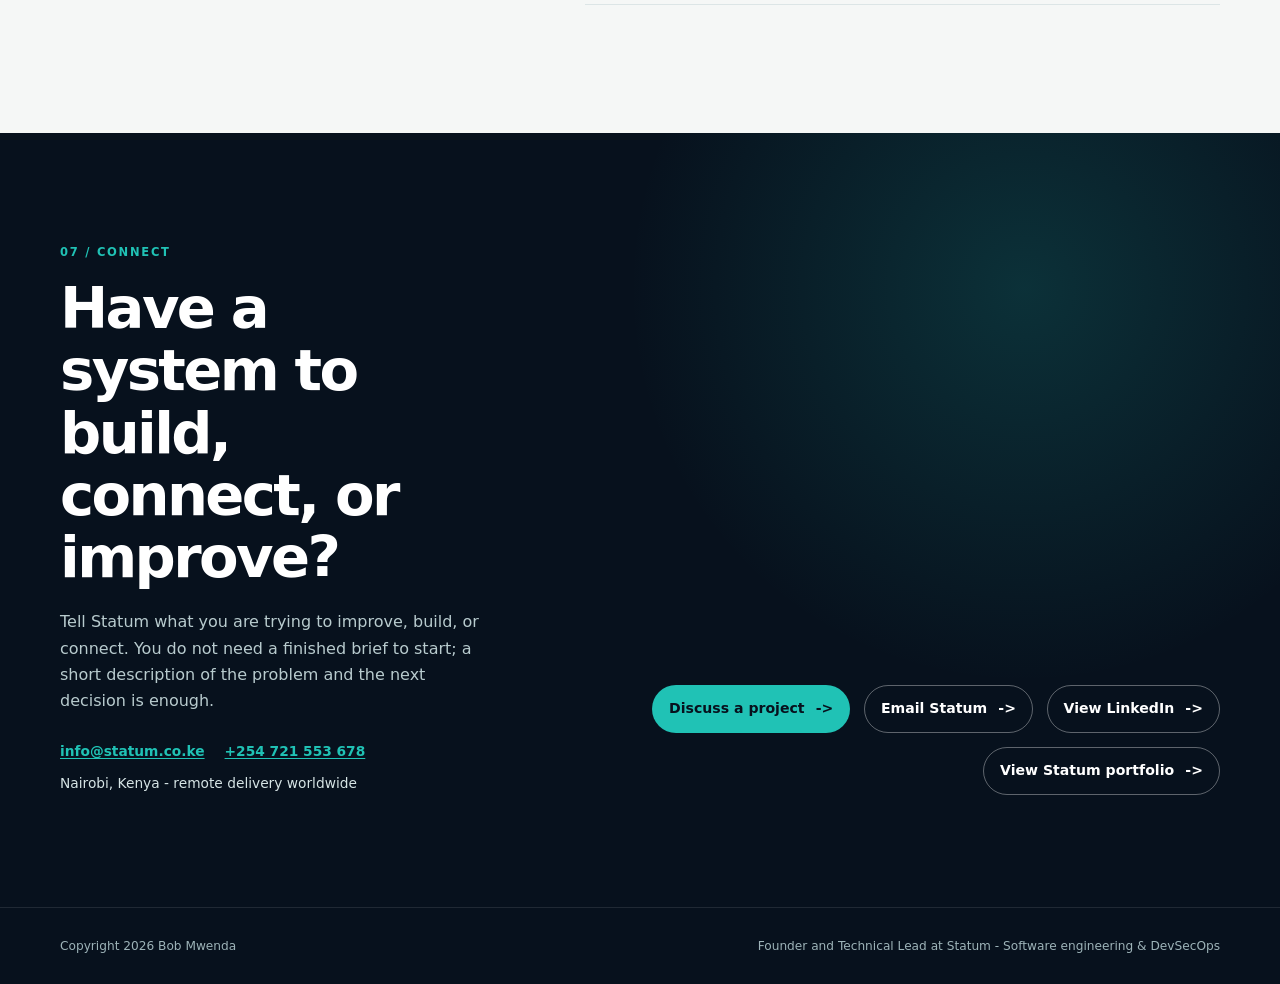
==== commit 81ba0c89: "Improve profile positioning and client conversion" ====
--- a/index.html
+++ b/index.html
@@ -3,27 +3,27 @@
   <head>
     <meta charset="utf-8">
     <meta name="viewport" content="width=device-width, initial-scale=1">
-    <meta name="description" content="Bob Mwenda is a Nairobi-based software engineer focused on enterprise systems, API integrations, cloud platforms, SRE, DevSecOps, and reliable production operations.">
+    <meta name="description" content="Bob Mwenda is Founder and Technical Lead at Statum. He helps organisations build business software, connect payment and messaging systems, modernise platforms, and improve production reliability.">
     <meta name="author" content="Bob Mwenda">
     <meta name="robots" content="index, follow">
     <meta name="google-site-verification" content="IpclkDHm8_kmdSDhS5otDg_ijpWeYTmt6uBN78NU9U4">
     <meta name="theme-color" content="#07111d">
-    <title>Bob Mwenda - Software Engineer, API Integration &amp; DevSecOps</title>
+    <title>Bob Mwenda - Business Software, Integrations &amp; Production Reliability</title>
 
     <meta property="og:type" content="website">
     <meta property="og:site_name" content="Bob Mwenda">
-    <meta property="og:title" content="Bob Mwenda - Software Engineer, API Integration &amp; DevSecOps">
-    <meta property="og:description" content="Nairobi-based software engineer focused on enterprise systems, API integrations, cloud platforms, SRE, and reliable production operations.">
+    <meta property="og:title" content="Bob Mwenda - Business Software, Integrations &amp; Production Reliability">
+    <meta property="og:description" content="Founder and Technical Lead at Statum. Building business software, payment and messaging integrations, modern platforms, and production-ready systems.">
     <meta property="og:url" content="https://sirbobz.github.io/">
-    <meta property="og:image" content="https://sirbobz.github.io/assets/images/mpesa-payments-640.webp">
-    <meta property="og:image:alt" content="M-Pesa payment terminal and printed transaction receipt on a counter">
+    <meta property="og:image" content="https://sirbobz.github.io/assets/images/customer-self-service-portal-640.webp">
+    <meta property="og:image:alt" content="Laptop displaying an online checkout and customer order summary">
     <meta property="og:image:width" content="640">
     <meta property="og:image:height" content="360">
     <meta name="twitter:card" content="summary_large_image">
-    <meta name="twitter:title" content="Bob Mwenda - Software Engineer, API Integration &amp; DevSecOps">
-    <meta name="twitter:description" content="Nairobi-based software engineer focused on enterprise systems, API integrations, cloud platforms, SRE, and reliable production operations.">
-    <meta name="twitter:image" content="https://sirbobz.github.io/assets/images/mpesa-payments-640.webp">
-    <meta name="twitter:image:alt" content="M-Pesa payment terminal and printed transaction receipt on a counter">
+    <meta name="twitter:title" content="Bob Mwenda - Business Software, Integrations &amp; Production Reliability">
+    <meta name="twitter:description" content="Founder and Technical Lead at Statum. Building business software, payment and messaging integrations, modern platforms, and production-ready systems.">
+    <meta name="twitter:image" content="https://sirbobz.github.io/assets/images/customer-self-service-portal-640.webp">
+    <meta name="twitter:image:alt" content="Laptop displaying an online checkout and customer order summary">
     <link rel="canonical" href="https://sirbobz.github.io/">
     <link rel="icon" href="favicon.svg" type="image/svg+xml">
 
@@ -33,12 +33,19 @@
         "@type": "Person",
         "name": "Bob Mwenda",
         "url": "https://sirbobz.github.io/",
-        "jobTitle": "Software Engineer and DevSecOps Professional",
-        "description": "Bob Mwenda is a Nairobi-based software engineer focused on enterprise systems, API integrations, cloud platforms, SRE, DevSecOps, and reliable production operations.",
-        "worksFor": {
-          "@type": "Organization",
-          "name": "Safaricom PLC"
-        },
+        "jobTitle": "Founder and Technical Lead; Software Engineer and DevSecOps Professional",
+        "description": "Bob Mwenda is Founder and Technical Lead at Statum and a Nairobi-based software engineer focused on business systems, API integrations, cloud platforms, and reliable production operations.",
+        "worksFor": [
+          {
+            "@type": "Organization",
+            "name": "Statum Company Ltd",
+            "url": "https://statum.co.ke/"
+          },
+          {
+            "@type": "Organization",
+            "name": "Safaricom PLC"
+          }
+        ],
         "address": {
           "@type": "PostalAddress",
           "addressLocality": "Nairobi",
@@ -64,7 +71,11 @@
           "Site reliability engineering",
           "DevSecOps",
           "Observability",
-          "Secure software delivery"
+          "Secure software delivery",
+          "Custom business software",
+          "SaaS and customer portals",
+          "M-Pesa and messaging integrations",
+          "Technical delivery leadership"
         ]
       }
     </script>
@@ -82,10 +93,10 @@
         </a>
         <nav class="site-nav" aria-label="Primary navigation">
           <a href="#about">About</a>
-          <a href="#focus">Capabilities</a>
+          <a href="#focus">Services</a>
           <a href="#experience">Experience</a>
-          <a href="#work">Selected work</a>
-          <a class="nav-cta" href="#connect">Connect</a>
+          <a href="#work">Case studies</a>
+          <a class="nav-cta" href="#connect">Discuss a project</a>
         </nav>
       </div>
     </header>
@@ -94,26 +105,26 @@
       <section class="hero" id="top" aria-labelledby="hero-title">
         <div class="container hero-grid">
           <div class="hero-copy">
-            <p class="eyebrow"><span class="status-dot" aria-hidden="true"></span> Nairobi, Kenya - Software engineer, API integration &amp; DevSecOps</p>
-            <h1 id="hero-title">Reliable systems.<br><em>Built to move work forward.</em></h1>
-            <p class="hero-lede">I am a software engineer focused on enterprise systems, API integrations, cloud platforms, and reliable production operations. I build and operate the services that keep business-critical work moving.</p>
+            <p class="eyebrow"><span class="status-dot" aria-hidden="true"></span> Nairobi, Kenya - Founder &amp; Technical Lead at Statum</p>
+            <h1 id="hero-title">Business software.<br><em>Built to move work forward.</em></h1>
+            <p class="hero-lede">I help organisations build custom business systems, connect M-Pesa and messaging workflows, modernise existing platforms, and improve production reliability. I am Bob Mwenda, Founder and Technical Lead at Statum.</p>
             <div class="hero-actions">
-              <a class="button button-primary" href="#work">Explore selected work <span aria-hidden="true">-&gt;</span></a>
-              <a class="button button-secondary" href="https://www.linkedin.com/in/bob-mwenda/" target="_blank" rel="noreferrer">Start a conversation <span aria-hidden="true">-&gt;</span></a>
+              <a class="button button-primary" href="https://statum.co.ke/get-in-touch-with-us" target="_blank" rel="noreferrer">Discuss a project <span aria-hidden="true">-&gt;</span></a>
+              <a class="button button-secondary" href="#work">View case studies <span aria-hidden="true">-&gt;</span></a>
             </div>
           </div>
 
           <aside class="profile-panel" aria-label="Engineering profile">
             <div class="panel-kicker">At a glance</div>
-            <div class="profile-stat"><strong>9+</strong><span>years of experience</span></div>
+            <div class="profile-stat"><strong>10+</strong><span>years in software engineering</span></div>
             <div class="profile-rule"></div>
             <ul class="signal-list">
-              <li><span class="signal-icon" aria-hidden="true">API</span><span>Enterprise systems &amp; API ecosystems</span></li>
-              <li><span class="signal-icon" aria-hidden="true">RUN</span><span>Cloud-ready platforms &amp; microservices</span></li>
-              <li><span class="signal-icon" aria-hidden="true">SRE</span><span>SRE, observability &amp; operational readiness</span></li>
-              <li><span class="signal-icon" aria-hidden="true">SEC</span><span>Secure, maintainable engineering</span></li>
+              <li><span class="signal-icon" aria-hidden="true">SYS</span><span>Custom business systems &amp; SaaS</span></li>
+              <li><span class="signal-icon" aria-hidden="true">API</span><span>Payments, APIs &amp; messaging</span></li>
+              <li><span class="signal-icon" aria-hidden="true">MOD</span><span>Modernisation &amp; backend platforms</span></li>
+              <li><span class="signal-icon" aria-hidden="true">RUN</span><span>Production readiness &amp; observability</span></li>
             </ul>
-            <div class="panel-footer">Backend - Integration - Platform</div>
+            <div class="panel-footer">Build - Connect - Modernise - Run</div>
           </aside>
         </div>
         <div class="hero-grid-lines" aria-hidden="true"></div>
@@ -123,19 +134,19 @@
         <div class="container proof-grid">
           <div class="proof-lead">
             <p class="eyebrow eyebrow-light">Built across the lifecycle</p>
-            <p>From payment workflows and API middleware to messaging and business systems.</p>
+            <p>From an unclear workflow to a system people can use, support, and grow.</p>
           </div>
           <div class="proof-item">
-            <strong>9+</strong>
-            <span>years in software engineering and DevSecOps</span>
+            <strong>10+</strong>
+            <span>years in software engineering</span>
           </div>
           <div class="proof-item">
-            <strong>Payments</strong>
-            <span>M-Pesa and C2B integration workflows</span>
+            <strong>Statum</strong>
+            <span>Founder and Technical Lead since 2017</span>
           </div>
           <div class="proof-item">
             <strong>Build to run</strong>
-            <span>Architecture, delivery, observability, and operations</span>
+            <span>Architecture, delivery, observability, and handover</span>
           </div>
         </div>
       </section>
@@ -147,11 +158,13 @@
             <h2 id="about-title">From development to production</h2>
           </div>
           <div class="section-copy">
-            <p class="lead">I am a Nairobi-based software engineer and DevSecOps professional focused on enterprise systems, API integrations, cloud platforms, and reliable production operations.</p>
-            <p>I work across the full software lifecycle: understanding a business workflow, shaping the architecture, building services and APIs, integrating external systems, deploying safely, and making production behavior visible.</p>
+            <p class="lead">I am a Nairobi-based software engineer and Founder and Technical Lead at Statum, where I help organisations turn important business processes into dependable software.</p>
+            <p>I work across the full software lifecycle: understanding a business workflow, shaping the architecture, defining scope, building services and APIs, integrating external systems, deploying safely, and making production behaviour visible.</p>
+            <p>Through Statum, I lead delivery of custom business systems, customer portals, SaaS products, payment and messaging integrations, cloud solutions, and operational tools. I work with stakeholders to move from an unclear requirement to a system that teams can use and support.</p>
             <p>My experience includes legacy ESB migration to Java microservices, API gateway modernization, load-balancer migration, financial integration automation, centralized observability, and operational runbook development.</p>
             <p>I am comfortable moving between Java and Spring Boot, PHP and Laravel, Python and Shell, REST and SOAP, message brokers, API gateways, Docker and Kubernetes, relational databases, and observability tools.</p>
             <p>The common thread is practical engineering: clear boundaries, maintainable code, secure integration, useful telemetry, and systems that teams can operate after release.</p>
+            <p class="education-note"><strong>Background:</strong> BSc in Mathematics and Computer Science, Multimedia University of Kenya.</p>
           </div>
         </div>
       </section>
@@ -160,59 +173,65 @@
         <div class="container">
           <div class="section-heading">
             <div>
-              <p class="eyebrow">02 / Capabilities</p>
-              <h2 id="focus-title">What I can help you build, modernize, and run.</h2>
-            </div>
-            <p class="section-intro">Practical engineering across APIs, backend platforms, production operations, and secure delivery. The goal is software that works in the real environment, not only in development.</p>
+              <p class="eyebrow">02 / Services</p>
+              <h2 id="focus-title">Services for software that has to work in the real world.</h2>
+            </div>
+            <p class="section-intro">Choose the problem you need to solve. I can help shape the scope, deliver the system, and make the result supportable after launch.</p>
           </div>
 
           <div class="focus-grid">
             <article class="focus-card">
               <span class="card-number">01</span>
-              <h3>Enterprise integration</h3>
-              <p>Connect services, legacy systems, payment providers, messaging platforms, and business workflows. I work with API contracts, data mapping, webhooks, authentication, retries, queues, and failure handling.</p>
-              <span class="card-link">APIs - Mapping - Webhooks</span>
+              <h3>Custom business software &amp; SaaS</h3>
+              <p>Build the application your workflow actually needs: portals, permissions, approvals, billing, reporting, dashboards, and customer-facing services.</p>
+              <span class="card-link">Systems - Portals - Workflows</span>
             </article>
             <article class="focus-card">
               <span class="card-number">02</span>
-              <h3>Platform modernization</h3>
-              <p>Modernize legacy platforms into maintainable services and API layers. This includes Java and Spring Boot services, Laravel backends, microservices, deployment patterns, and migration planning.</p>
-              <span class="card-link">Java - Spring Boot - Laravel</span>
+              <h3>API, M-Pesa &amp; messaging integration</h3>
+              <p>Connect business systems to payment providers, SMS gateways, ERPs, CRMs, and third-party APIs with callbacks, retries, reconciliation, and useful failure handling.</p>
+              <span class="card-link">Payments - APIs - SMS</span>
             </article>
             <article class="focus-card">
               <span class="card-number">03</span>
-              <h3>SRE &amp; observability</h3>
-              <p>Make production behavior visible and actionable with structured logs, health checks, metrics, dashboards, alerts, runbooks, and practical operational readiness.</p>
-              <span class="card-link">Logs - Metrics - Runbooks</span>
+              <h3>Legacy application modernisation</h3>
+              <p>Assess existing systems, clarify a migration path, and introduce maintainable services and API layers without losing sight of the business process.</p>
+              <span class="card-link">Java - Spring Boot - Laravel</span>
             </article>
             <article class="focus-card">
               <span class="card-number">04</span>
-              <h3>Secure automation</h3>
-              <p>Build secure delivery and integration workflows with OAuth2, Keycloak, TLS and SSL, permissions, validation, CI and CD, Docker, Kubernetes, and controlled releases.</p>
-              <span class="card-link">OAuth2 - CI/CD - DevSecOps</span>
+              <h3>DevSecOps &amp; production reliability</h3>
+              <p>Improve the path from code to production with CI/CD, secure delivery, observability, alerts, health checks, runbooks, and operational readiness.</p>
+              <span class="card-link">CI/CD - Security - SRE</span>
+            </article>
+            <article class="focus-card">
+              <span class="card-number">05</span>
+              <h3>Architecture &amp; delivery guidance</h3>
+              <p>Turn a business need into a clear technical scope, architecture decisions, delivery plan, stakeholder rhythm, and a responsible handover.</p>
+              <span class="card-link">Discovery - Scope - Handover</span>
             </article>
           </div>
 
           <div class="capability-summary">
             <div>
-              <p class="eyebrow">How the capabilities connect</p>
-              <p class="lead">The value is not just writing code. It is making the boundary between systems clear, the failure paths visible, and the service operable after release.</p>
+              <p class="eyebrow">How an engagement starts</p>
+              <p class="lead">You do not need a finished brief. Start with the problem, the people involved, the systems already in place, and the decision you need to make next.</p>
             </div>
             <div class="capability-practice-grid">
               <article class="capability-practice">
                 <span>01</span>
-                <h3>Understand the workflow</h3>
-                <p>Start with the business process, its hand-offs, its constraints, and the failure states that matter.</p>
+                <h3>Clarify the problem</h3>
+                <p>Understand the workflow, the people involved, the existing systems, and what is difficult today.</p>
               </article>
               <article class="capability-practice">
                 <span>02</span>
-                <h3>Build the boundary</h3>
-                <p>Choose service boundaries, contracts, queues, and controls that keep integrations understandable.</p>
+                <h3>Define the first useful scope</h3>
+                <p>Agree the priorities, constraints, architecture direction, and the next delivery checkpoint.</p>
               </article>
               <article class="capability-practice">
                 <span>03</span>
-                <h3>Make it operable</h3>
-                <p>Add logs, health checks, metrics, alerts, and runbooks so teams can support the system in production.</p>
+                <h3>Build and hand over</h3>
+                <p>Deliver with clear decisions, documentation, operational checks, and support arrangements.</p>
               </article>
             </div>
           </div>
@@ -226,7 +245,7 @@
               <p class="eyebrow">03 / Experience</p>
               <h2 id="experience-title">Professional experience.</h2>
             </div>
-            <p class="section-intro">My experience spans software development, enterprise integration, and production operations.</p>
+            <p class="section-intro">I combine hands-on engineering with client discovery, architecture decisions, delivery coordination, and production ownership.</p>
           </div>
 
           <div class="experience-list">
@@ -243,14 +262,14 @@
               </div>
             </article>
 
-            <article class="experience-entry">
+            <article class="experience-entry experience-entry-featured">
               <div class="experience-period">Feb 2017 - Present</div>
               <div class="experience-body">
                 <p class="experience-company">Statum</p>
                 <h3>Founder and Technical Lead</h3>
                 <ul>
                   <li>Lead the design and delivery of custom software systems, web platforms, API integrations, cloud solutions, mobile-first applications, and business tools.</li>
-                  <li>Work with clients to understand business processes, define technical scope, and deliver secure, maintainable, operationally ready systems.</li>
+                  <li>Work with clients to understand business processes, define technical scope, coordinate delivery, and hand over secure, maintainable, operationally ready systems.</li>
                   <li>Focus on Java Spring Boot, Laravel, M-Pesa and payment integrations, cloud deployments, system modernization, dashboards, and reporting platforms.</li>
                 </ul>
               </div>
@@ -315,9 +334,9 @@
           <div class="section-heading work-heading">
             <div>
               <p class="eyebrow">04 / Selected work</p>
-              <h2 id="work-title">Selected projects</h2>
-            </div>
-            <p class="section-intro">Representative public examples from the <a href="https://statum.co.ke/services/our-portfolio-products" target="_blank" rel="noreferrer">Statum product portfolio</a>. The images show real-world context, not screenshots of private client software. Some client systems are delivered privately.</p>
+              <h2 id="work-title">Work with evidence</h2>
+            </div>
+            <p class="section-intro">Representative public examples from the <a href="https://statum.co.ke/services/our-portfolio-products" target="_blank" rel="noreferrer">Statum product portfolio</a>, including completed anonymised case studies. The images show real-world context, not screenshots of private client software.</p>
           </div>
 
           <div class="work-grid">
@@ -331,10 +350,10 @@
               <dl class="project-details">
                 <div><dt>My contribution</dt><dd>Led backend and payment integration delivery across initiation, callbacks, validation, status handling, and reconciliation.</dd></div>
                 <div><dt>Engineering challenge</dt><dd>Make asynchronous payment events reliable and traceable across business systems and external payment APIs.</dd></div>
-                <div><dt>Public reference</dt><dd>Public documentation covers the payment initiation, callback, C2B, status, and reconciliation flow.</dd></div>
+                <div><dt>Public reference</dt><dd>A completed anonymised case study explains payment initiation, callbacks, transaction states, and reconciliation.</dd></div>
               </dl>
               <div class="tag-row"><span>Java / Spring Boot</span><span>Laravel</span><span>Daraja REST API</span></div>
-              <a class="text-link" href="https://docs.statum.co.ke/docs/safaricom-apis" target="_blank" rel="noreferrer">View public documentation <span aria-hidden="true">-&gt;</span></a>
+              <a class="text-link" href="https://statum.co.ke/case-studies/mpesa-payment-integration" target="_blank" rel="noreferrer">Read the M-Pesa case study <span aria-hidden="true">-&gt;</span></a>
             </article>
 
             <article class="work-card">
@@ -374,15 +393,15 @@
                 <img src="assets/images/business-erp-inventory-640.webp" srcset="assets/images/business-erp-inventory-480.webp 480w, assets/images/business-erp-inventory-640.webp 640w" sizes="(max-width: 640px) calc(100vw - 2rem), (max-width: 980px) calc(50vw - 2rem), 560px" width="640" height="360" loading="lazy" decoding="async" alt="Rows of boxed inventory on shelving in a warehouse">
               </div>
               <div class="work-card-top"><span class="work-type">Business systems</span><span class="work-index">04</span></div>
-              <h3>Custom ERP &amp; Business Operations System</h3>
-              <p>Modular customer, inventory, billing, approvals, reporting, roles, and permissions designed around the way an organisation operates.</p>
+              <h3>Business Operations System</h3>
+              <p>Modular records, billing, approvals, reporting, roles, and permissions designed around the way an organisation operates.</p>
               <dl class="project-details">
                 <div><dt>My contribution</dt><dd>Led delivery of modular business workflows covering customers, inventory, billing, approvals, reporting, roles, and permissions.</dd></div>
                 <div><dt>Engineering challenge</dt><dd>Turn varied operational rules into clear modules that remain maintainable as the organisation grows.</dd></div>
-                <div><dt>Public reference</dt><dd>The public portfolio describes a modular operations system organized around how the business works.</dd></div>
+                <div><dt>Public reference</dt><dd>A completed anonymised school-management case study explains the system scope and delivery decisions.</dd></div>
               </dl>
               <div class="tag-row"><span>Laravel</span><span>Vue.js</span><span>MySQL</span></div>
-              <a class="text-link" href="https://statum.co.ke/services/our-portfolio-products#business-management" target="_blank" rel="noreferrer">View portfolio category <span aria-hidden="true">-&gt;</span></a>
+              <a class="text-link" href="https://statum.co.ke/case-studies/school-management-system" target="_blank" rel="noreferrer">Read the school management case study <span aria-hidden="true">-&gt;</span></a>
             </article>
           </div>
         </div>
@@ -427,11 +446,18 @@
         <div class="container connect-inner">
           <div>
             <p class="eyebrow eyebrow-light">07 / Connect</p>
-            <h2 id="connect-title">Connect with me</h2>
-            <p>Let's talk about reliable platforms, integrations, modernization, and the engineering practices that help teams deliver with confidence.</p>
+            <h2 id="connect-title">Have a system to build, connect, or improve?</h2>
+            <p>Tell Statum what you are trying to improve, build, or connect. You do not need a finished brief to start; a short description of the problem and the next decision is enough.</p>
+            <div class="contact-details" aria-label="Statum contact details">
+              <a href="mailto:info@statum.co.ke">info@statum.co.ke</a>
+              <a href="tel:+254721553678">+254 721 553 678</a>
+              <span>Nairobi, Kenya - remote delivery worldwide</span>
+            </div>
           </div>
           <div class="connect-actions">
-            <a class="button button-light" href="https://www.linkedin.com/in/bob-mwenda/" target="_blank" rel="noreferrer">Start a conversation <span aria-hidden="true">-&gt;</span></a>
+            <a class="button button-light" href="https://statum.co.ke/get-in-touch-with-us" target="_blank" rel="noreferrer">Discuss a project <span aria-hidden="true">-&gt;</span></a>
+            <a class="button button-outline-light" href="mailto:info@statum.co.ke">Email Statum <span aria-hidden="true">-&gt;</span></a>
+            <a class="button button-outline-light" href="https://www.linkedin.com/in/bob-mwenda/" target="_blank" rel="noreferrer">View LinkedIn <span aria-hidden="true">-&gt;</span></a>
             <a class="button button-outline-light" href="https://statum.co.ke/services/our-portfolio-products" target="_blank" rel="noreferrer">View Statum portfolio <span aria-hidden="true">-&gt;</span></a>
           </div>
         </div>
@@ -441,7 +467,7 @@
     <footer class="site-footer">
       <div class="container footer-shell">
         <p>Copyright <span id="year">2026</span> Bob Mwenda</p>
-        <p>Nairobi, Kenya - Software engineering &amp; DevSecOps</p>
+        <p>Founder and Technical Lead at Statum - Software engineering &amp; DevSecOps</p>
       </div>
     </footer>
 
--- a/styles.css
+++ b/styles.css
@@ -466,6 +466,14 @@
   margin-bottom: 1.15rem;
 }
 
+.education-note {
+  margin-top: 1.6rem;
+  padding-top: 1rem;
+  border-top: 1px solid var(--line);
+  color: var(--ink);
+  font-size: 0.92rem;
+}
+
 .lead {
   color: var(--ink);
   font-size: 1.2rem;
@@ -486,7 +494,7 @@
 .focus-grid,
 .work-grid {
   display: grid;
-  grid-template-columns: repeat(4, minmax(0, 1fr));
+  grid-template-columns: repeat(6, minmax(0, 1fr));
   gap: 1rem;
 }
 
@@ -501,8 +509,13 @@
 
 .focus-card {
   display: flex;
+  grid-column: span 2;
   min-height: 305px;
   flex-direction: column;
+}
+
+.focus-card:nth-child(n + 4) {
+  grid-column: span 3;
 }
 
 .focus-card h3 {
@@ -571,6 +584,15 @@
   gap: clamp(1.5rem, 5vw, 5rem);
   padding: 1.8rem 0;
   border-bottom: 1px solid var(--line);
+}
+
+.experience-entry-featured {
+  margin: 0 -1rem;
+  padding-right: 1rem;
+  padding-left: 1rem;
+  border: 1px solid rgba(32, 194, 181, 0.45);
+  background: linear-gradient(100deg, rgba(32, 194, 181, 0.09), transparent 72%);
+  border-radius: var(--radius);
 }
 
 .experience-period {
@@ -828,6 +850,20 @@
 .connect-inner p:not(.eyebrow) {
   max-width: 600px;
   color: #b8cbce;
+}
+
+.contact-details {
+  display: flex;
+  flex-wrap: wrap;
+  gap: 0.55rem 1.25rem;
+  margin-top: 1.6rem;
+  color: #d6e4e5;
+  font-size: 0.86rem;
+}
+
+.contact-details a {
+  color: var(--teal);
+  font-weight: 750;
 }
 
 .connect-actions {
@@ -902,6 +938,11 @@
     grid-template-columns: repeat(2, minmax(0, 1fr));
   }
 
+  .focus-card,
+  .focus-card:nth-child(n + 4) {
+    grid-column: span 1;
+  }
+
   .experience-entry {
     grid-template-columns: 1fr;
     gap: 0.75rem;
@@ -984,6 +1025,11 @@
   .stack-groups,
   .capability-practice-grid {
     grid-template-columns: 1fr;
+  }
+
+  .focus-card,
+  .focus-card:nth-child(n + 4) {
+    grid-column: span 1;
   }
 
   .focus-card,
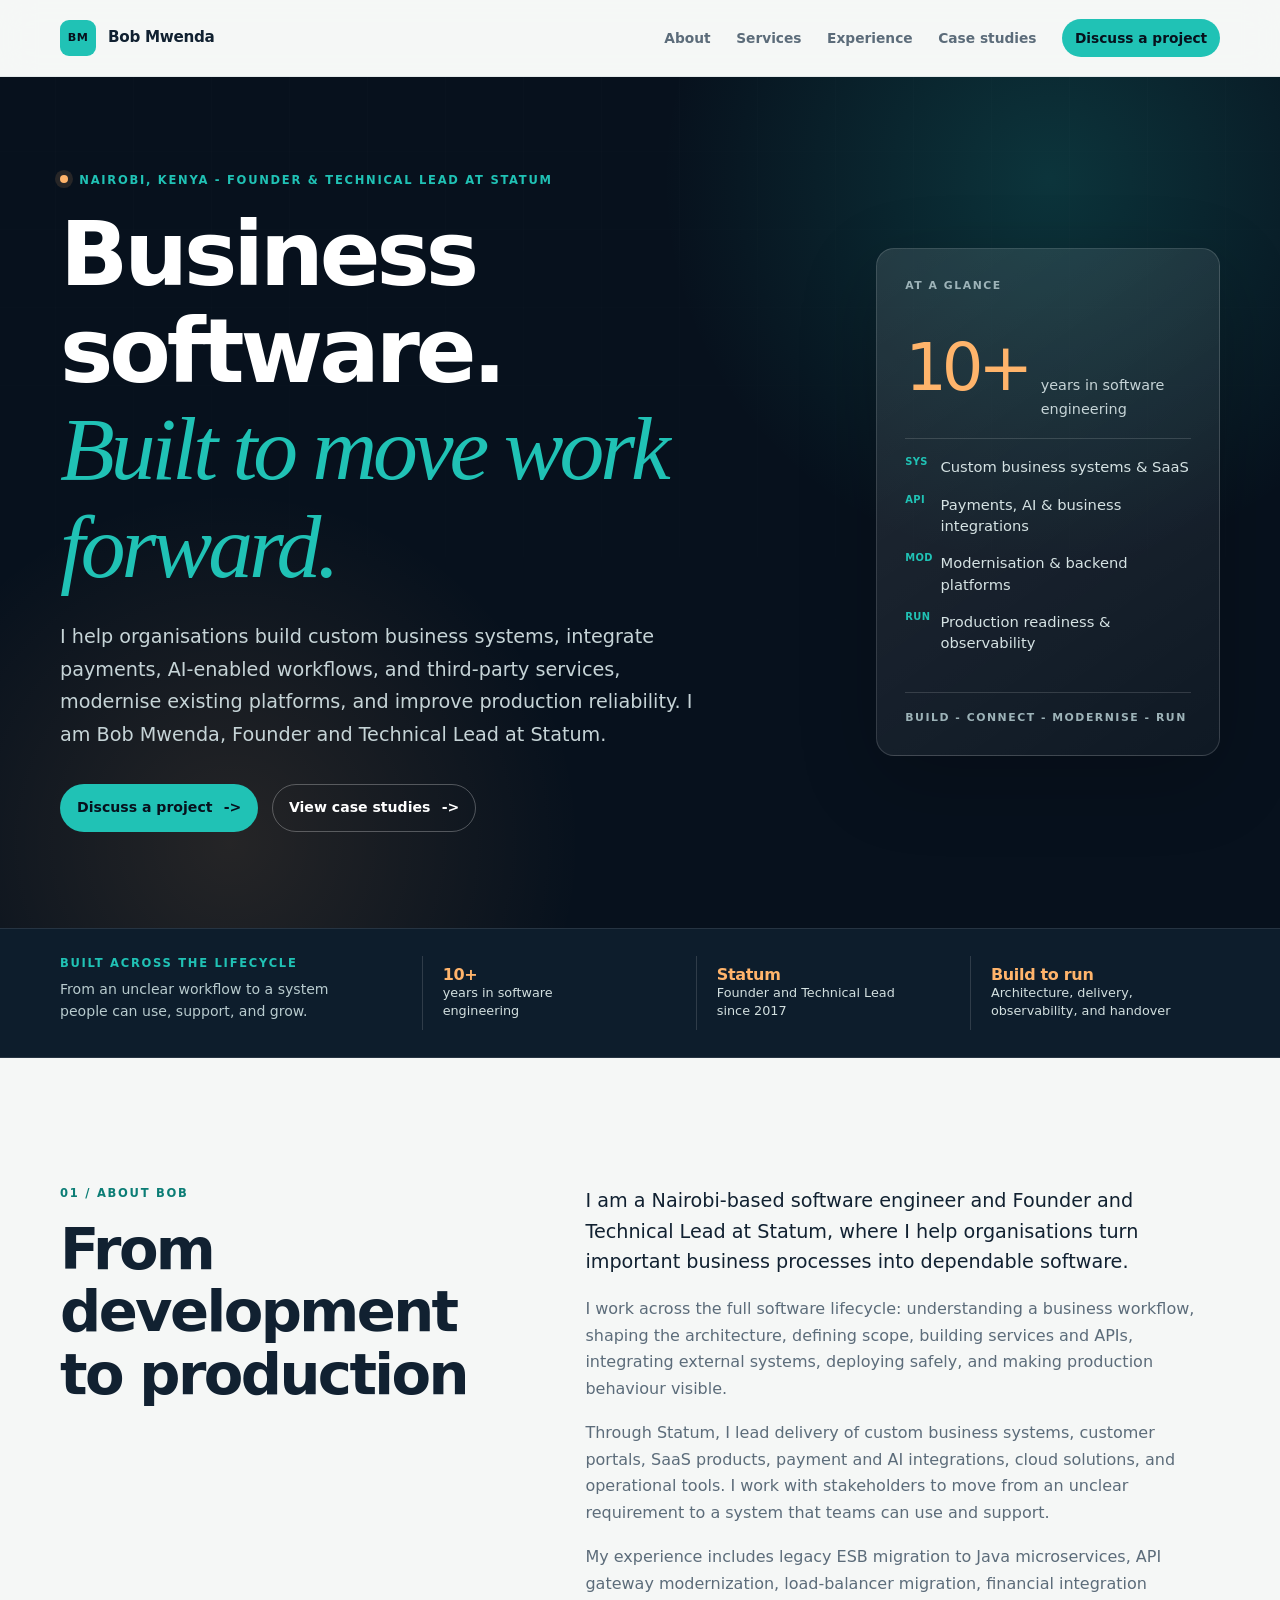
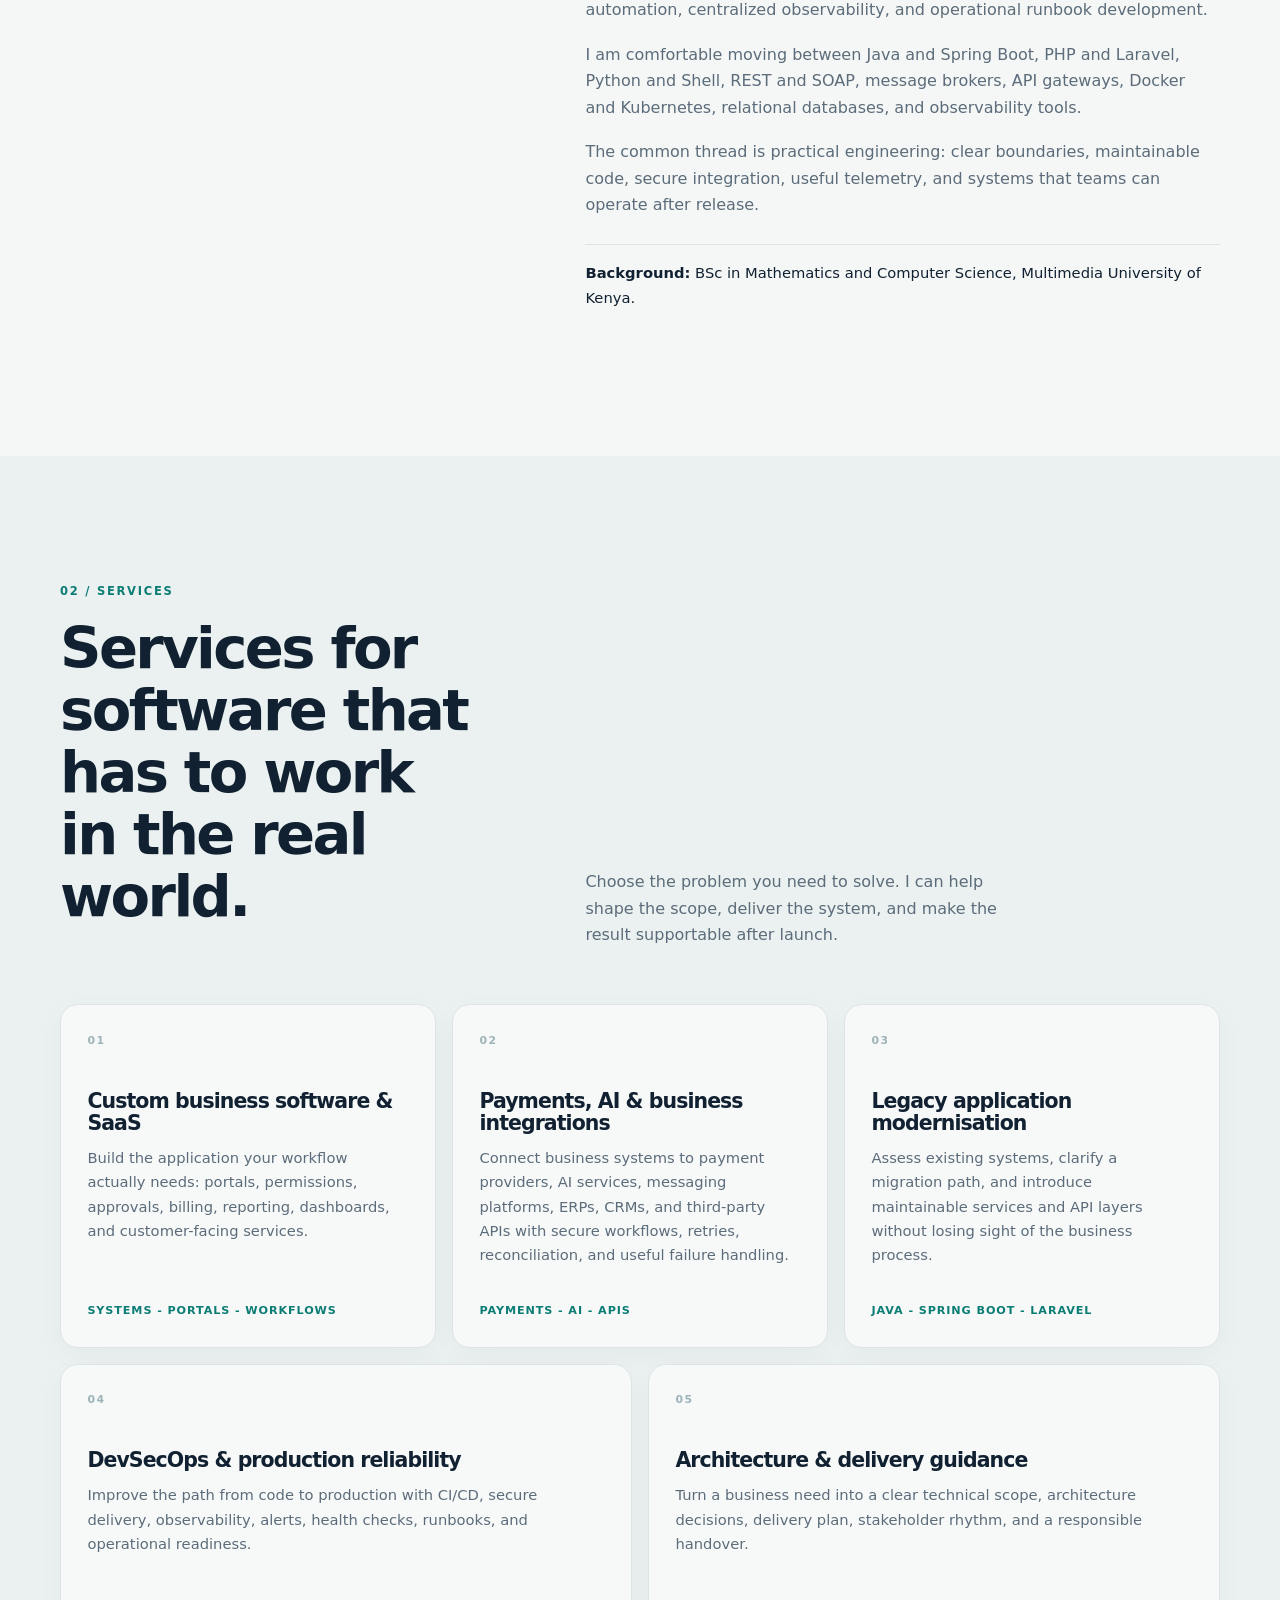
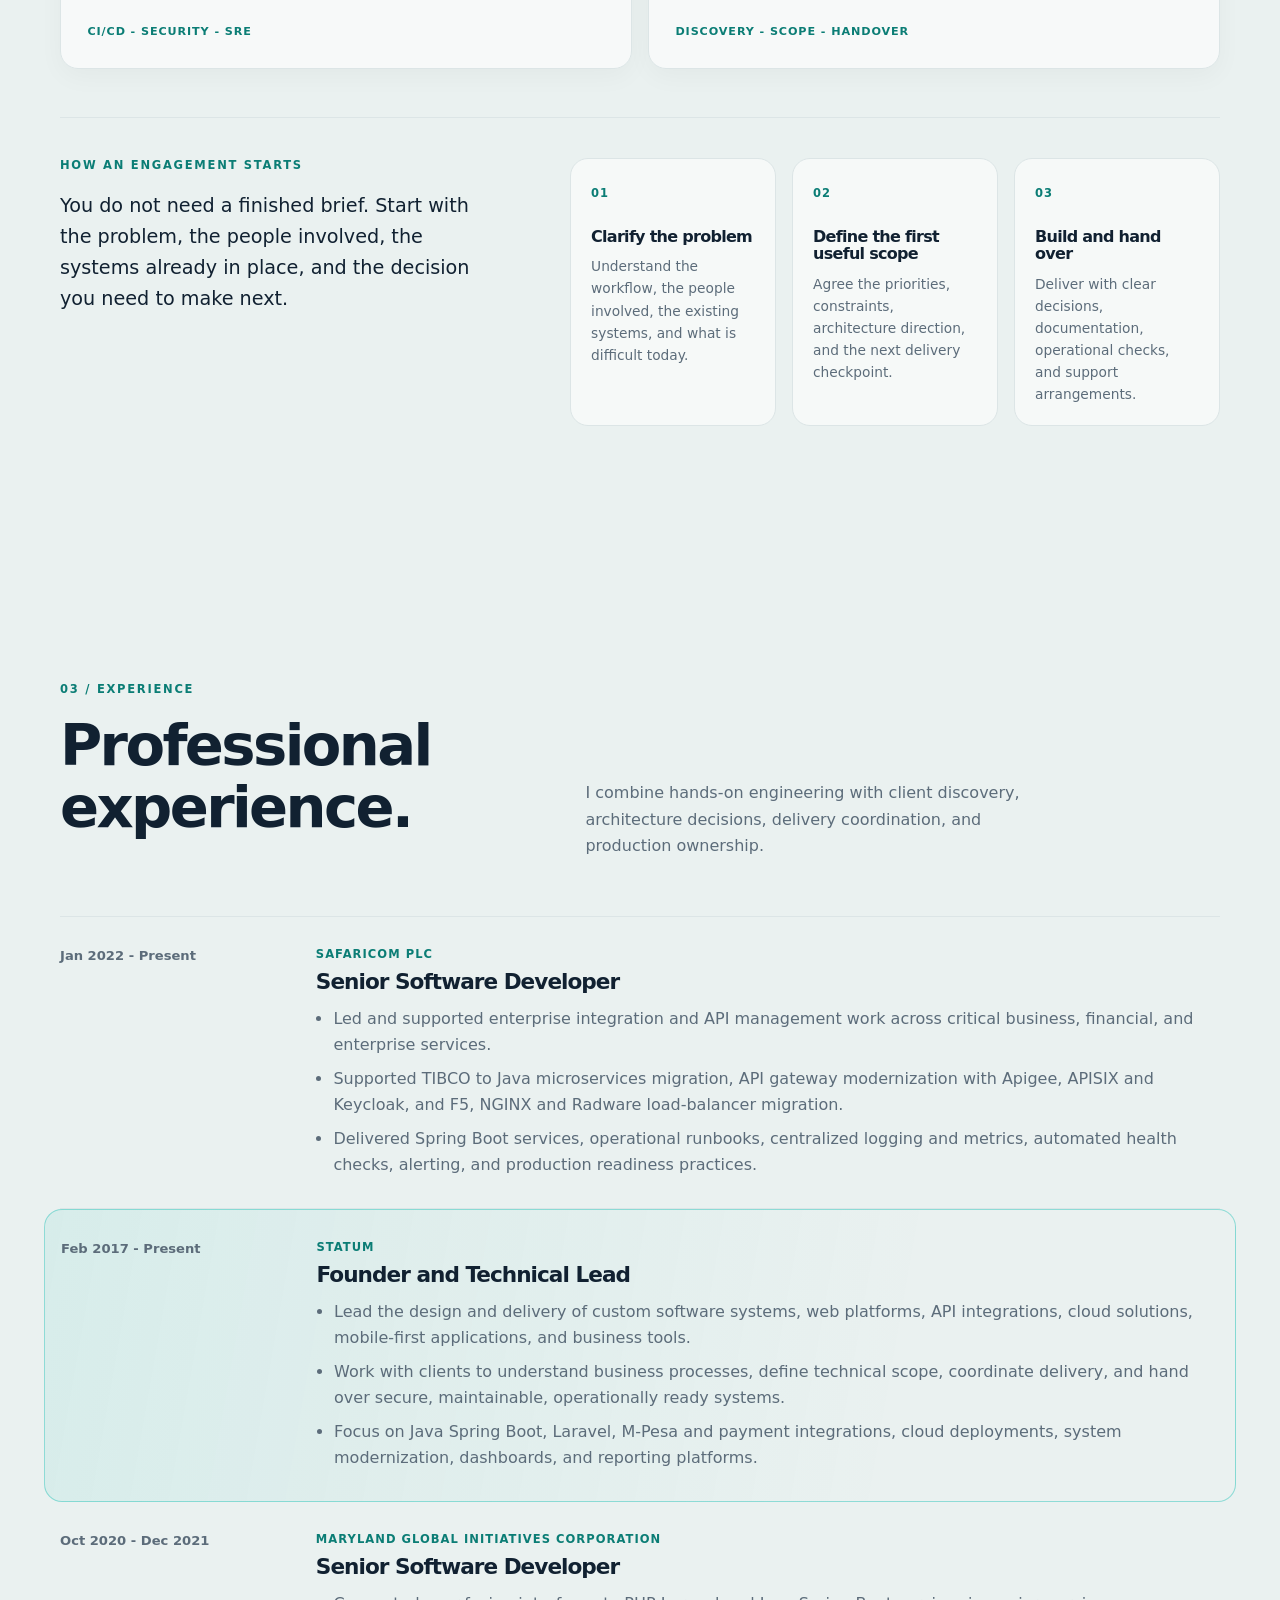
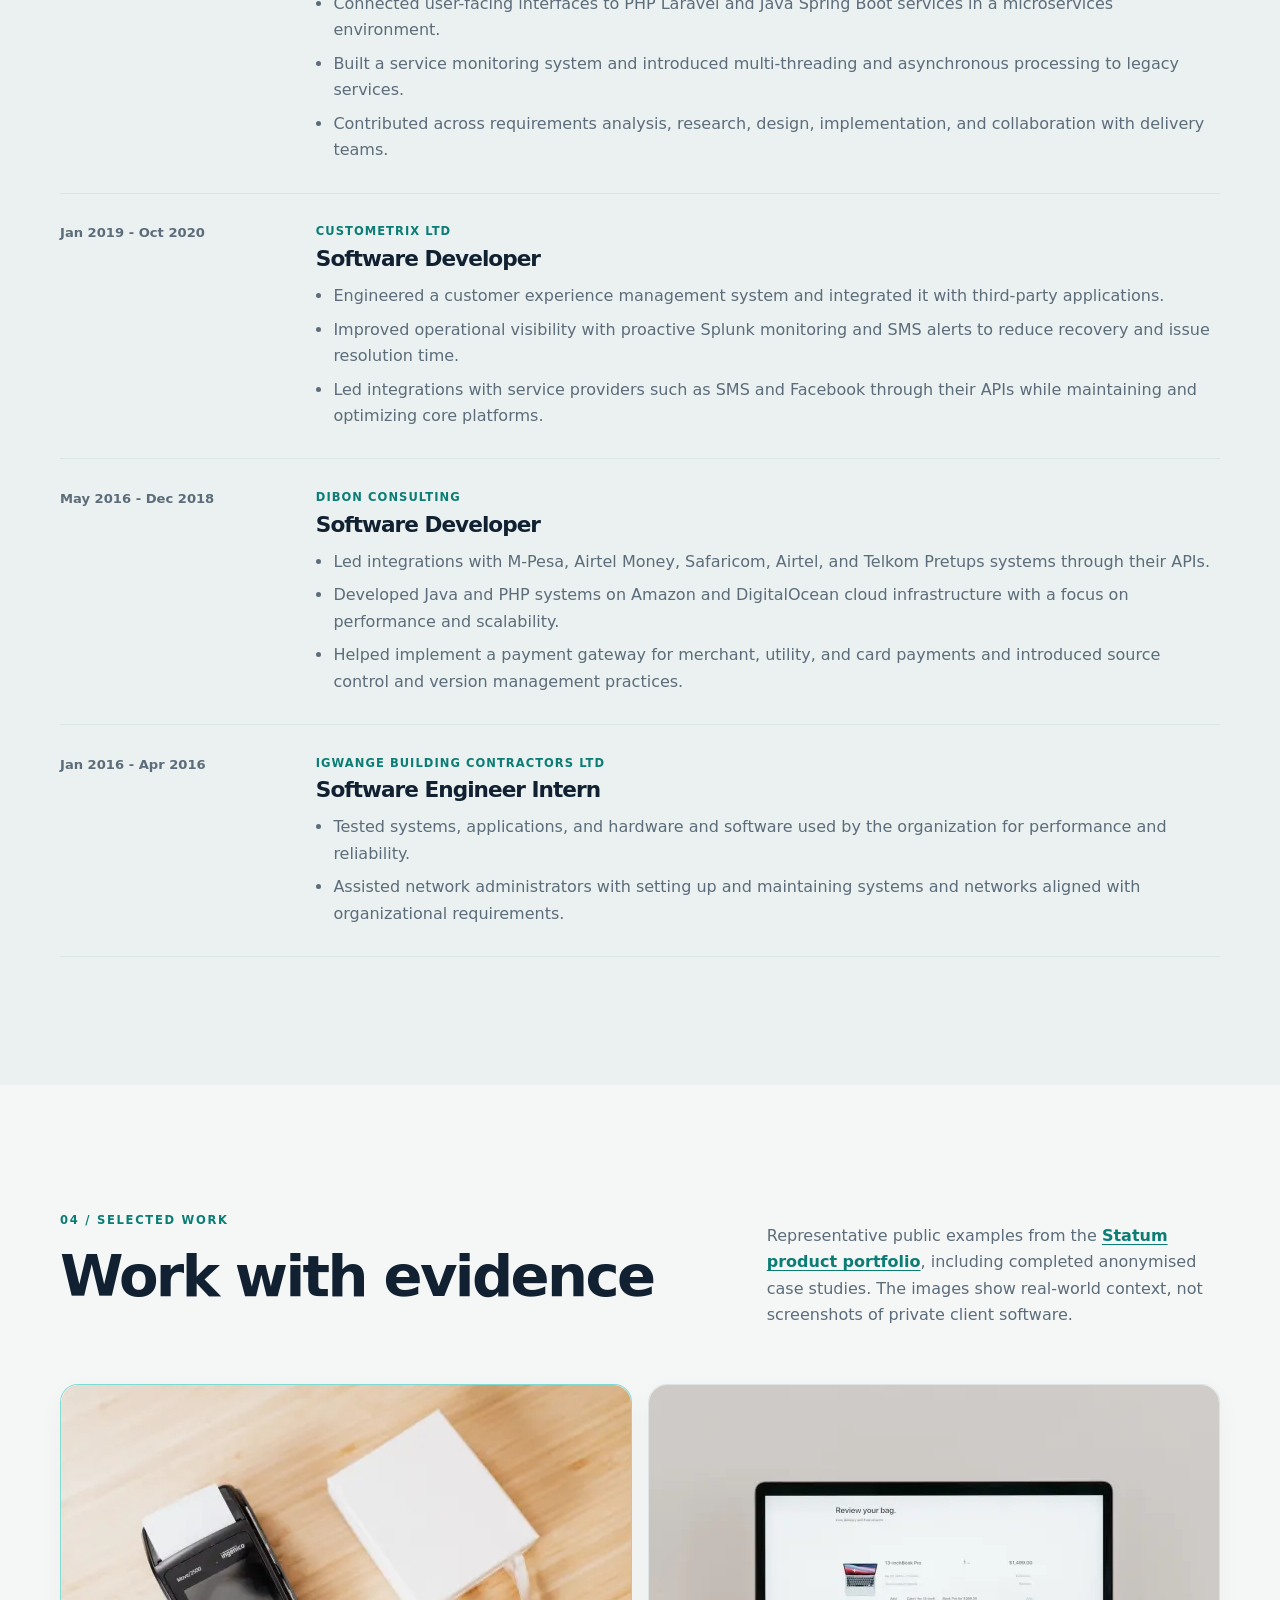
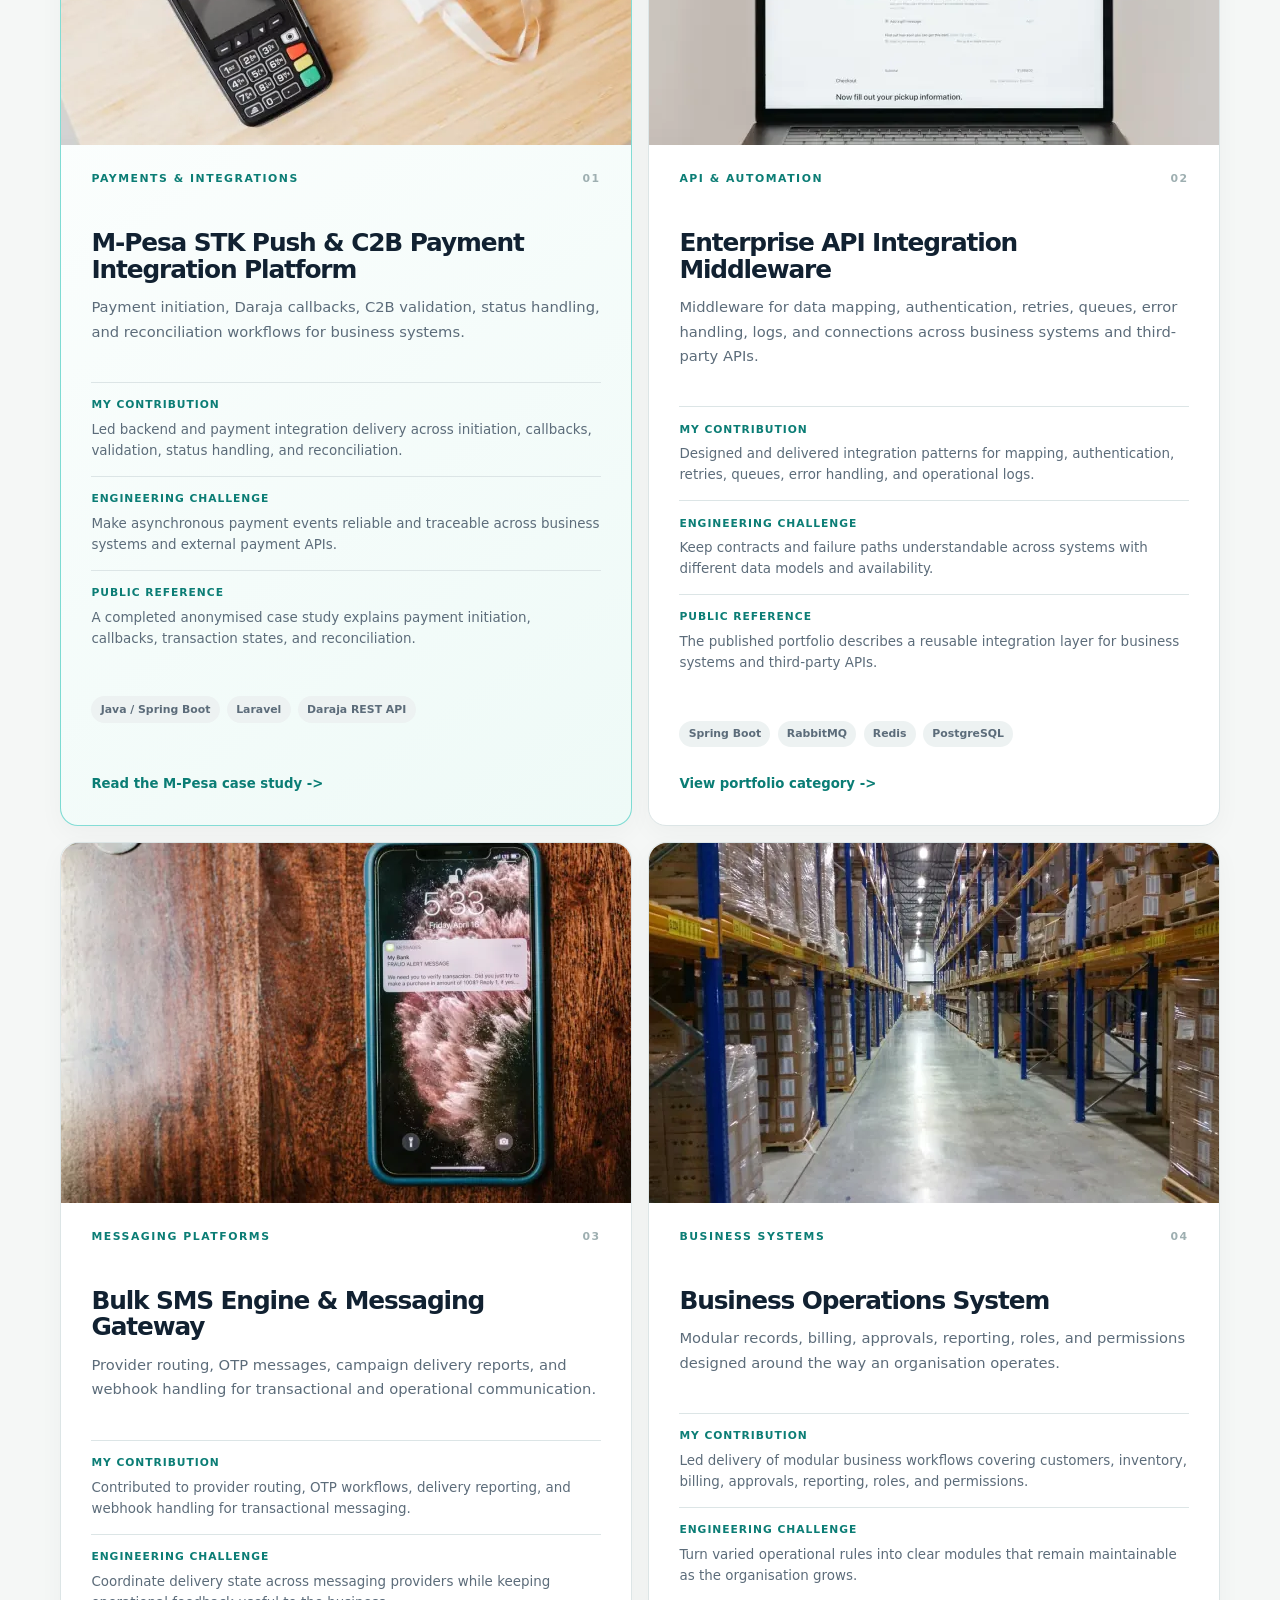
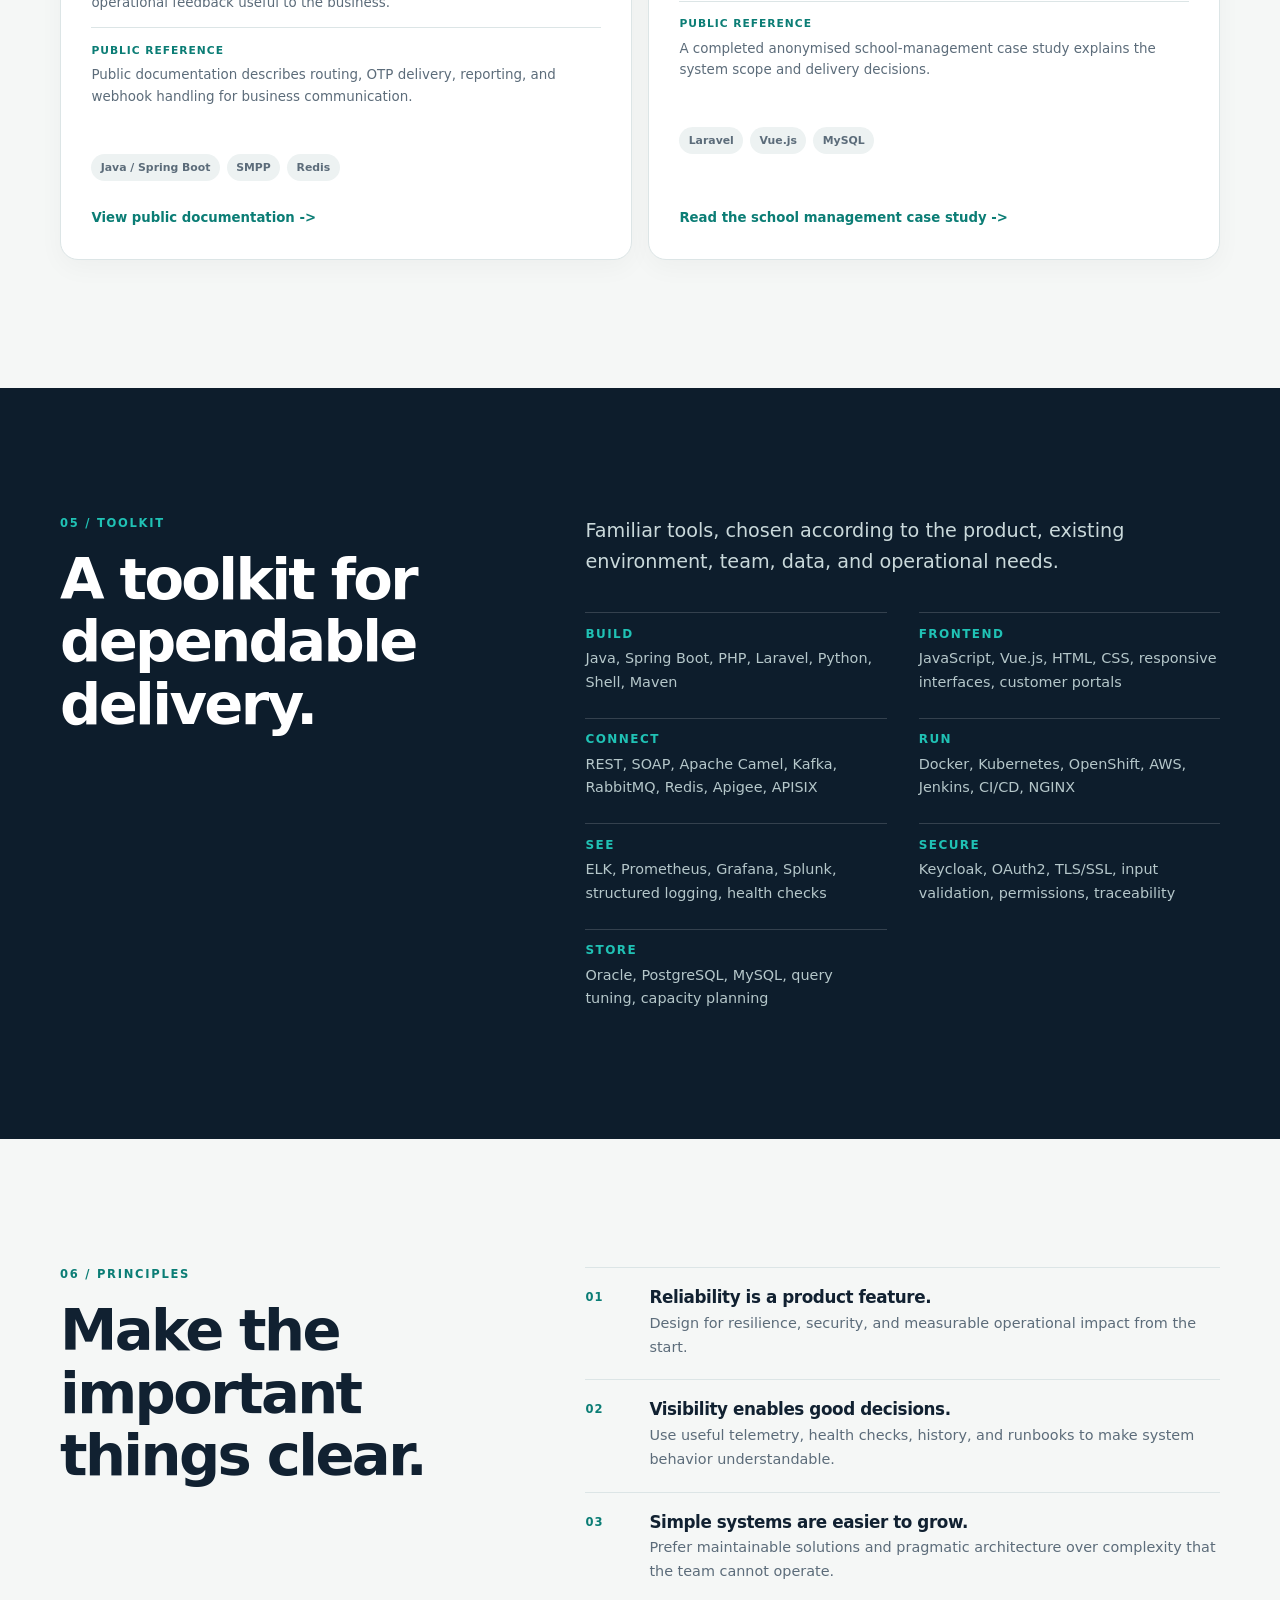
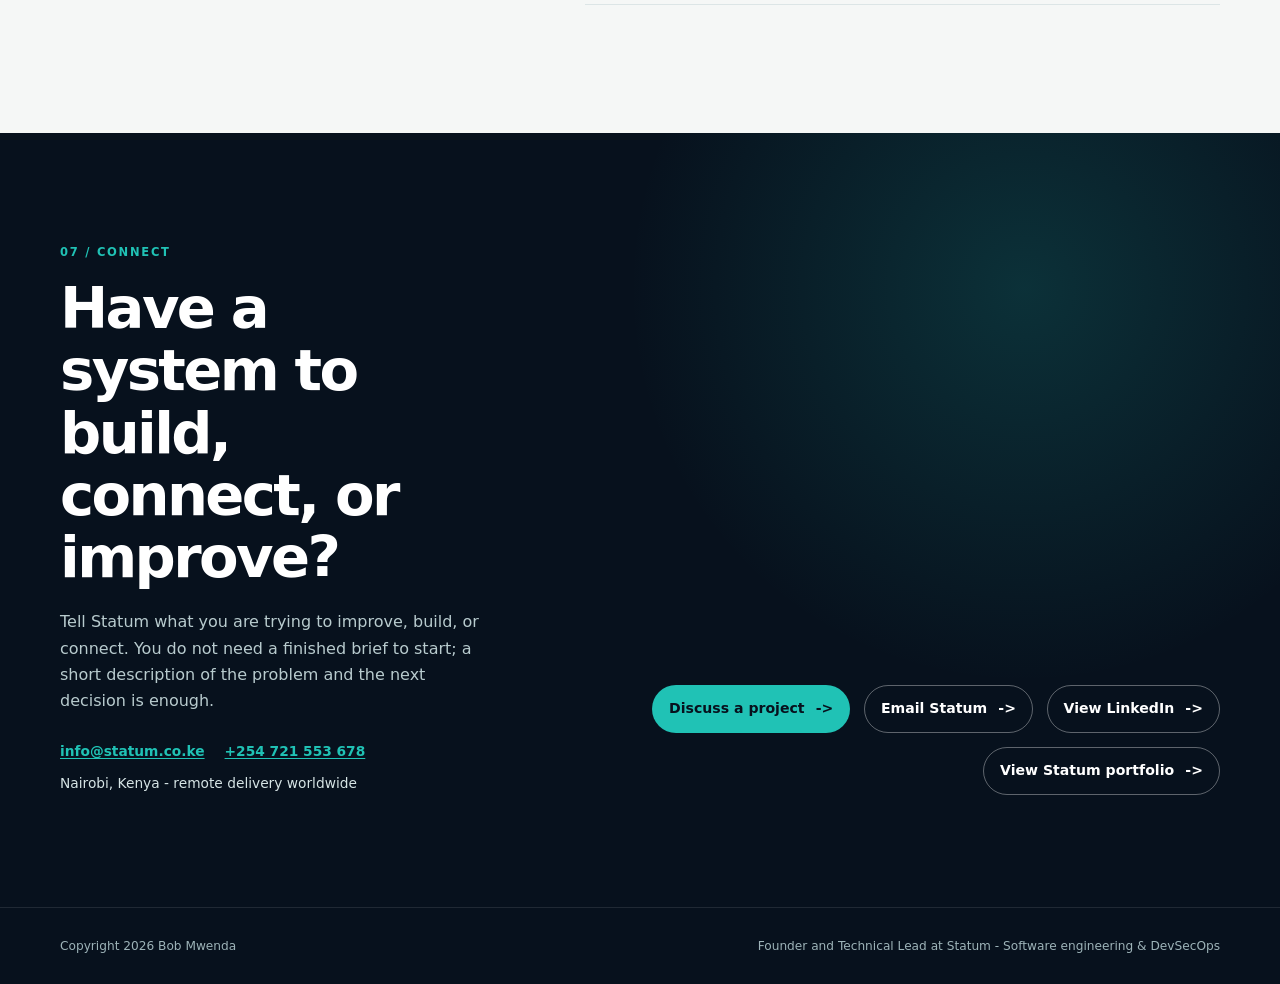
==== commit 13b62023: "Broaden integration service positioning" ====
--- a/index.html
+++ b/index.html
@@ -3,7 +3,7 @@
   <head>
     <meta charset="utf-8">
     <meta name="viewport" content="width=device-width, initial-scale=1">
-    <meta name="description" content="Bob Mwenda is Founder and Technical Lead at Statum. He helps organisations build business software, connect payment and messaging systems, modernise platforms, and improve production reliability.">
+    <meta name="description" content="Bob Mwenda is Founder and Technical Lead at Statum. He helps organisations build business software, integrate payments, AI-enabled workflows and third-party services, modernise platforms, and improve production reliability.">
     <meta name="author" content="Bob Mwenda">
     <meta name="robots" content="index, follow">
     <meta name="google-site-verification" content="IpclkDHm8_kmdSDhS5otDg_ijpWeYTmt6uBN78NU9U4">
@@ -13,7 +13,7 @@
     <meta property="og:type" content="website">
     <meta property="og:site_name" content="Bob Mwenda">
     <meta property="og:title" content="Bob Mwenda - Business Software, Integrations &amp; Production Reliability">
-    <meta property="og:description" content="Founder and Technical Lead at Statum. Building business software, payment and messaging integrations, modern platforms, and production-ready systems.">
+    <meta property="og:description" content="Founder and Technical Lead at Statum. Building business software, payment and AI integrations, modern platforms, and production-ready systems.">
     <meta property="og:url" content="https://sirbobz.github.io/">
     <meta property="og:image" content="https://sirbobz.github.io/assets/images/customer-self-service-portal-640.webp">
     <meta property="og:image:alt" content="Laptop displaying an online checkout and customer order summary">
@@ -21,7 +21,7 @@
     <meta property="og:image:height" content="360">
     <meta name="twitter:card" content="summary_large_image">
     <meta name="twitter:title" content="Bob Mwenda - Business Software, Integrations &amp; Production Reliability">
-    <meta name="twitter:description" content="Founder and Technical Lead at Statum. Building business software, payment and messaging integrations, modern platforms, and production-ready systems.">
+    <meta name="twitter:description" content="Founder and Technical Lead at Statum. Building business software, payment and AI integrations, modern platforms, and production-ready systems.">
     <meta name="twitter:image" content="https://sirbobz.github.io/assets/images/customer-self-service-portal-640.webp">
     <meta name="twitter:image:alt" content="Laptop displaying an online checkout and customer order summary">
     <link rel="canonical" href="https://sirbobz.github.io/">
@@ -34,7 +34,7 @@
         "name": "Bob Mwenda",
         "url": "https://sirbobz.github.io/",
         "jobTitle": "Founder and Technical Lead; Software Engineer and DevSecOps Professional",
-        "description": "Bob Mwenda is Founder and Technical Lead at Statum and a Nairobi-based software engineer focused on business systems, API integrations, cloud platforms, and reliable production operations.",
+        "description": "Bob Mwenda is Founder and Technical Lead at Statum and a Nairobi-based software engineer focused on business systems, payments, AI integrations, cloud platforms, and reliable production operations.",
         "worksFor": [
           {
             "@type": "Organization",
@@ -74,7 +74,7 @@
           "Secure software delivery",
           "Custom business software",
           "SaaS and customer portals",
-          "M-Pesa and messaging integrations",
+          "Payments, AI integrations and business automation",
           "Technical delivery leadership"
         ]
       }
@@ -107,7 +107,7 @@
           <div class="hero-copy">
             <p class="eyebrow"><span class="status-dot" aria-hidden="true"></span> Nairobi, Kenya - Founder &amp; Technical Lead at Statum</p>
             <h1 id="hero-title">Business software.<br><em>Built to move work forward.</em></h1>
-            <p class="hero-lede">I help organisations build custom business systems, connect M-Pesa and messaging workflows, modernise existing platforms, and improve production reliability. I am Bob Mwenda, Founder and Technical Lead at Statum.</p>
+            <p class="hero-lede">I help organisations build custom business systems, integrate payments, AI-enabled workflows, and third-party services, modernise existing platforms, and improve production reliability. I am Bob Mwenda, Founder and Technical Lead at Statum.</p>
             <div class="hero-actions">
               <a class="button button-primary" href="https://statum.co.ke/get-in-touch-with-us" target="_blank" rel="noreferrer">Discuss a project <span aria-hidden="true">-&gt;</span></a>
               <a class="button button-secondary" href="#work">View case studies <span aria-hidden="true">-&gt;</span></a>
@@ -120,7 +120,7 @@
             <div class="profile-rule"></div>
             <ul class="signal-list">
               <li><span class="signal-icon" aria-hidden="true">SYS</span><span>Custom business systems &amp; SaaS</span></li>
-              <li><span class="signal-icon" aria-hidden="true">API</span><span>Payments, APIs &amp; messaging</span></li>
+              <li><span class="signal-icon" aria-hidden="true">API</span><span>Payments, AI &amp; business integrations</span></li>
               <li><span class="signal-icon" aria-hidden="true">MOD</span><span>Modernisation &amp; backend platforms</span></li>
               <li><span class="signal-icon" aria-hidden="true">RUN</span><span>Production readiness &amp; observability</span></li>
             </ul>
@@ -160,7 +160,7 @@
           <div class="section-copy">
             <p class="lead">I am a Nairobi-based software engineer and Founder and Technical Lead at Statum, where I help organisations turn important business processes into dependable software.</p>
             <p>I work across the full software lifecycle: understanding a business workflow, shaping the architecture, defining scope, building services and APIs, integrating external systems, deploying safely, and making production behaviour visible.</p>
-            <p>Through Statum, I lead delivery of custom business systems, customer portals, SaaS products, payment and messaging integrations, cloud solutions, and operational tools. I work with stakeholders to move from an unclear requirement to a system that teams can use and support.</p>
+            <p>Through Statum, I lead delivery of custom business systems, customer portals, SaaS products, payment and AI integrations, cloud solutions, and operational tools. I work with stakeholders to move from an unclear requirement to a system that teams can use and support.</p>
             <p>My experience includes legacy ESB migration to Java microservices, API gateway modernization, load-balancer migration, financial integration automation, centralized observability, and operational runbook development.</p>
             <p>I am comfortable moving between Java and Spring Boot, PHP and Laravel, Python and Shell, REST and SOAP, message brokers, API gateways, Docker and Kubernetes, relational databases, and observability tools.</p>
             <p>The common thread is practical engineering: clear boundaries, maintainable code, secure integration, useful telemetry, and systems that teams can operate after release.</p>
@@ -188,9 +188,9 @@
             </article>
             <article class="focus-card">
               <span class="card-number">02</span>
-              <h3>API, M-Pesa &amp; messaging integration</h3>
-              <p>Connect business systems to payment providers, SMS gateways, ERPs, CRMs, and third-party APIs with callbacks, retries, reconciliation, and useful failure handling.</p>
-              <span class="card-link">Payments - APIs - SMS</span>
+              <h3>Payments, AI &amp; business integrations</h3>
+              <p>Connect business systems to payment providers, AI services, messaging platforms, ERPs, CRMs, and third-party APIs with secure workflows, retries, reconciliation, and useful failure handling.</p>
+              <span class="card-link">Payments - AI - APIs</span>
             </article>
             <article class="focus-card">
               <span class="card-number">03</span>
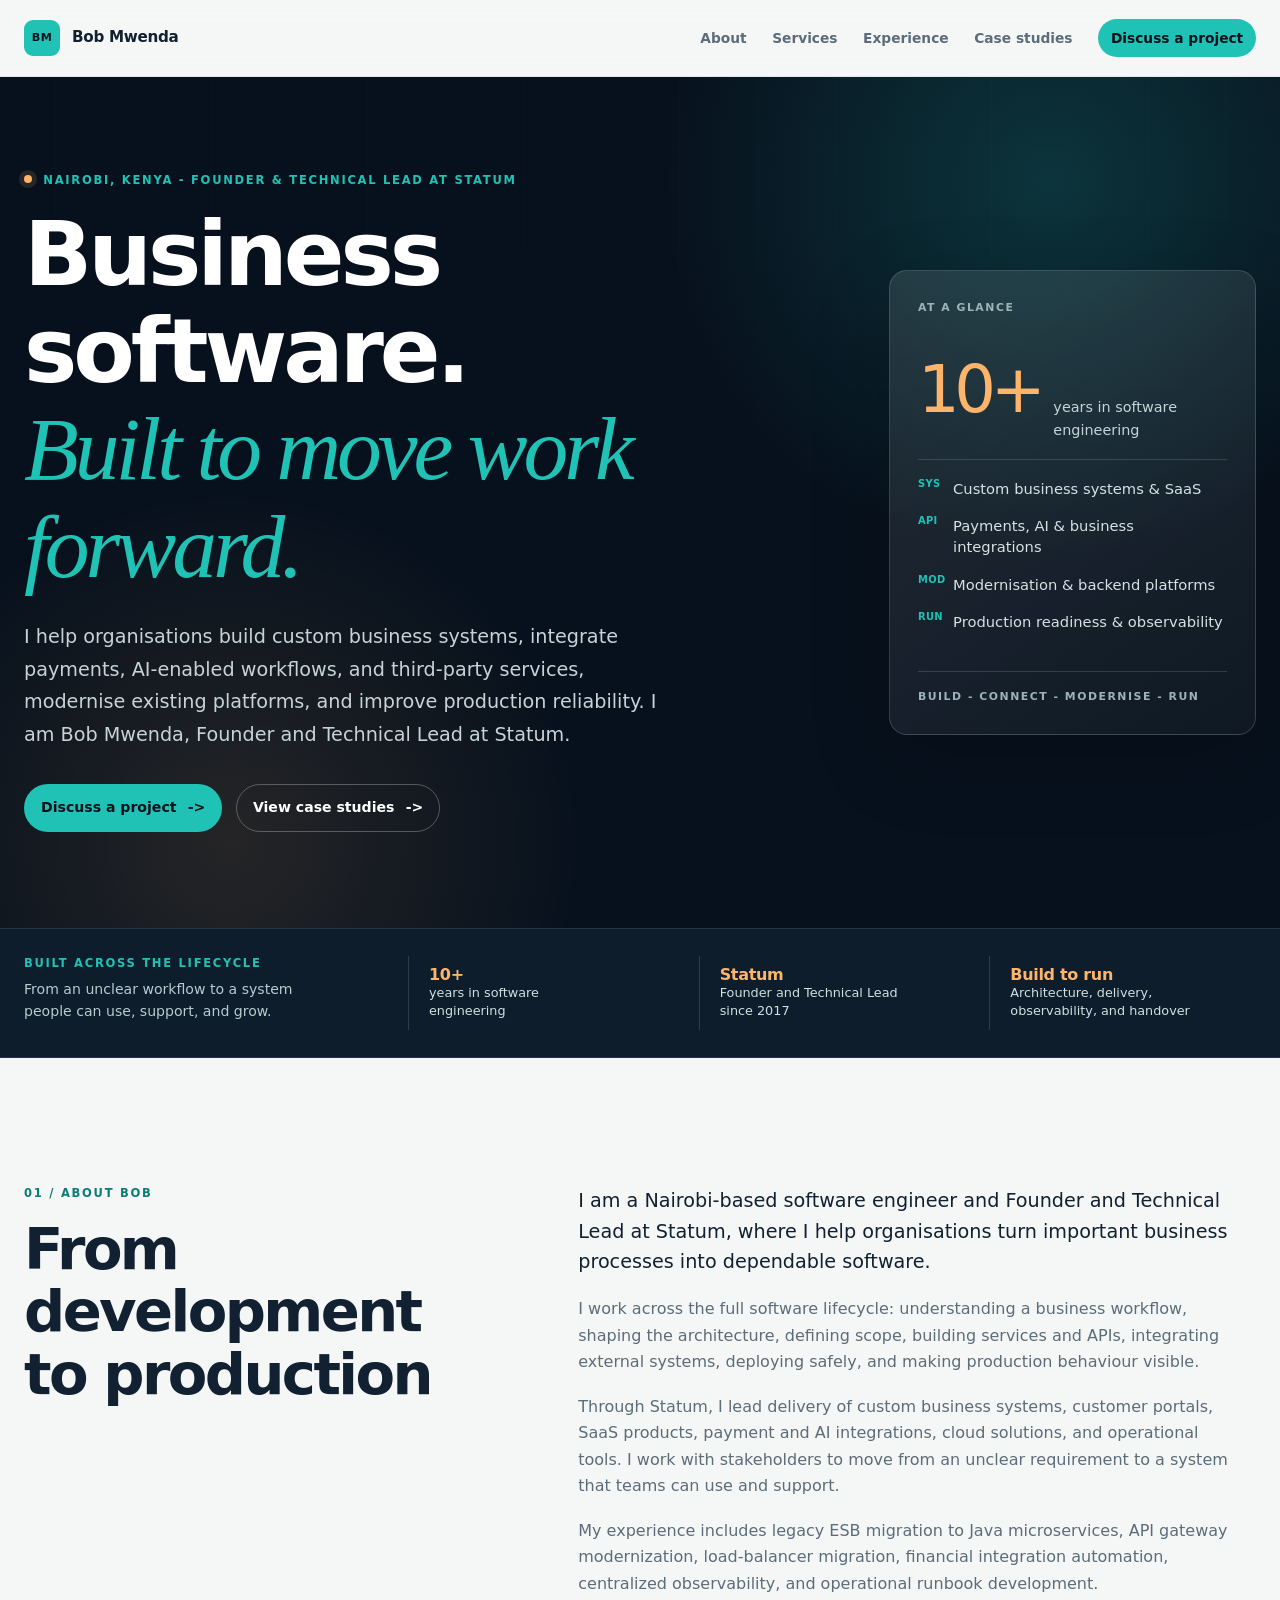
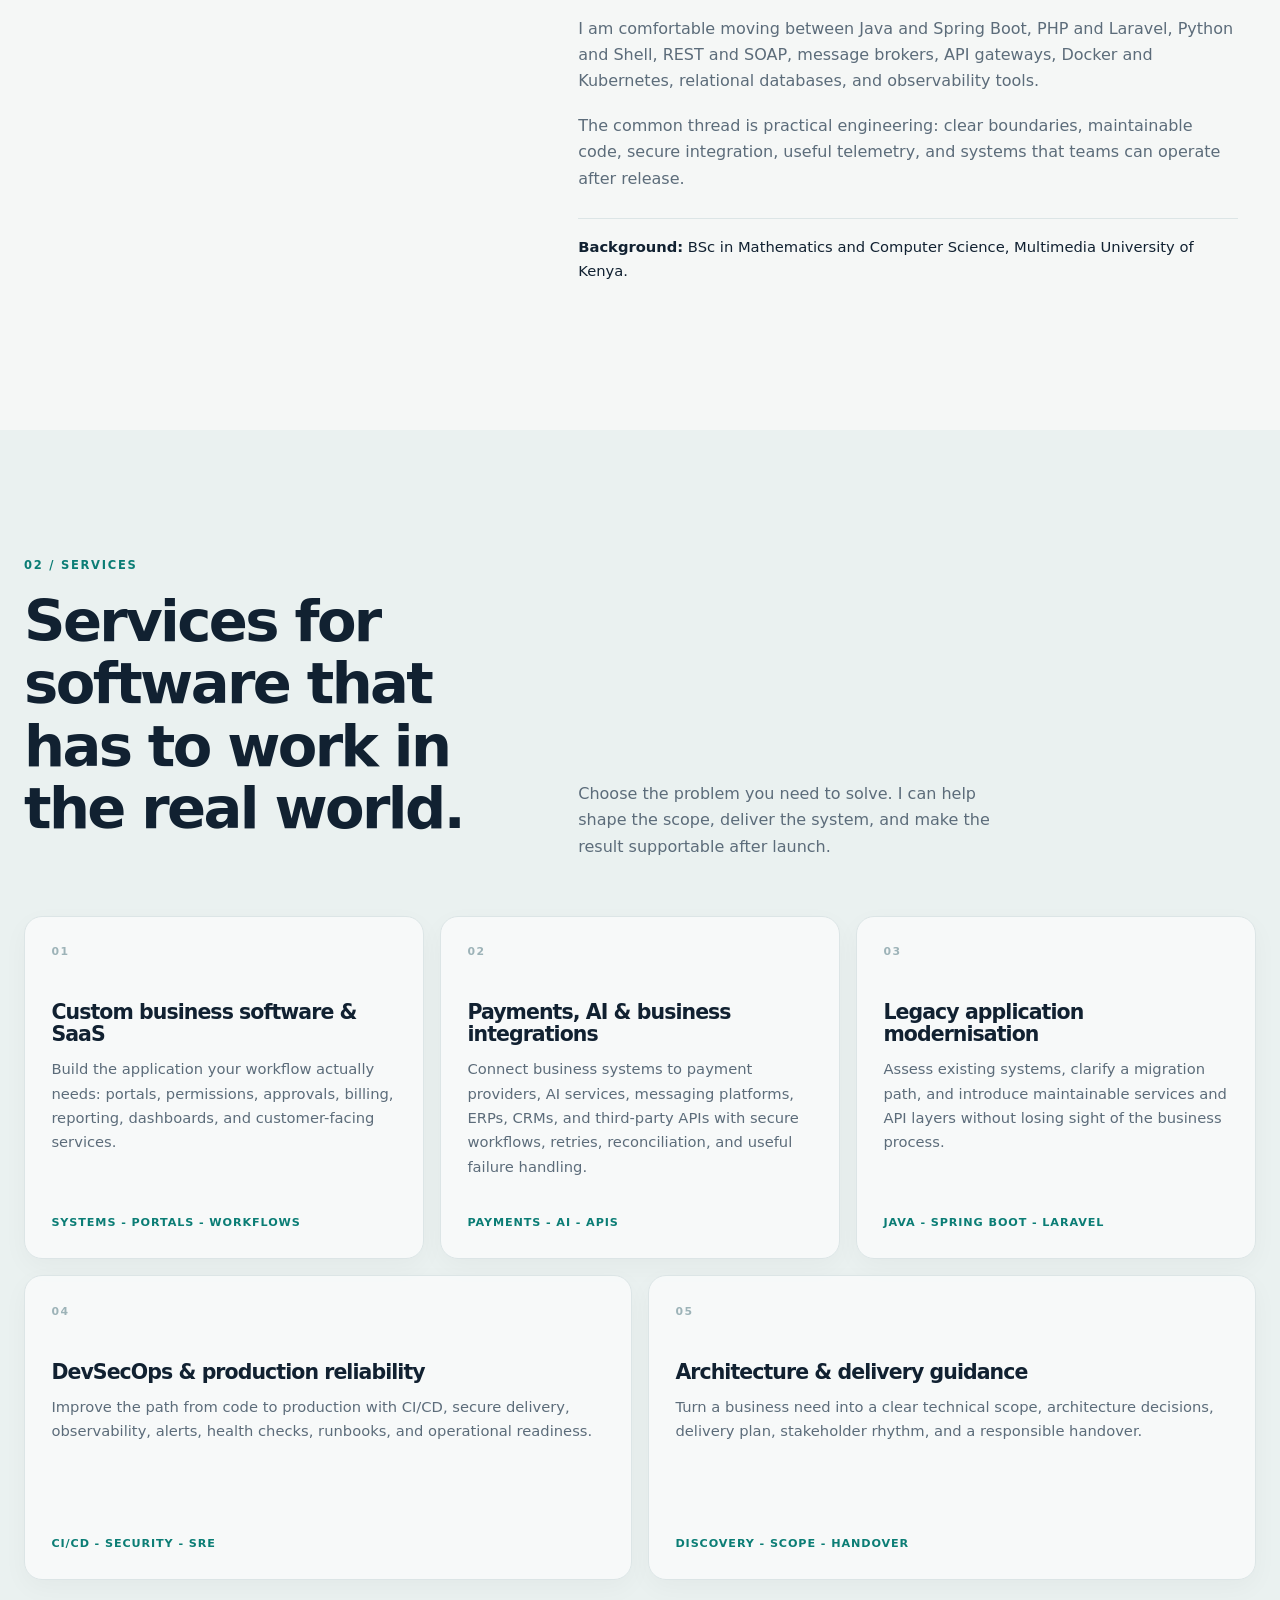
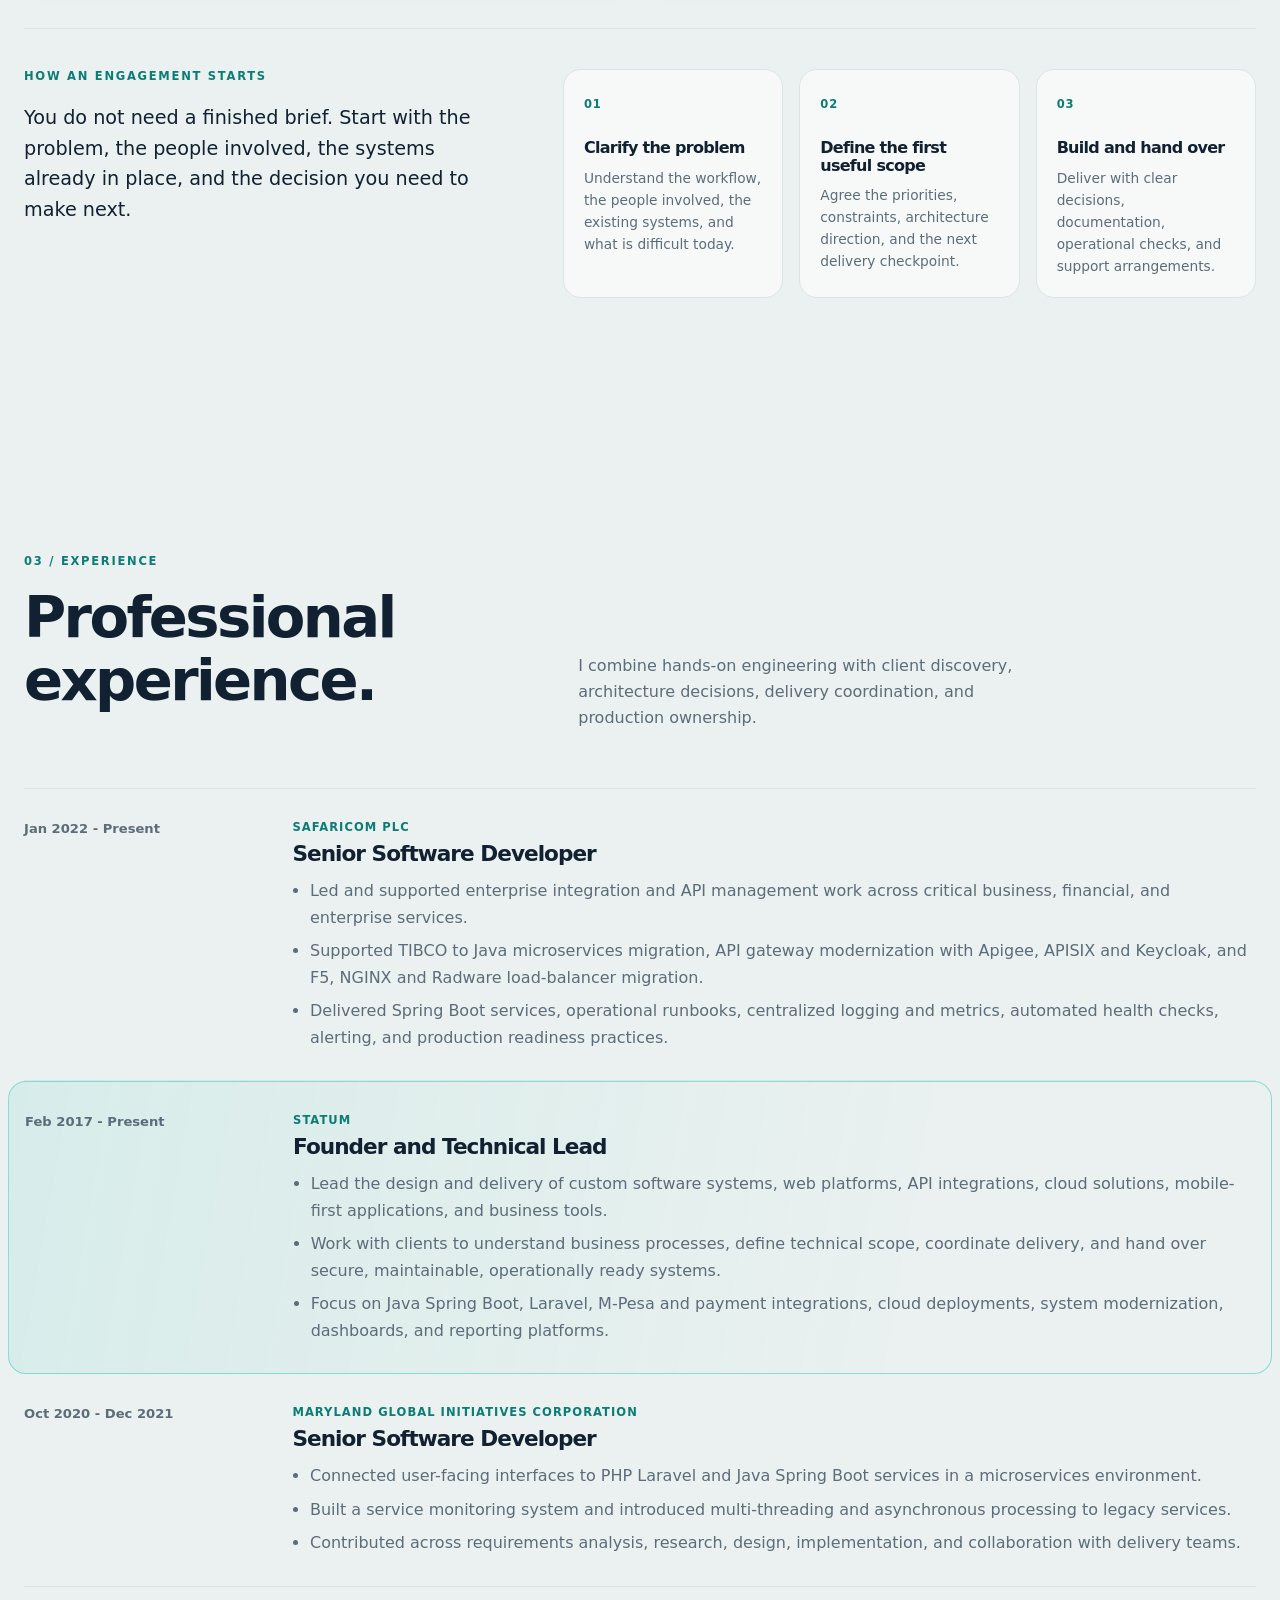
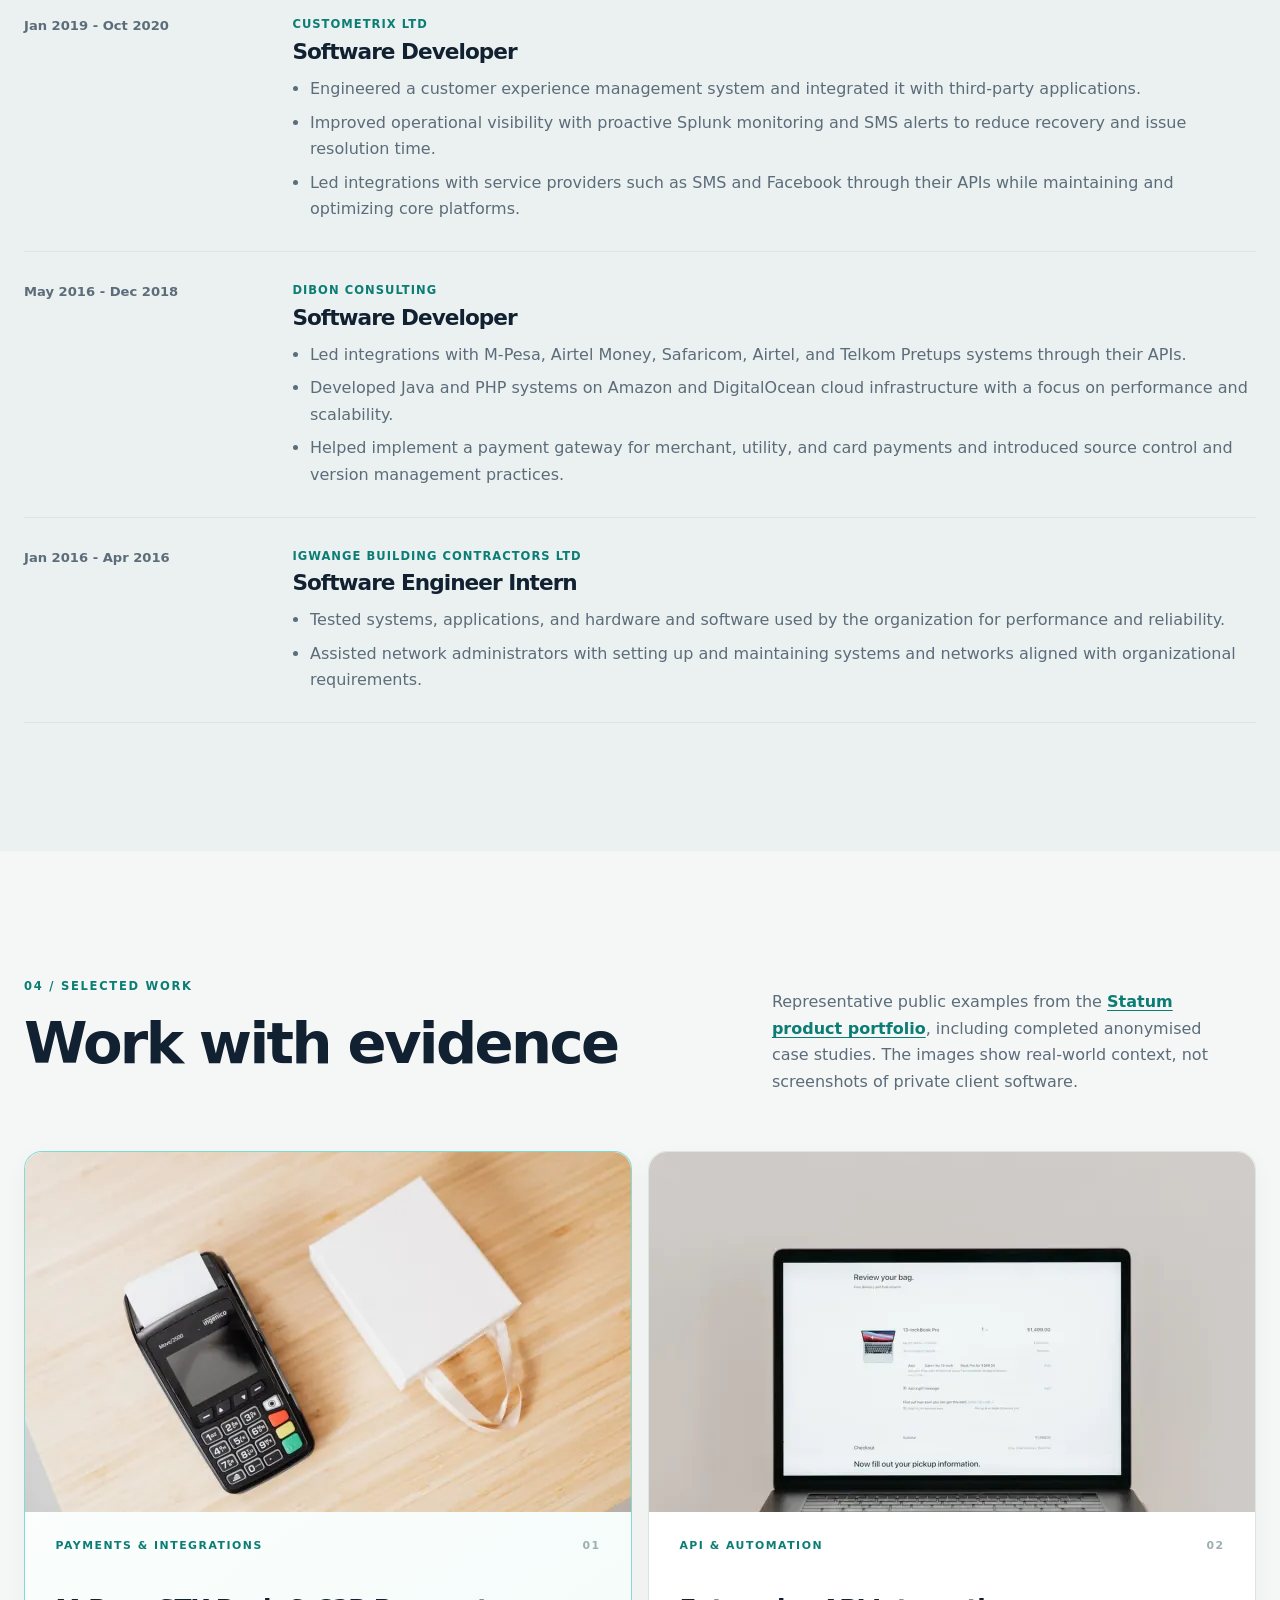
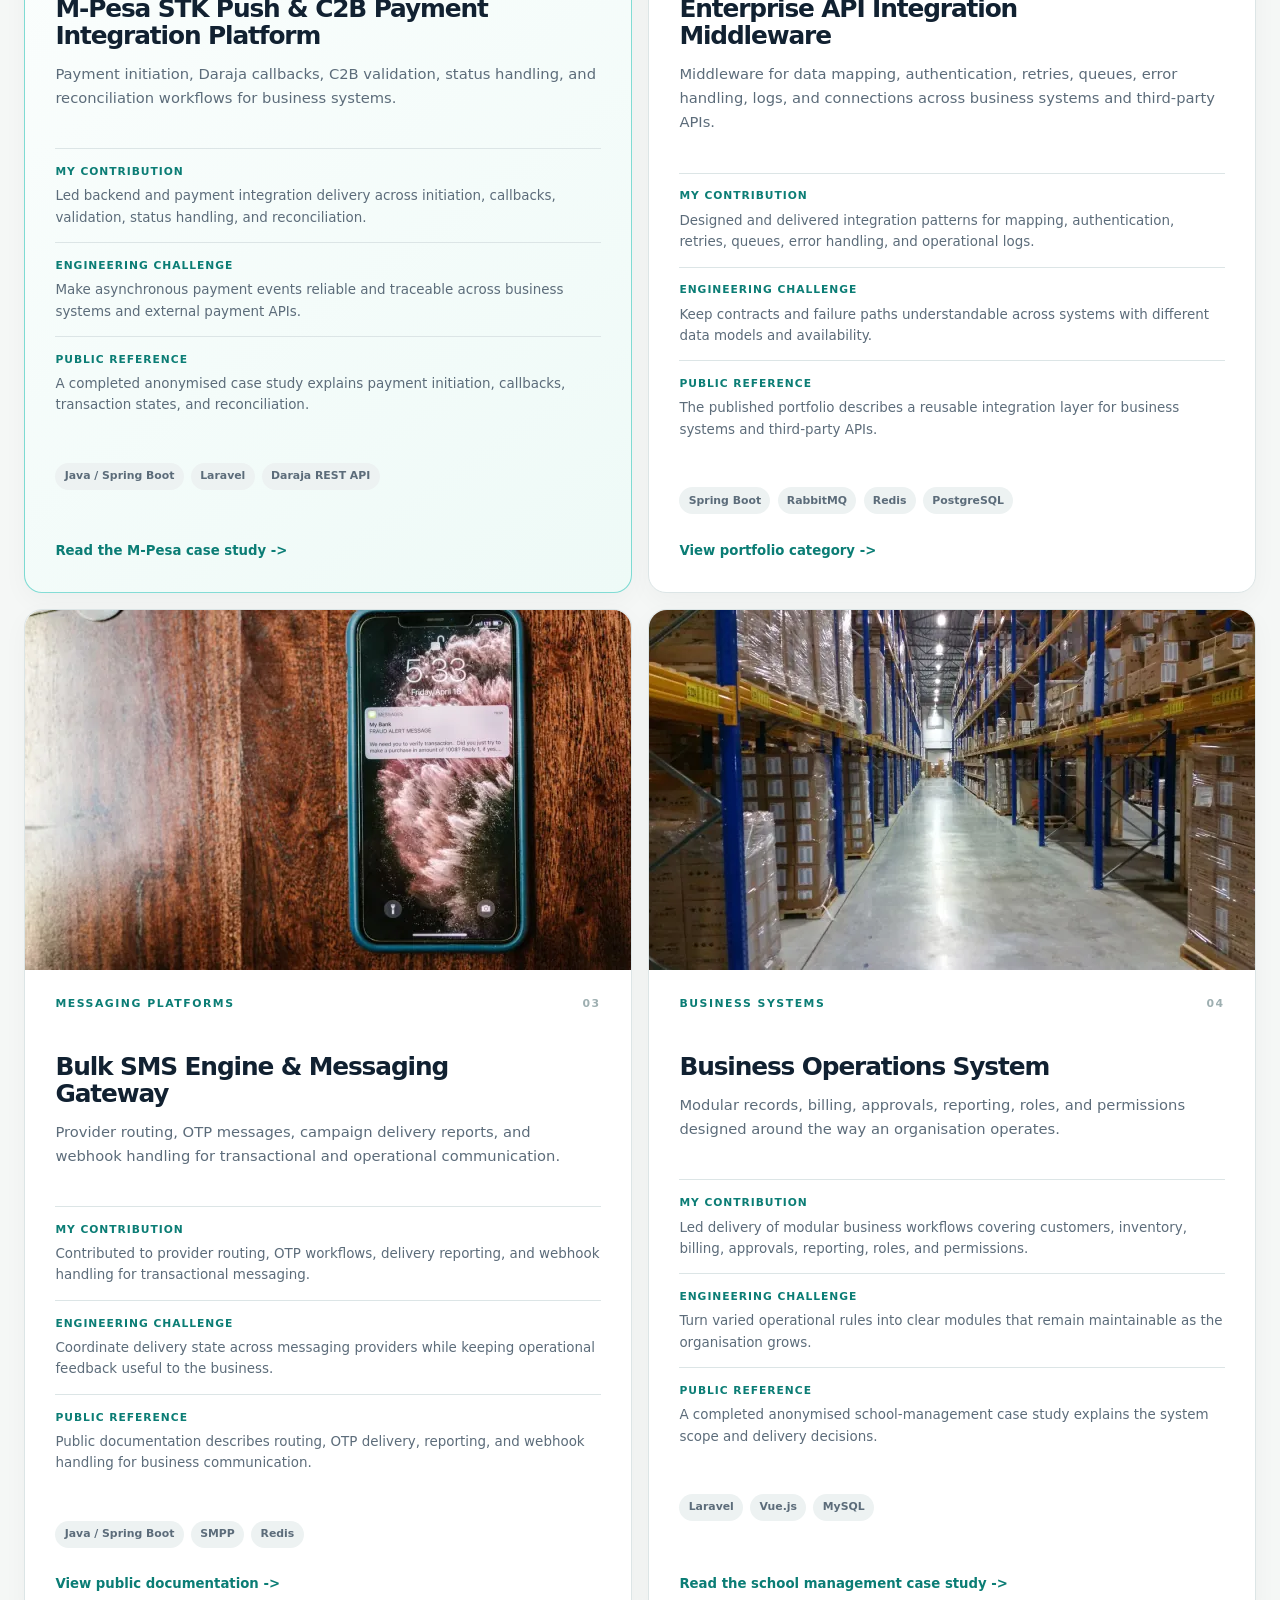
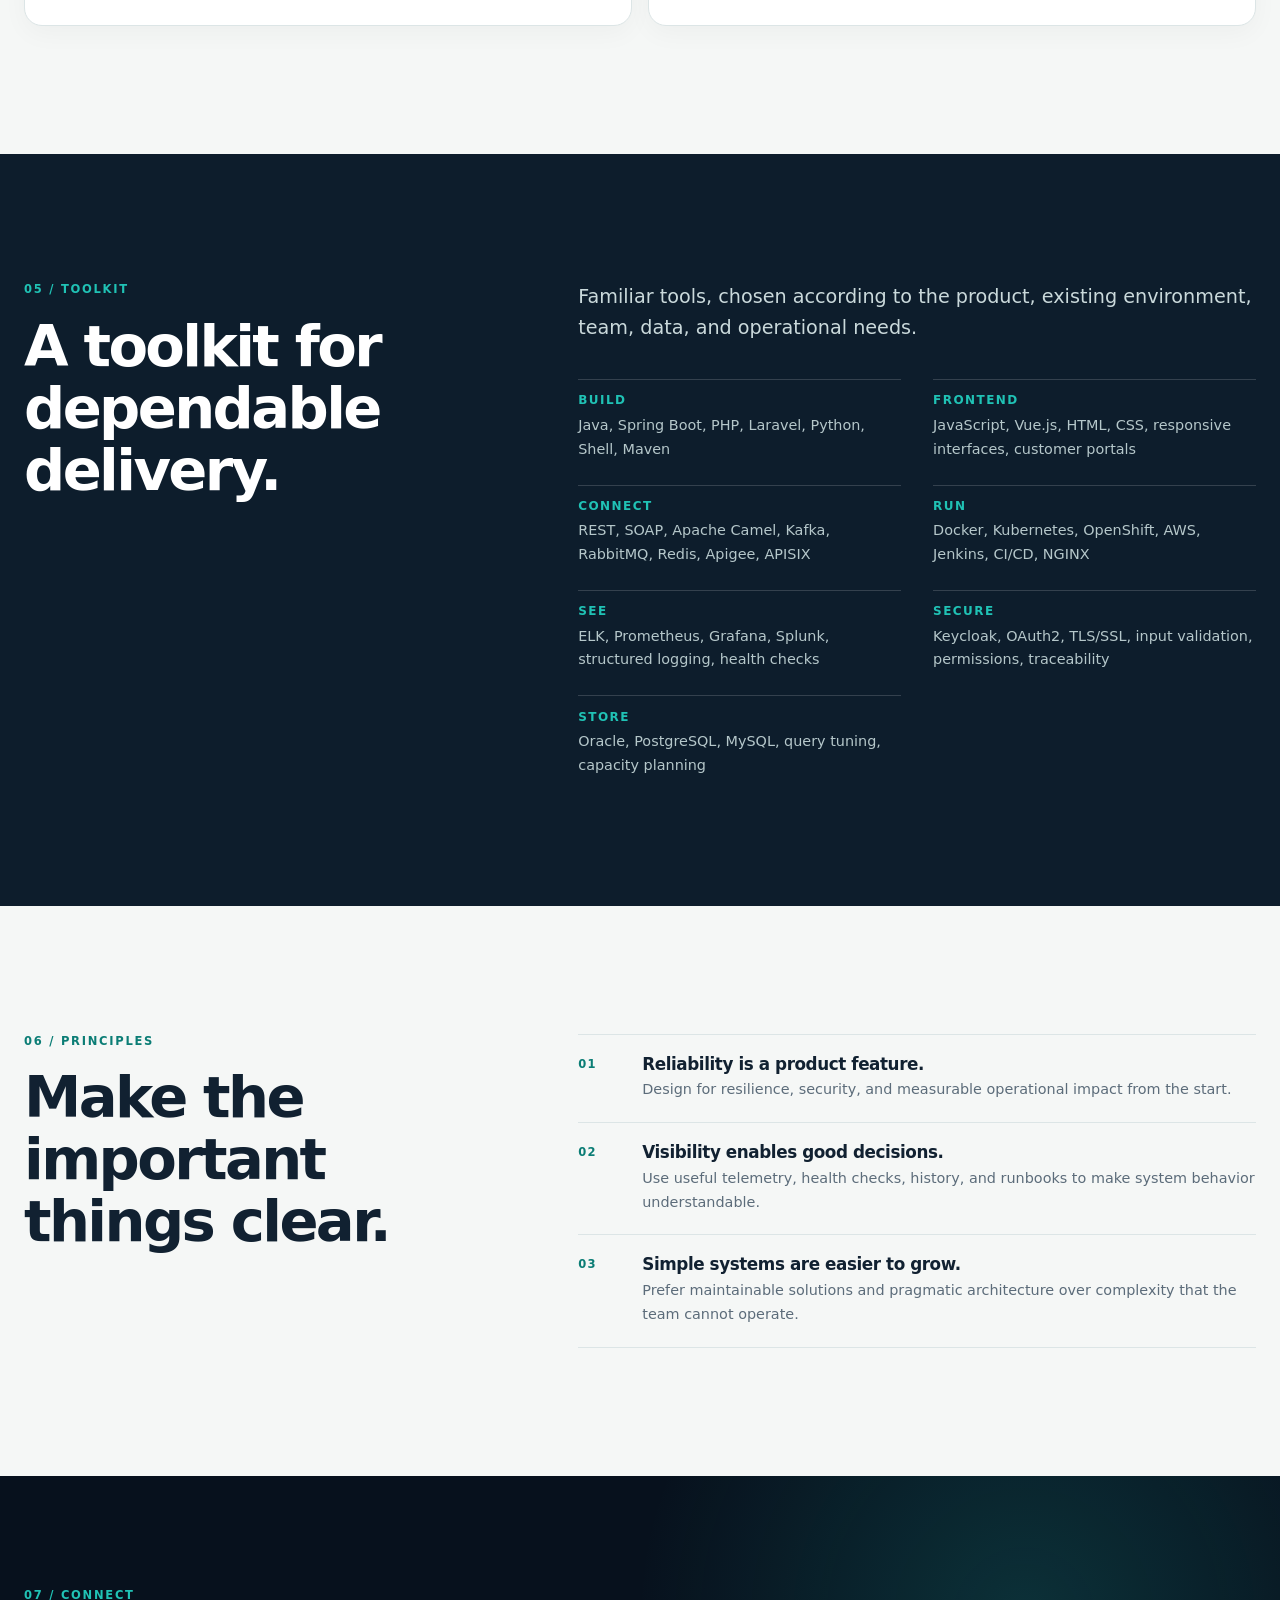
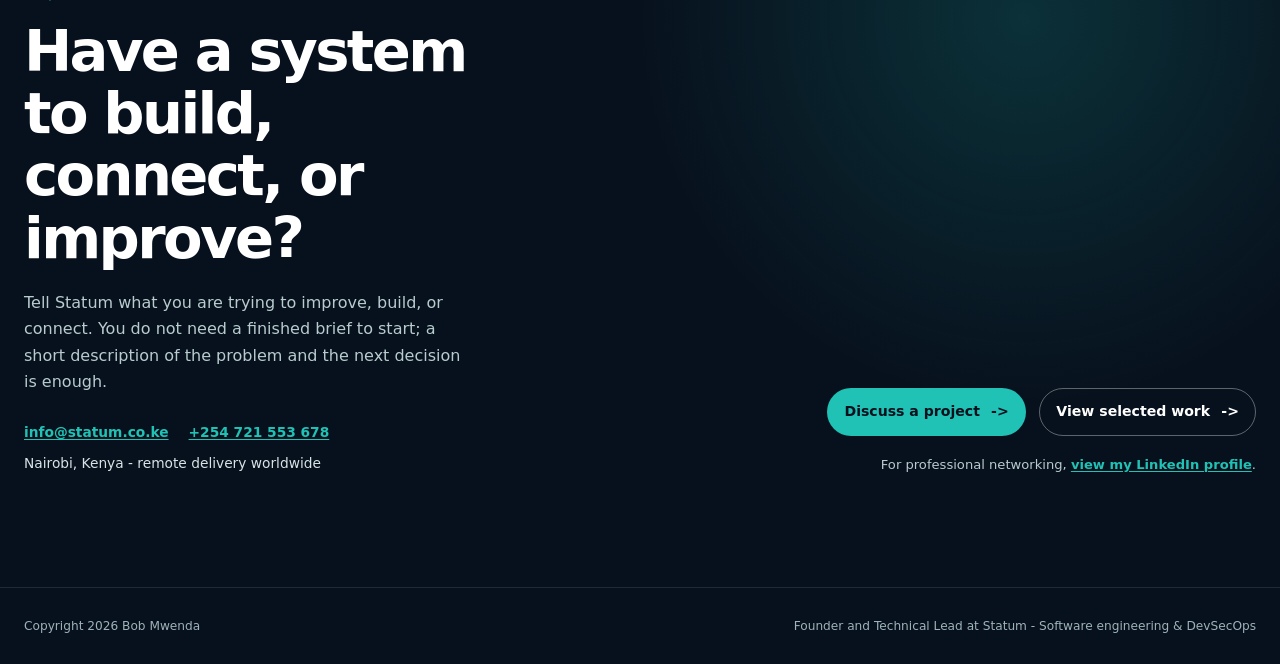
==== commit e53d97f4: "Simplify contact actions and widen layout" ====
--- a/index.html
+++ b/index.html
@@ -456,9 +456,8 @@
           </div>
           <div class="connect-actions">
             <a class="button button-light" href="https://statum.co.ke/get-in-touch-with-us" target="_blank" rel="noreferrer">Discuss a project <span aria-hidden="true">-&gt;</span></a>
-            <a class="button button-outline-light" href="mailto:info@statum.co.ke">Email Statum <span aria-hidden="true">-&gt;</span></a>
-            <a class="button button-outline-light" href="https://www.linkedin.com/in/bob-mwenda/" target="_blank" rel="noreferrer">View LinkedIn <span aria-hidden="true">-&gt;</span></a>
-            <a class="button button-outline-light" href="https://statum.co.ke/services/our-portfolio-products" target="_blank" rel="noreferrer">View Statum portfolio <span aria-hidden="true">-&gt;</span></a>
+            <a class="button button-outline-light" href="#work">View selected work <span aria-hidden="true">-&gt;</span></a>
+            <p class="connect-note">For professional networking, <a href="https://www.linkedin.com/in/bob-mwenda/" target="_blank" rel="noreferrer">view my LinkedIn profile</a>.</p>
           </div>
         </div>
       </section>
--- a/styles.css
+++ b/styles.css
@@ -11,7 +11,7 @@
   --orange: #ffb46b;
   --shadow: 0 18px 50px rgba(7, 17, 29, 0.09);
   --radius: 18px;
-  --max-width: 1160px;
+  --max-width: 1280px;
 }
 
 * {
@@ -871,6 +871,19 @@
   justify-content: end;
 }
 
+.connect-note {
+  flex-basis: 100%;
+  margin: 0.25rem 0 0;
+  color: #9db3b8;
+  font-size: 0.82rem;
+  text-align: right;
+}
+
+.connect-note a {
+  color: var(--teal);
+  font-weight: 750;
+}
+
 .site-footer {
   color: #9db3b8;
   background: var(--dark);
@@ -959,6 +972,10 @@
   .connect-actions {
     justify-content: start;
   }
+
+  .connect-note {
+    text-align: left;
+  }
 }
 
 @media (max-width: 640px) {
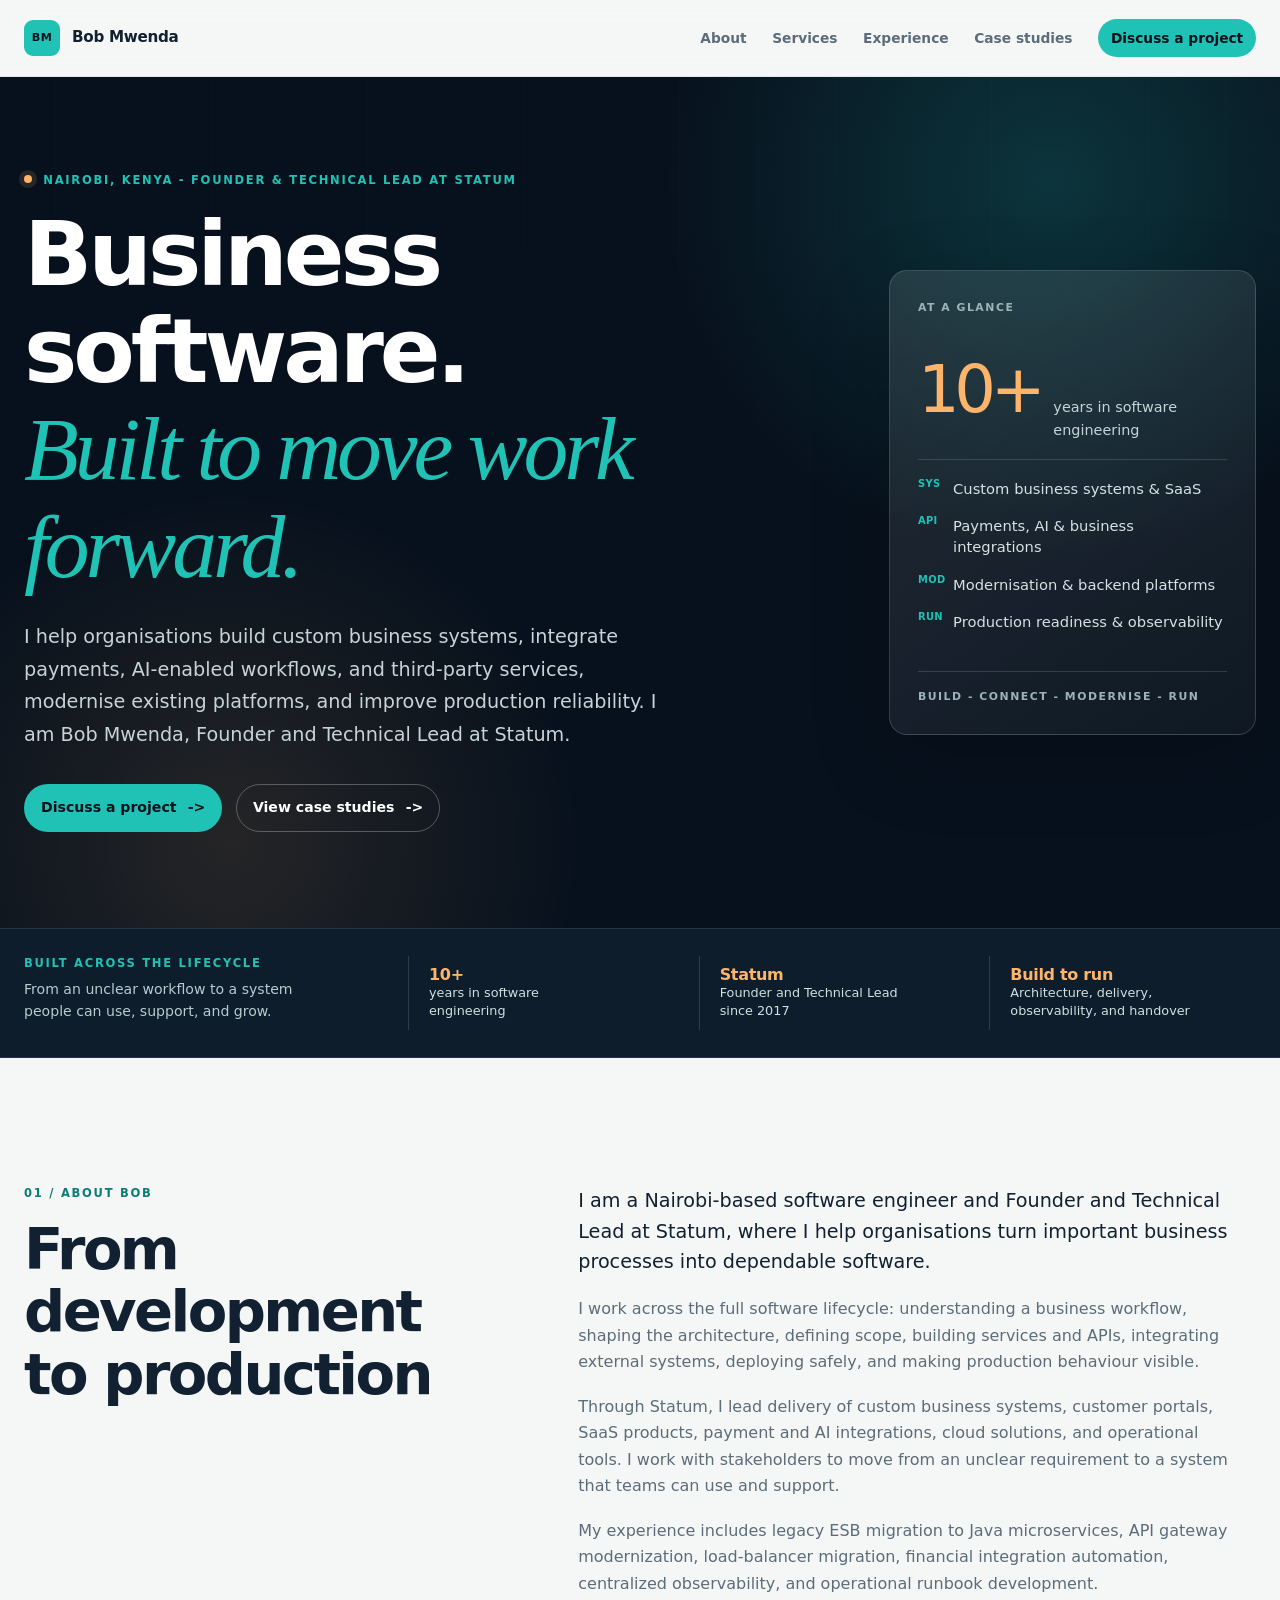
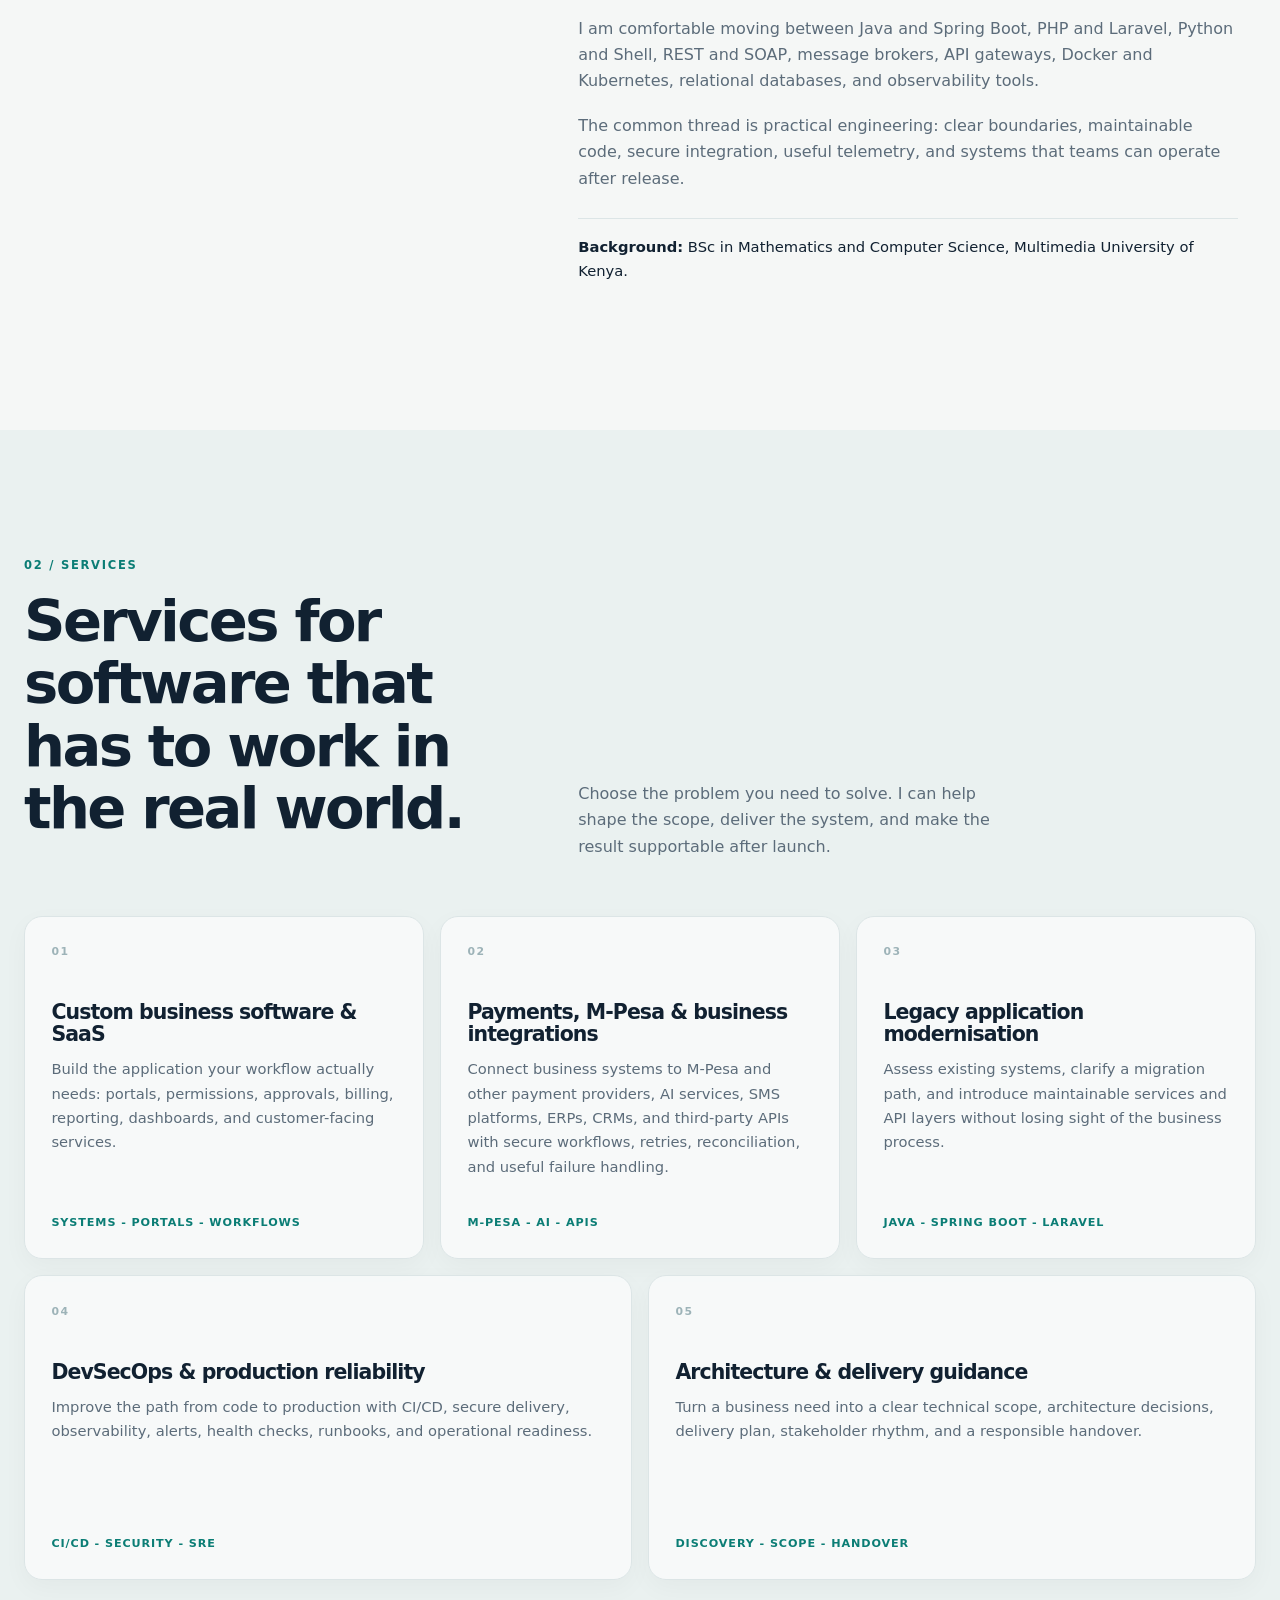
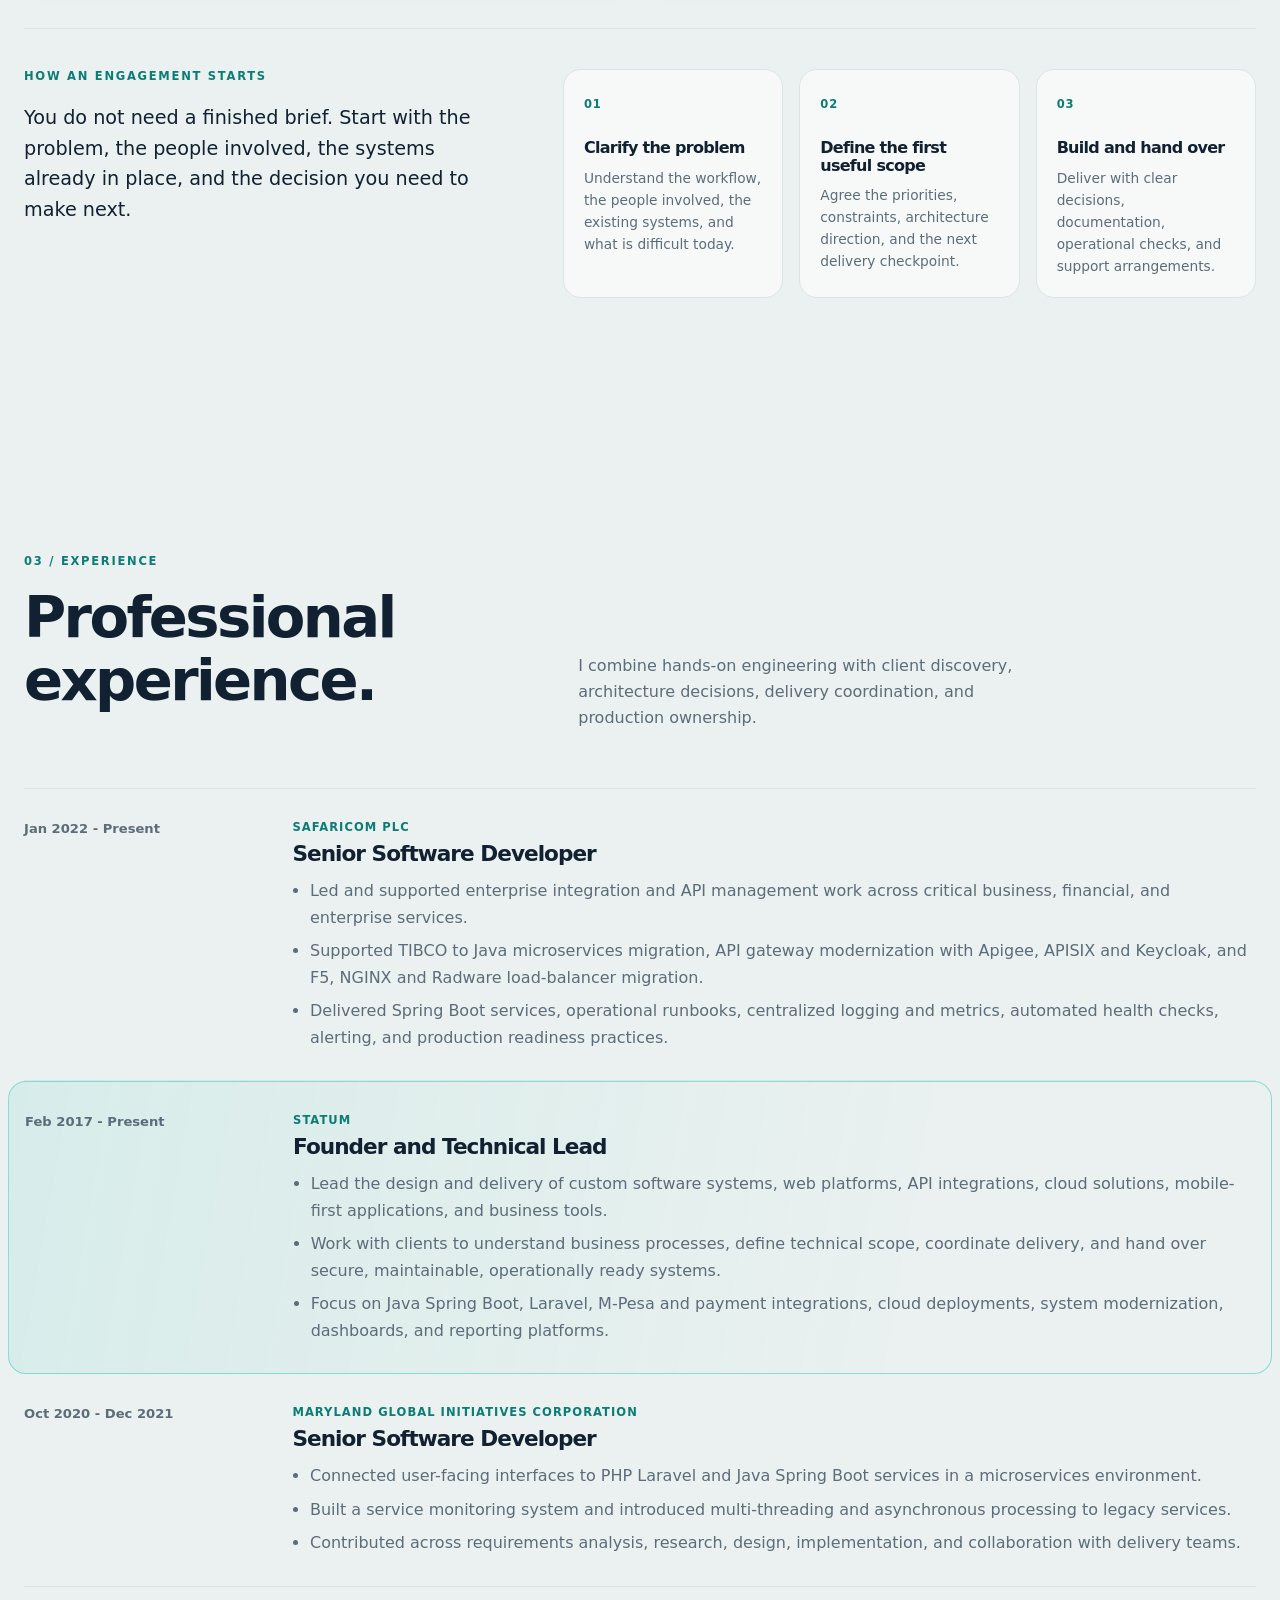
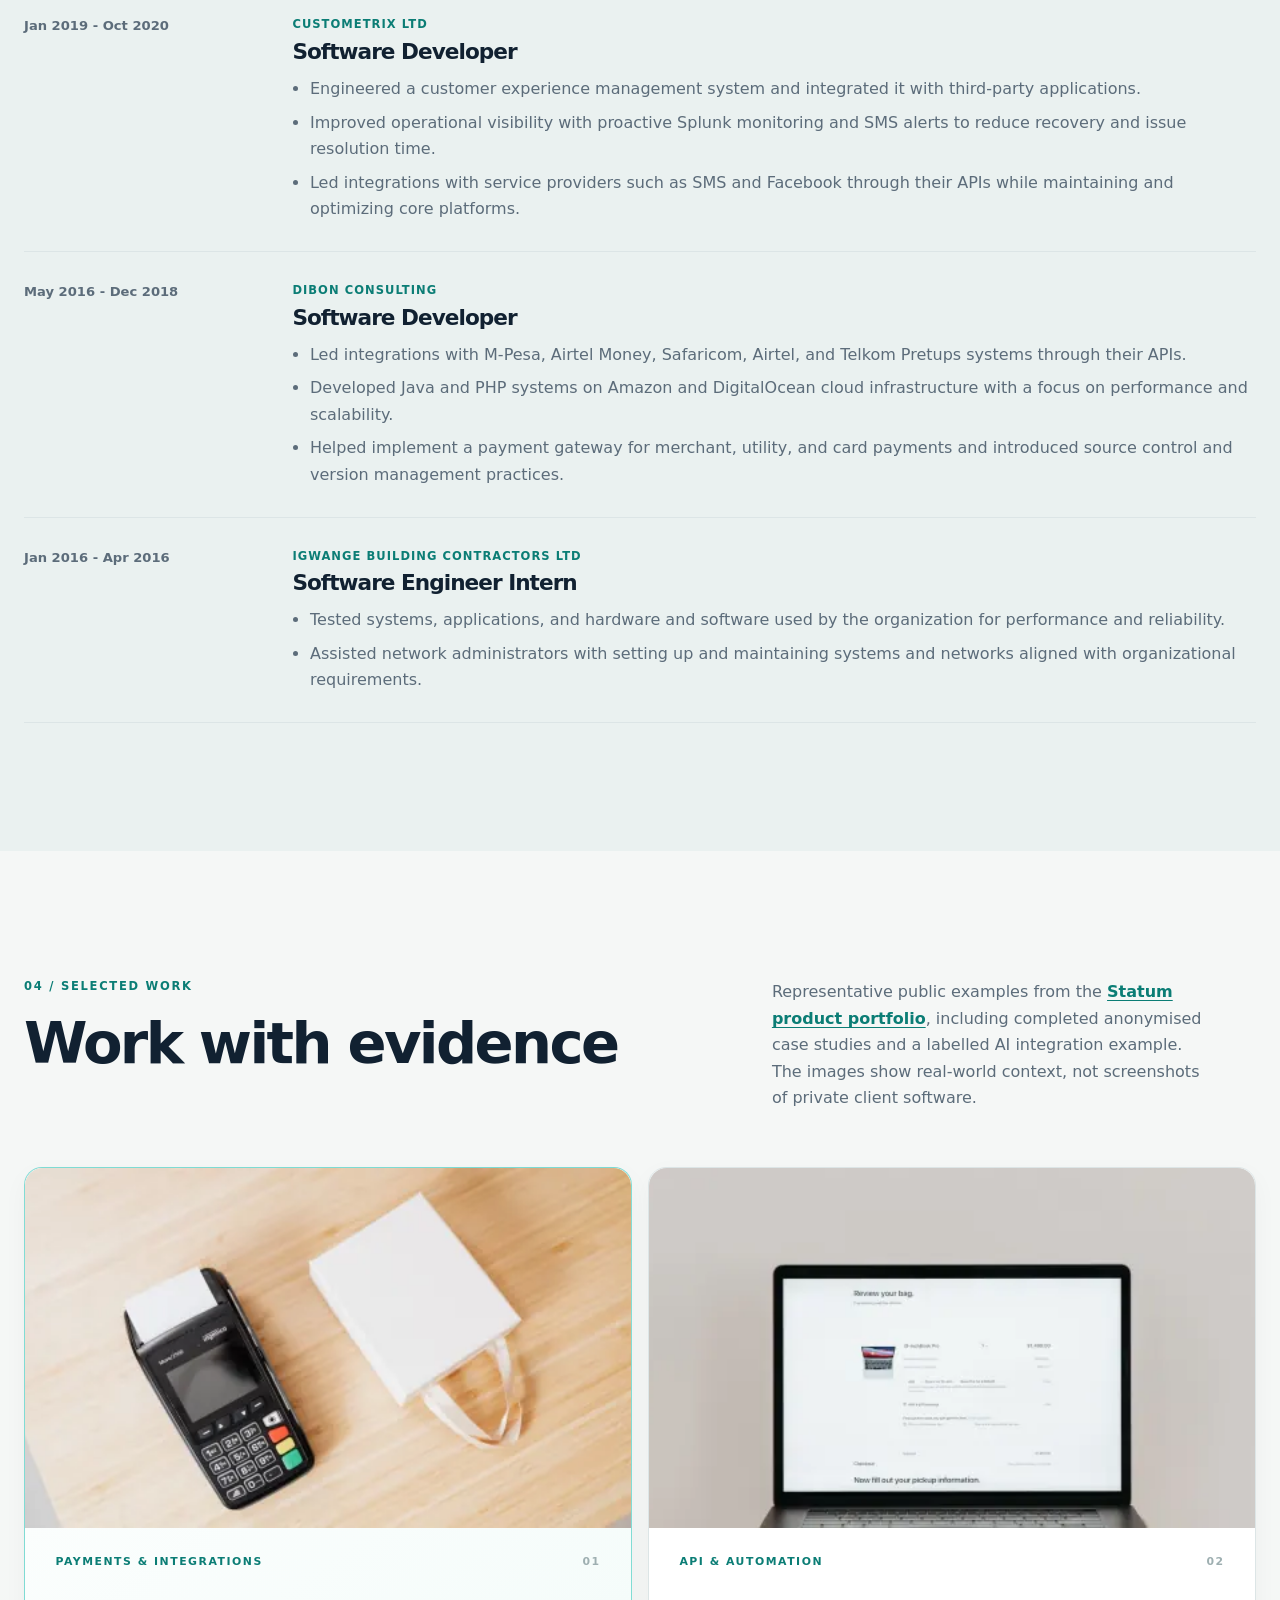
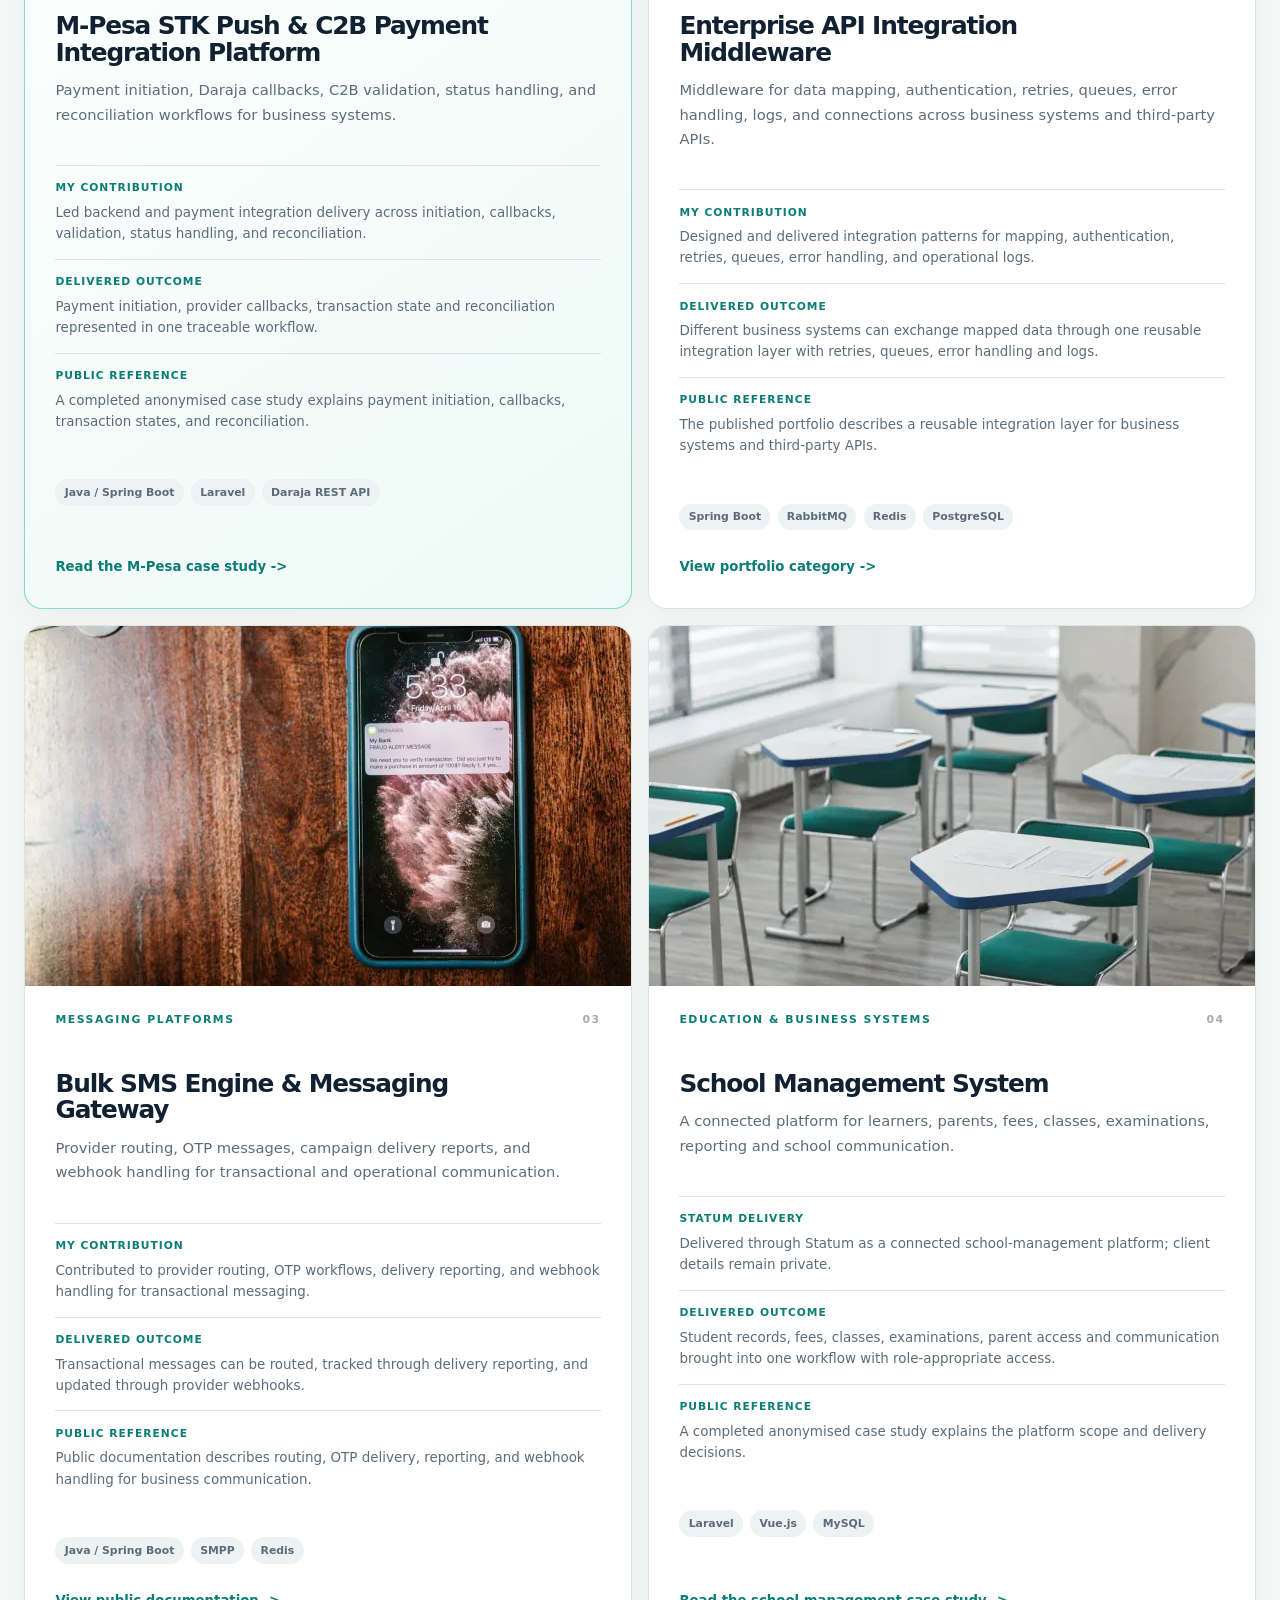
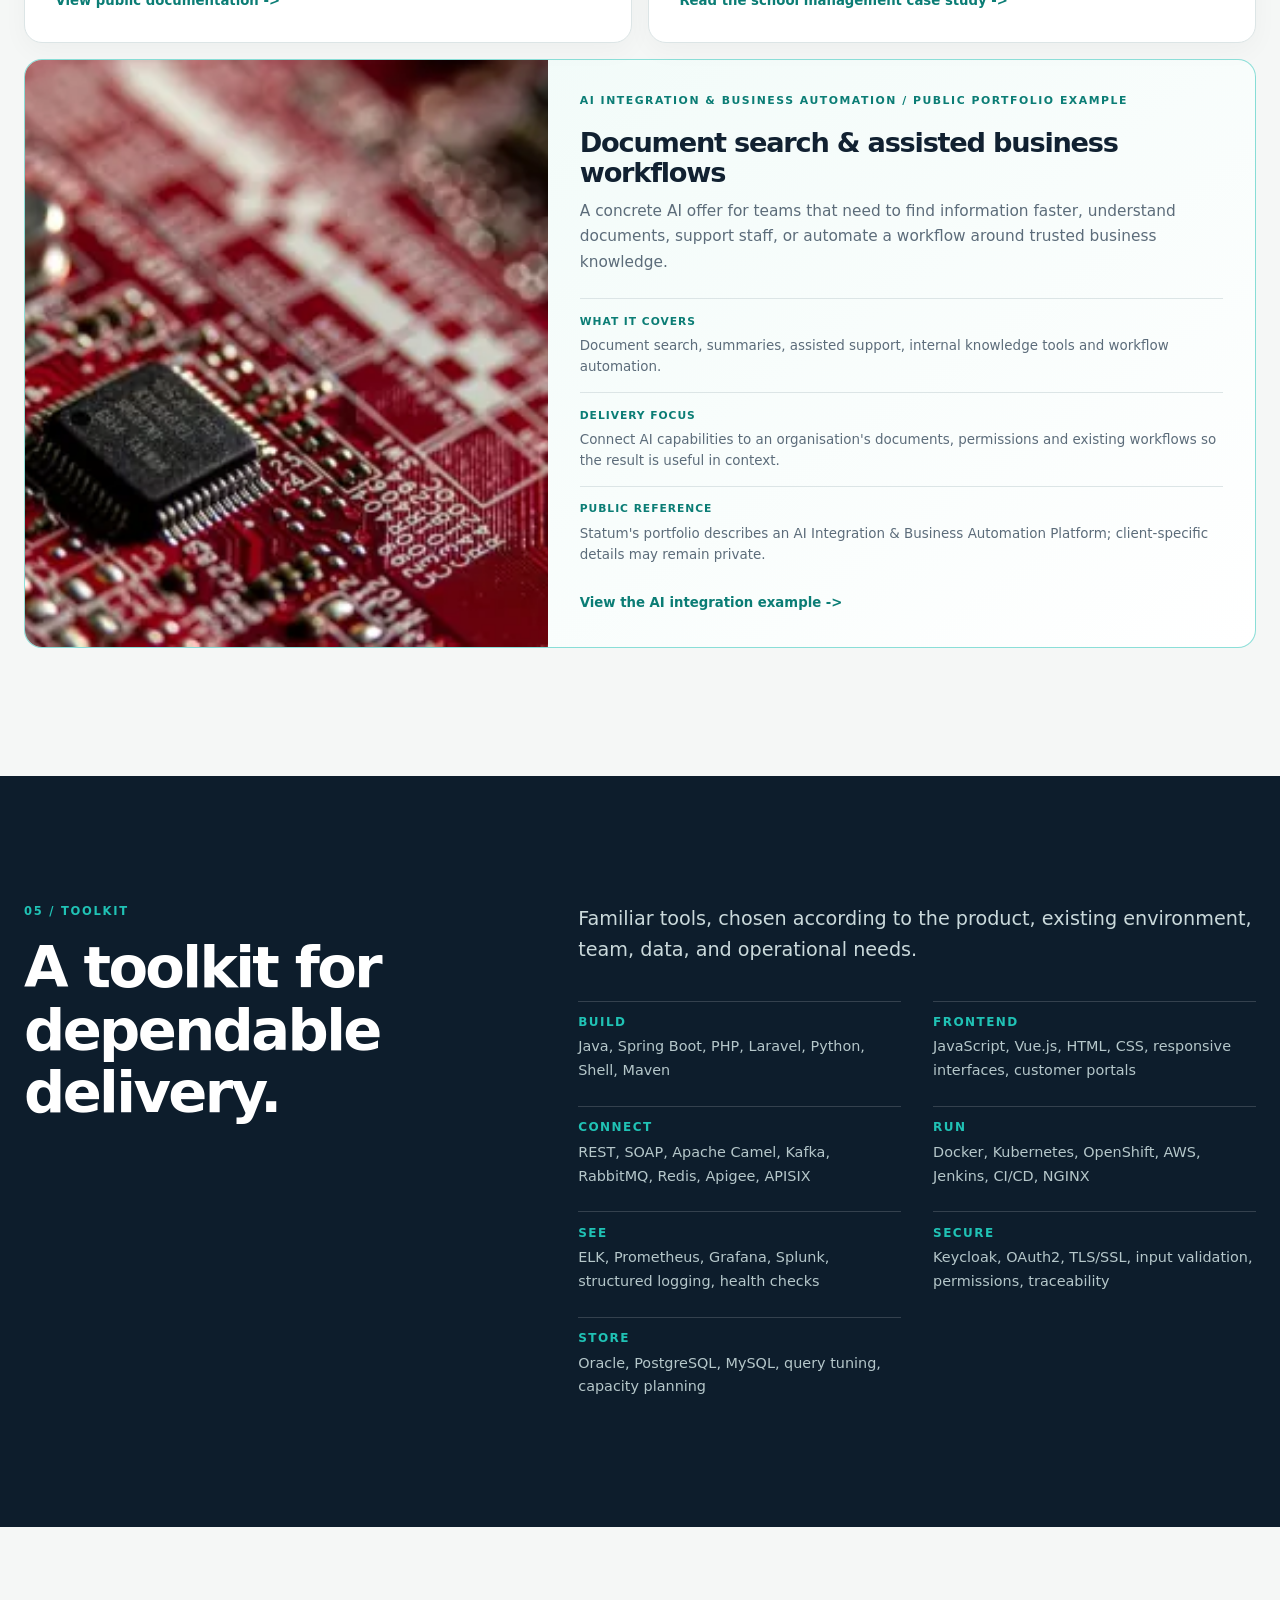
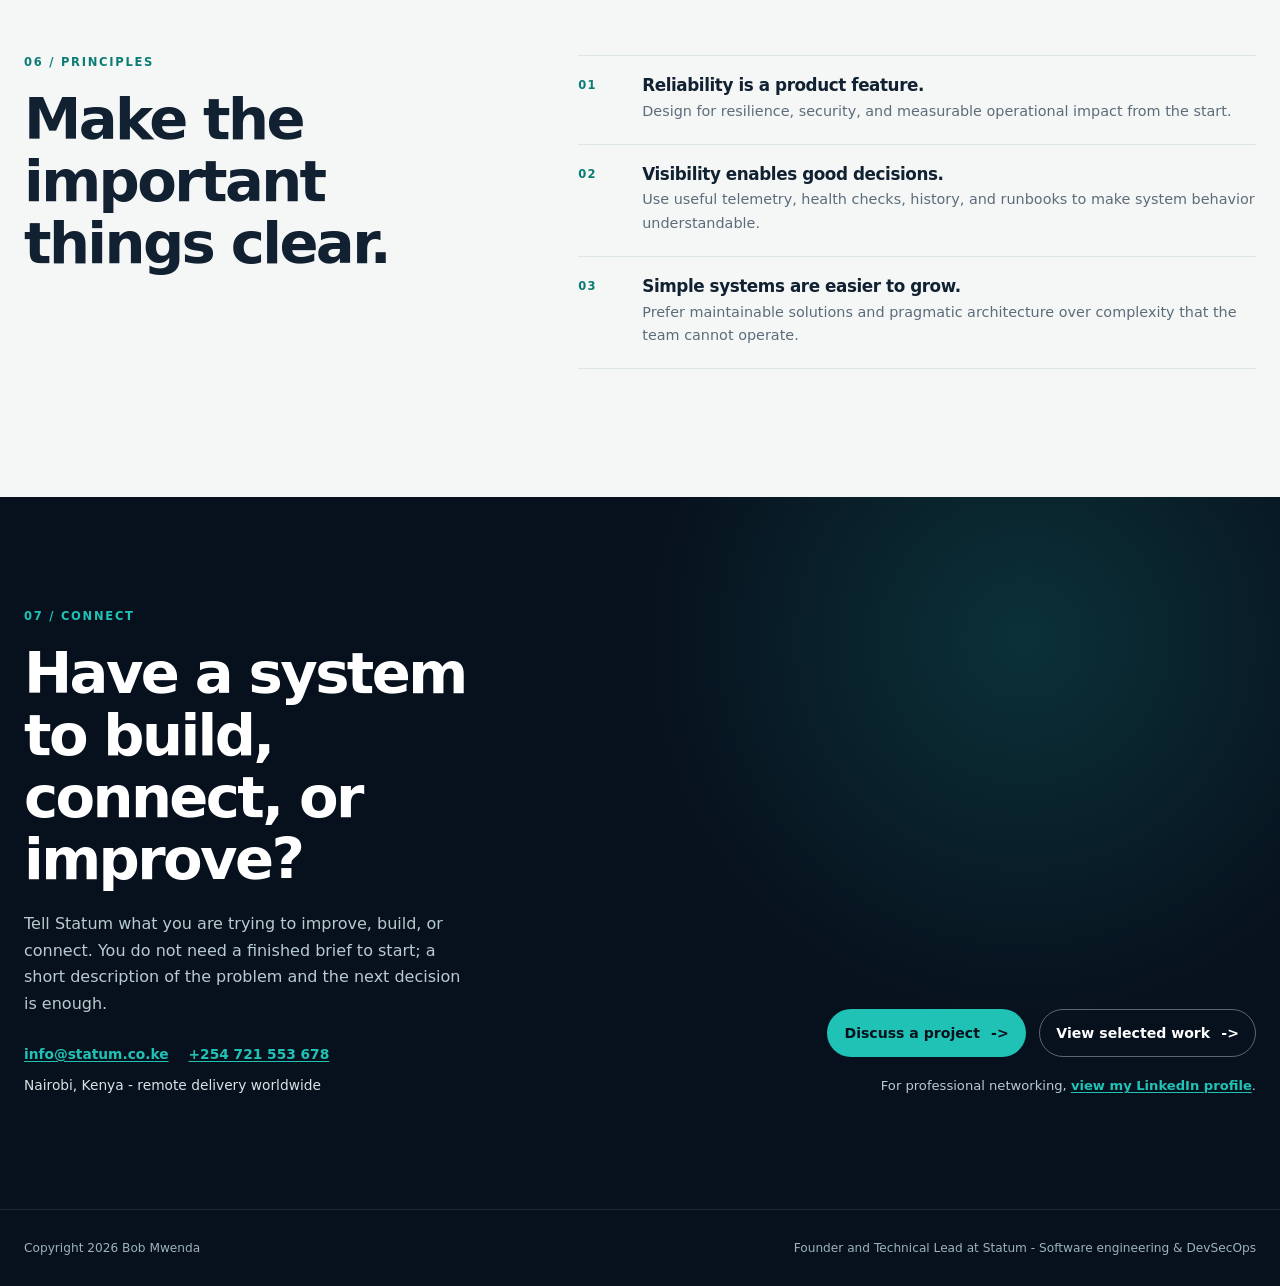
==== commit ee0d6b53: "Clarify project evidence and AI offering" ====
--- a/index.html
+++ b/index.html
@@ -188,9 +188,9 @@
             </article>
             <article class="focus-card">
               <span class="card-number">02</span>
-              <h3>Payments, AI &amp; business integrations</h3>
-              <p>Connect business systems to payment providers, AI services, messaging platforms, ERPs, CRMs, and third-party APIs with secure workflows, retries, reconciliation, and useful failure handling.</p>
-              <span class="card-link">Payments - AI - APIs</span>
+              <h3>Payments, M-Pesa &amp; business integrations</h3>
+              <p>Connect business systems to M-Pesa and other payment providers, AI services, SMS platforms, ERPs, CRMs, and third-party APIs with secure workflows, retries, reconciliation, and useful failure handling.</p>
+              <span class="card-link">M-Pesa - AI - APIs</span>
             </article>
             <article class="focus-card">
               <span class="card-number">03</span>
@@ -336,7 +336,7 @@
               <p class="eyebrow">04 / Selected work</p>
               <h2 id="work-title">Work with evidence</h2>
             </div>
-            <p class="section-intro">Representative public examples from the <a href="https://statum.co.ke/services/our-portfolio-products" target="_blank" rel="noreferrer">Statum product portfolio</a>, including completed anonymised case studies. The images show real-world context, not screenshots of private client software.</p>
+            <p class="section-intro">Representative public examples from the <a href="https://statum.co.ke/services/our-portfolio-products" target="_blank" rel="noreferrer">Statum product portfolio</a>, including completed anonymised case studies and a labelled AI integration example. The images show real-world context, not screenshots of private client software.</p>
           </div>
 
           <div class="work-grid">
@@ -349,7 +349,7 @@
               <p>Payment initiation, Daraja callbacks, C2B validation, status handling, and reconciliation workflows for business systems.</p>
               <dl class="project-details">
                 <div><dt>My contribution</dt><dd>Led backend and payment integration delivery across initiation, callbacks, validation, status handling, and reconciliation.</dd></div>
-                <div><dt>Engineering challenge</dt><dd>Make asynchronous payment events reliable and traceable across business systems and external payment APIs.</dd></div>
+                <div><dt>Delivered outcome</dt><dd>Payment initiation, provider callbacks, transaction state and reconciliation represented in one traceable workflow.</dd></div>
                 <div><dt>Public reference</dt><dd>A completed anonymised case study explains payment initiation, callbacks, transaction states, and reconciliation.</dd></div>
               </dl>
               <div class="tag-row"><span>Java / Spring Boot</span><span>Laravel</span><span>Daraja REST API</span></div>
@@ -365,7 +365,7 @@
               <p>Middleware for data mapping, authentication, retries, queues, error handling, logs, and connections across business systems and third-party APIs.</p>
               <dl class="project-details">
                 <div><dt>My contribution</dt><dd>Designed and delivered integration patterns for mapping, authentication, retries, queues, error handling, and operational logs.</dd></div>
-                <div><dt>Engineering challenge</dt><dd>Keep contracts and failure paths understandable across systems with different data models and availability.</dd></div>
+                <div><dt>Delivered outcome</dt><dd>Different business systems can exchange mapped data through one reusable integration layer with retries, queues, error handling and logs.</dd></div>
                 <div><dt>Public reference</dt><dd>The published portfolio describes a reusable integration layer for business systems and third-party APIs.</dd></div>
               </dl>
               <div class="tag-row"><span>Spring Boot</span><span>RabbitMQ</span><span>Redis</span><span>PostgreSQL</span></div>
@@ -381,7 +381,7 @@
               <p>Provider routing, OTP messages, campaign delivery reports, and webhook handling for transactional and operational communication.</p>
               <dl class="project-details">
                 <div><dt>My contribution</dt><dd>Contributed to provider routing, OTP workflows, delivery reporting, and webhook handling for transactional messaging.</dd></div>
-                <div><dt>Engineering challenge</dt><dd>Coordinate delivery state across messaging providers while keeping operational feedback useful to the business.</dd></div>
+                <div><dt>Delivered outcome</dt><dd>Transactional messages can be routed, tracked through delivery reporting, and updated through provider webhooks.</dd></div>
                 <div><dt>Public reference</dt><dd>Public documentation describes routing, OTP delivery, reporting, and webhook handling for business communication.</dd></div>
               </dl>
               <div class="tag-row"><span>Java / Spring Boot</span><span>SMPP</span><span>Redis</span></div>
@@ -390,20 +390,37 @@
 
             <article class="work-card">
               <div class="work-image">
-                <img src="assets/images/business-erp-inventory-640.webp" srcset="assets/images/business-erp-inventory-480.webp 480w, assets/images/business-erp-inventory-640.webp 640w" sizes="(max-width: 640px) calc(100vw - 2rem), (max-width: 980px) calc(50vw - 2rem), 560px" width="640" height="360" loading="lazy" decoding="async" alt="Rows of boxed inventory on shelving in a warehouse">
-              </div>
-              <div class="work-card-top"><span class="work-type">Business systems</span><span class="work-index">04</span></div>
-              <h3>Business Operations System</h3>
-              <p>Modular records, billing, approvals, reporting, roles, and permissions designed around the way an organisation operates.</p>
+                <img src="assets/images/school-management-640.webp" srcset="assets/images/school-management-480.webp 480w, assets/images/school-management-640.webp 640w" sizes="(max-width: 640px) calc(100vw - 2rem), (max-width: 980px) calc(50vw - 2rem), 560px" width="640" height="360" loading="lazy" decoding="async" alt="Classroom desks prepared for students">
+              </div>
+              <div class="work-card-top"><span class="work-type">Education &amp; business systems</span><span class="work-index">04</span></div>
+              <h3>School Management System</h3>
+              <p>A connected platform for learners, parents, fees, classes, examinations, reporting and school communication.</p>
               <dl class="project-details">
-                <div><dt>My contribution</dt><dd>Led delivery of modular business workflows covering customers, inventory, billing, approvals, reporting, roles, and permissions.</dd></div>
-                <div><dt>Engineering challenge</dt><dd>Turn varied operational rules into clear modules that remain maintainable as the organisation grows.</dd></div>
-                <div><dt>Public reference</dt><dd>A completed anonymised school-management case study explains the system scope and delivery decisions.</dd></div>
+                <div><dt>Statum delivery</dt><dd>Delivered through Statum as a connected school-management platform; client details remain private.</dd></div>
+                <div><dt>Delivered outcome</dt><dd>Student records, fees, classes, examinations, parent access and communication brought into one workflow with role-appropriate access.</dd></div>
+                <div><dt>Public reference</dt><dd>A completed anonymised case study explains the platform scope and delivery decisions.</dd></div>
               </dl>
               <div class="tag-row"><span>Laravel</span><span>Vue.js</span><span>MySQL</span></div>
               <a class="text-link" href="https://statum.co.ke/case-studies/school-management-system" target="_blank" rel="noreferrer">Read the school management case study <span aria-hidden="true">-&gt;</span></a>
             </article>
           </div>
+
+          <article class="ai-proof">
+            <div class="ai-proof-image">
+              <img src="assets/images/ai-document-automation-640.webp" srcset="assets/images/ai-document-automation-480.webp 480w, assets/images/ai-document-automation-640.webp 640w" sizes="(max-width: 980px) calc(100vw - 2rem), 460px" width="640" height="360" loading="lazy" decoding="async" alt="Close-up of an integrated circuit board">
+            </div>
+            <div class="ai-proof-content">
+              <p class="work-type">AI integration &amp; business automation / public portfolio example</p>
+              <h3>Document search &amp; assisted business workflows</h3>
+              <p>A concrete AI offer for teams that need to find information faster, understand documents, support staff, or automate a workflow around trusted business knowledge.</p>
+              <dl class="project-details">
+                <div><dt>What it covers</dt><dd>Document search, summaries, assisted support, internal knowledge tools and workflow automation.</dd></div>
+                <div><dt>Delivery focus</dt><dd>Connect AI capabilities to an organisation's documents, permissions and existing workflows so the result is useful in context.</dd></div>
+                <div><dt>Public reference</dt><dd>Statum's portfolio describes an AI Integration &amp; Business Automation Platform; client-specific details may remain private.</dd></div>
+              </dl>
+              <a class="text-link" href="https://statum.co.ke/services/our-portfolio-products#api-ai-automation" target="_blank" rel="noreferrer">View the AI integration example <span aria-hidden="true">-&gt;</span></a>
+            </div>
+          </article>
         </div>
       </section>
 
--- a/styles.css
+++ b/styles.css
@@ -751,6 +751,53 @@
   margin-top: auto;
 }
 
+.ai-proof {
+  display: grid;
+  grid-template-columns: minmax(280px, 0.85fr) minmax(0, 1.15fr);
+  margin-top: 1rem;
+  overflow: hidden;
+  border: 1px solid rgba(32, 194, 181, 0.5);
+  background: linear-gradient(145deg, #eefaf7, #ffffff);
+  border-radius: var(--radius);
+}
+
+.ai-proof-image {
+  min-height: 100%;
+  background: #eaf1f0;
+}
+
+.ai-proof-image img {
+  display: block;
+  width: 100%;
+  height: 100%;
+  min-height: 360px;
+  object-fit: cover;
+}
+
+.ai-proof-content {
+  padding: 2rem;
+}
+
+.ai-proof-content .work-type {
+  color: var(--teal-dark);
+}
+
+.ai-proof-content h3 {
+  max-width: 560px;
+  margin-top: 1.15rem;
+  font-size: 1.7rem;
+}
+
+.ai-proof-content > p:not(.work-type) {
+  max-width: 620px;
+  color: var(--muted);
+  font-size: 0.96rem;
+}
+
+.ai-proof-content .project-details {
+  margin-bottom: 1.45rem;
+}
+
 .text-link:hover {
   color: var(--ink);
 }
@@ -976,6 +1023,15 @@
   .connect-note {
     text-align: left;
   }
+
+  .ai-proof {
+    grid-template-columns: 1fr;
+  }
+
+  .ai-proof-image img {
+    min-height: auto;
+    aspect-ratio: 16 / 9;
+  }
 }
 
 @media (max-width: 640px) {
